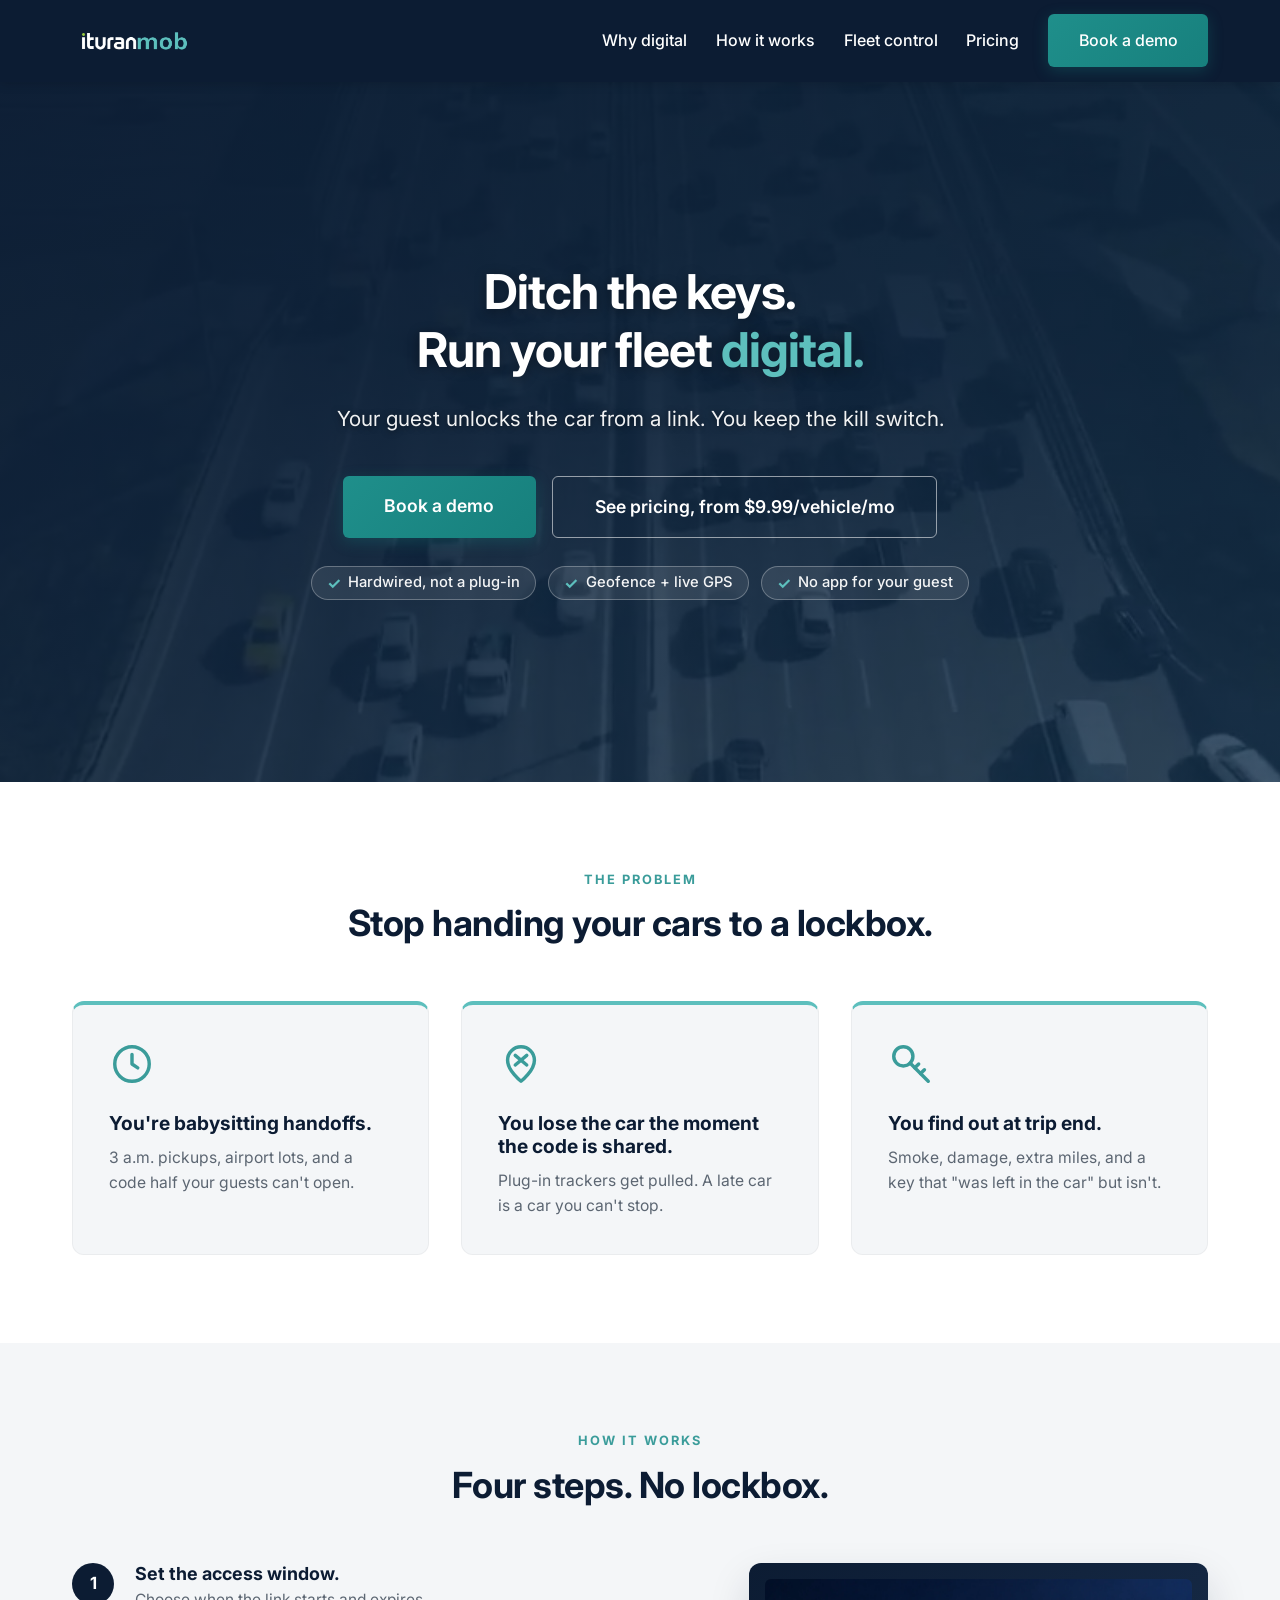
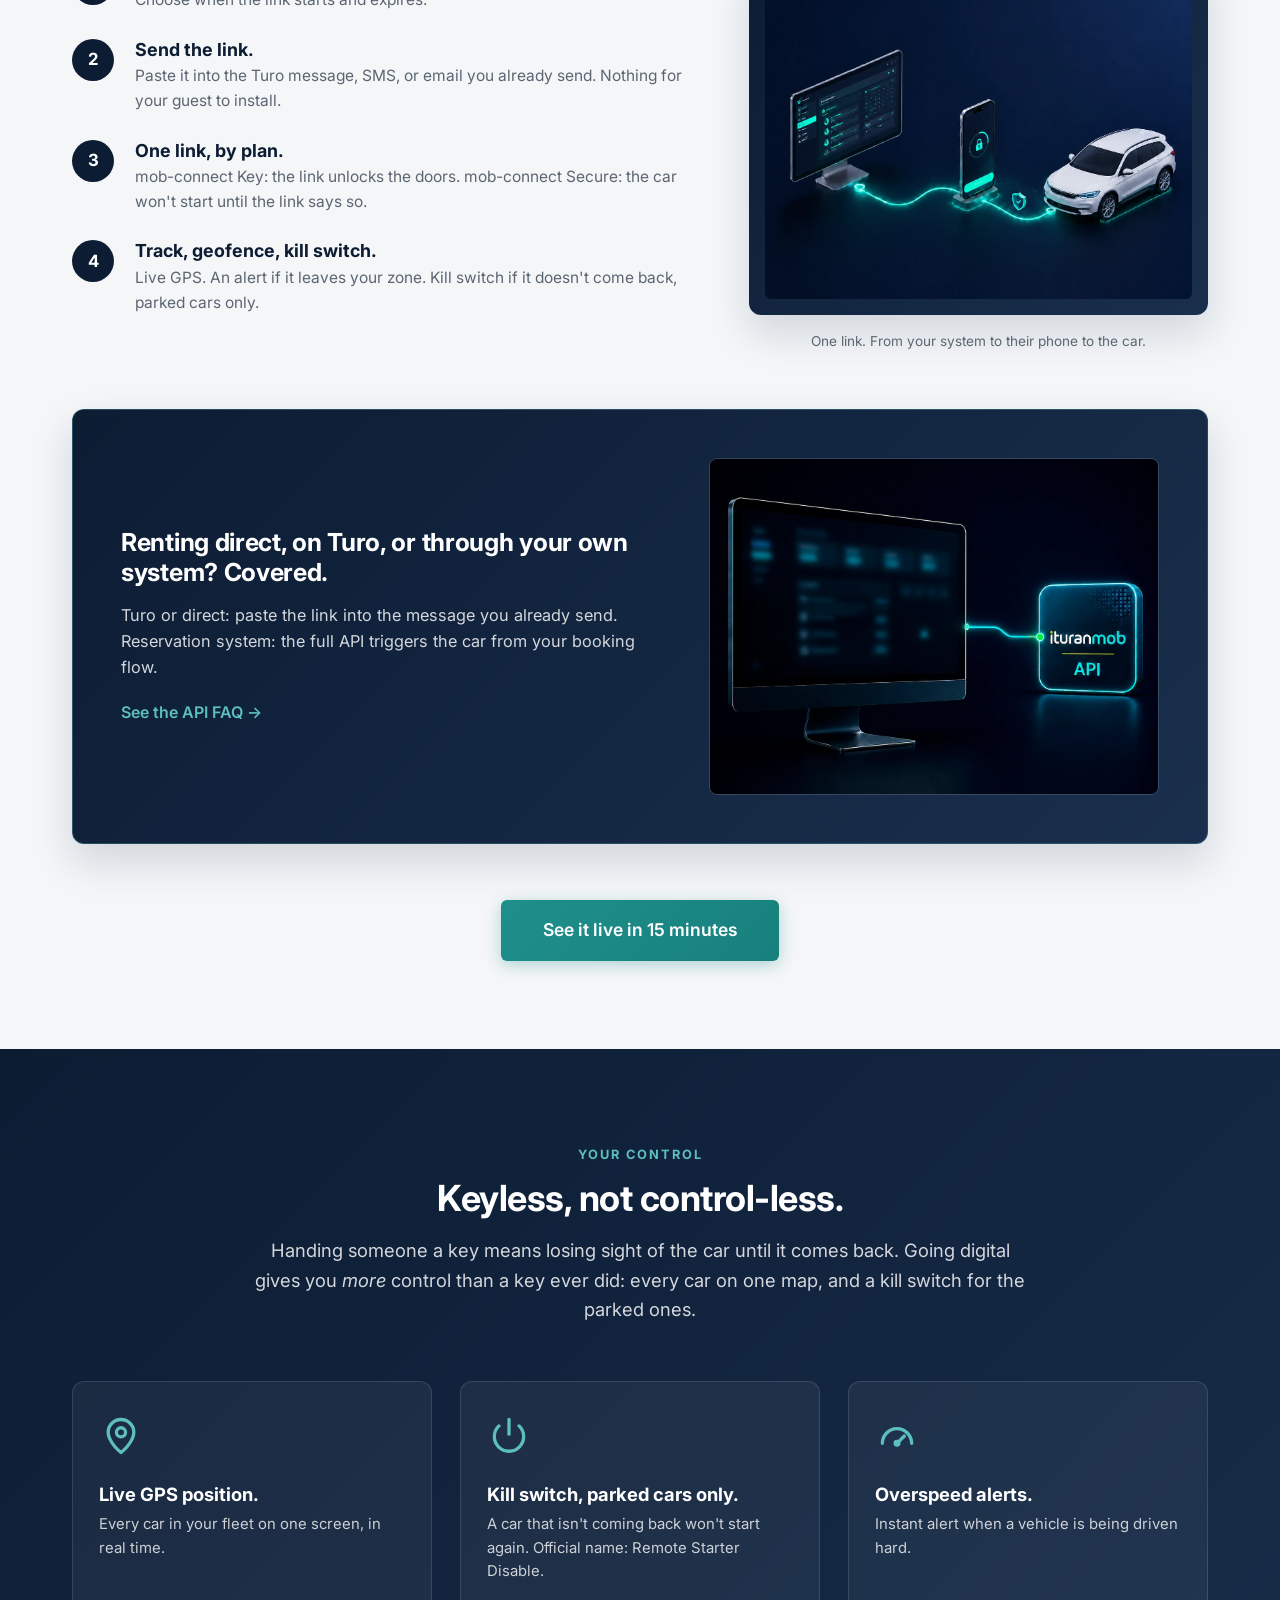
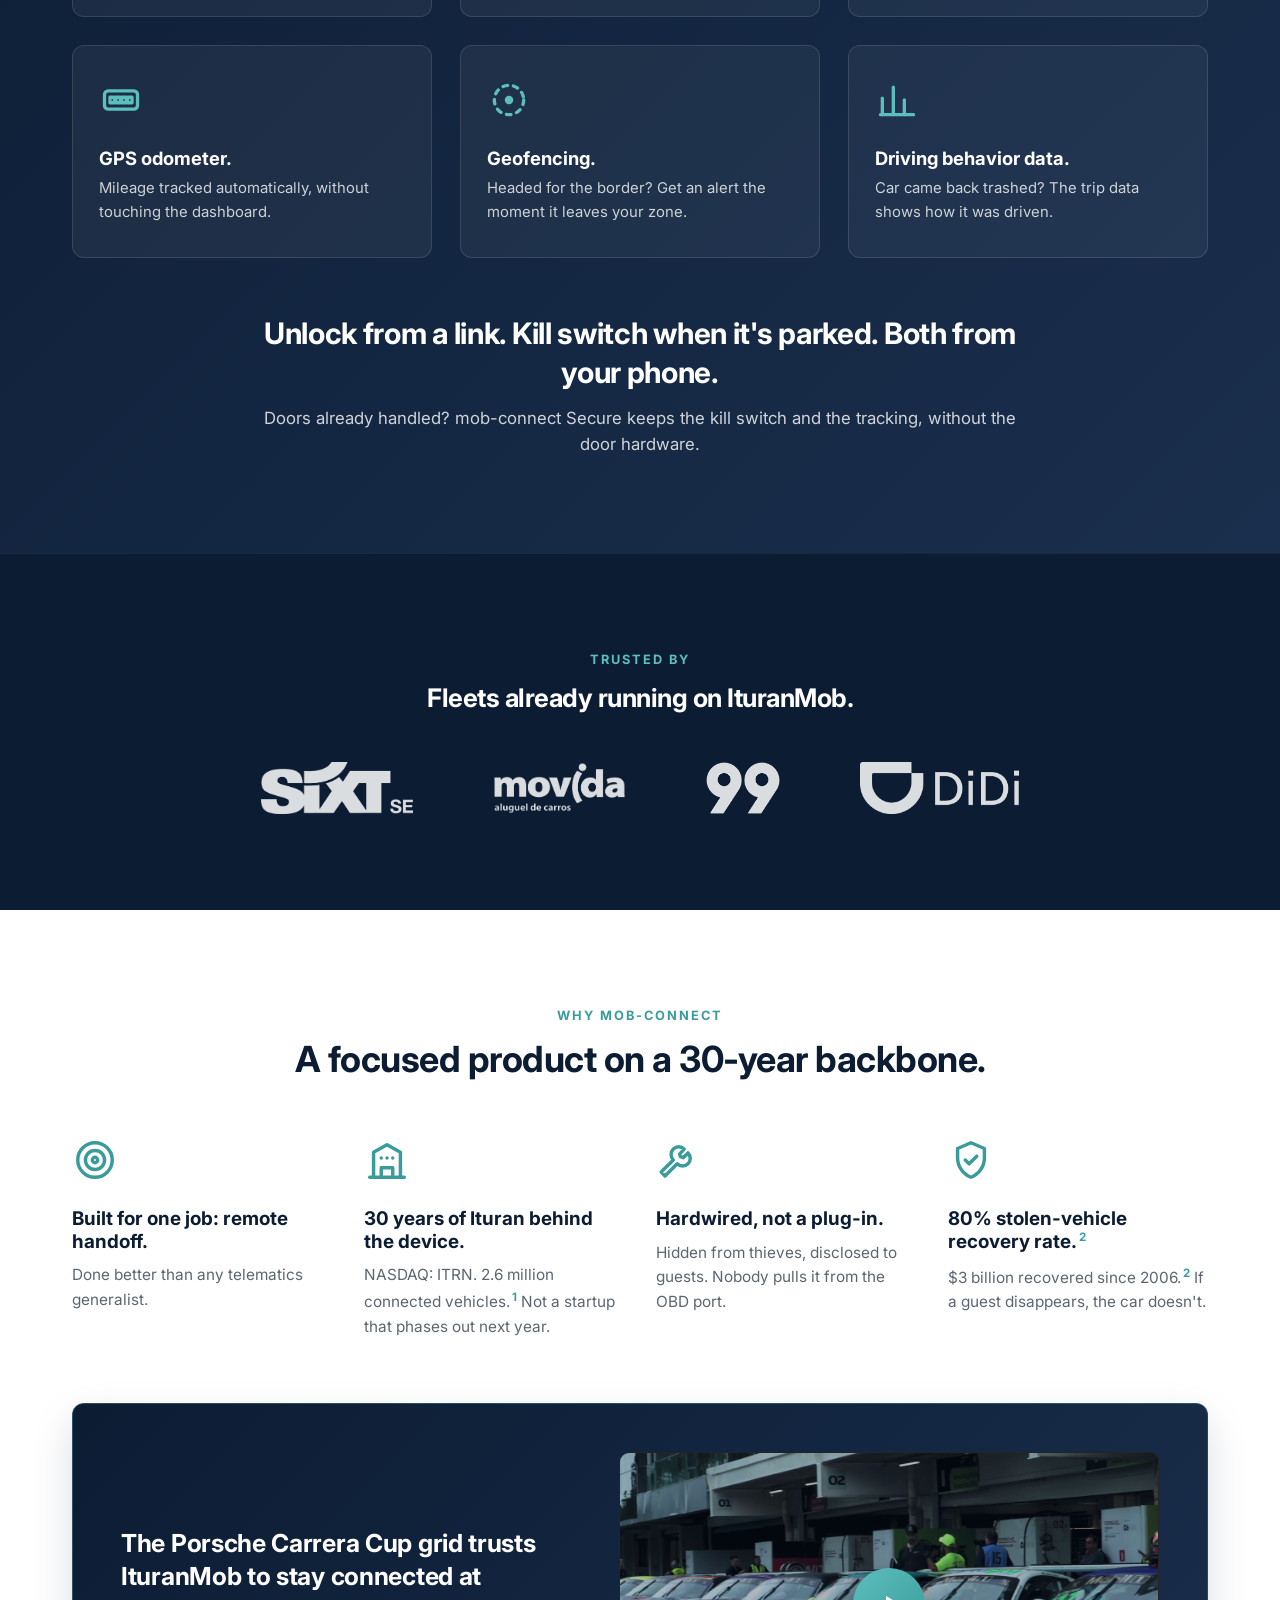
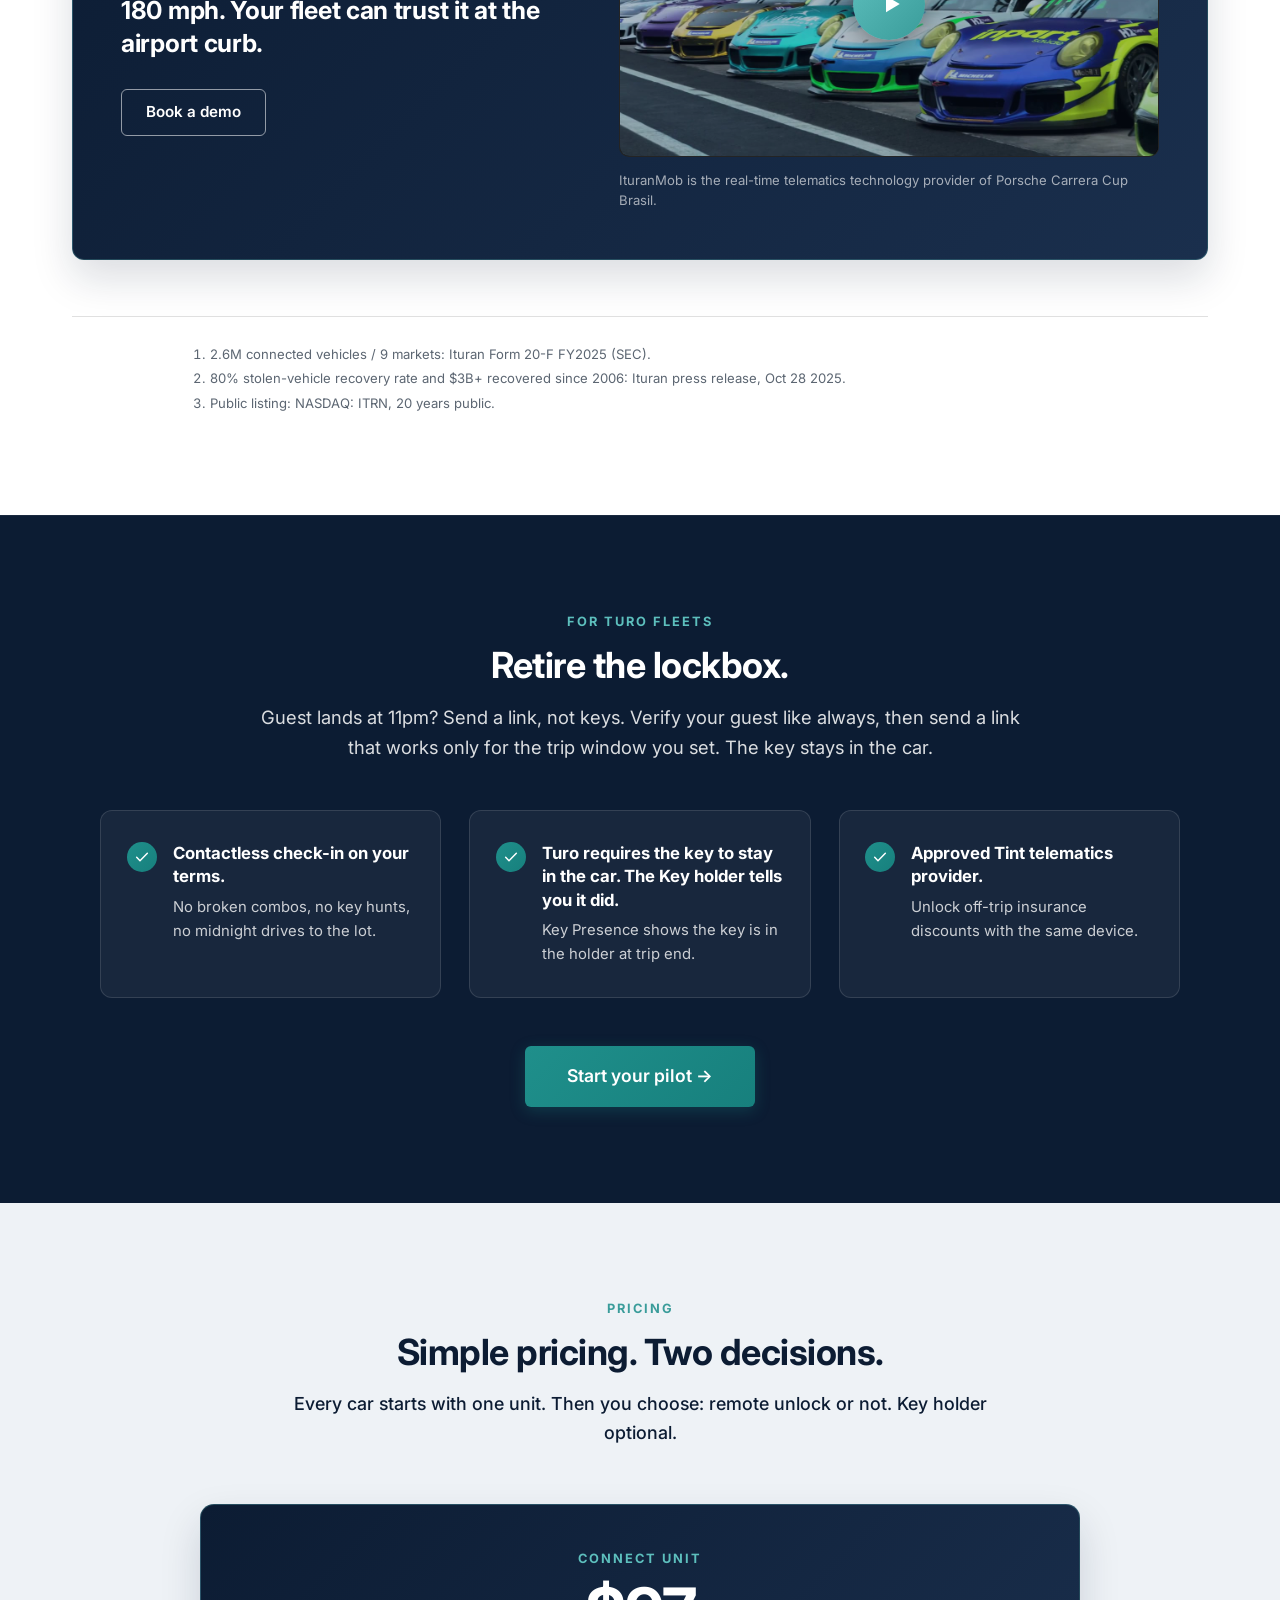
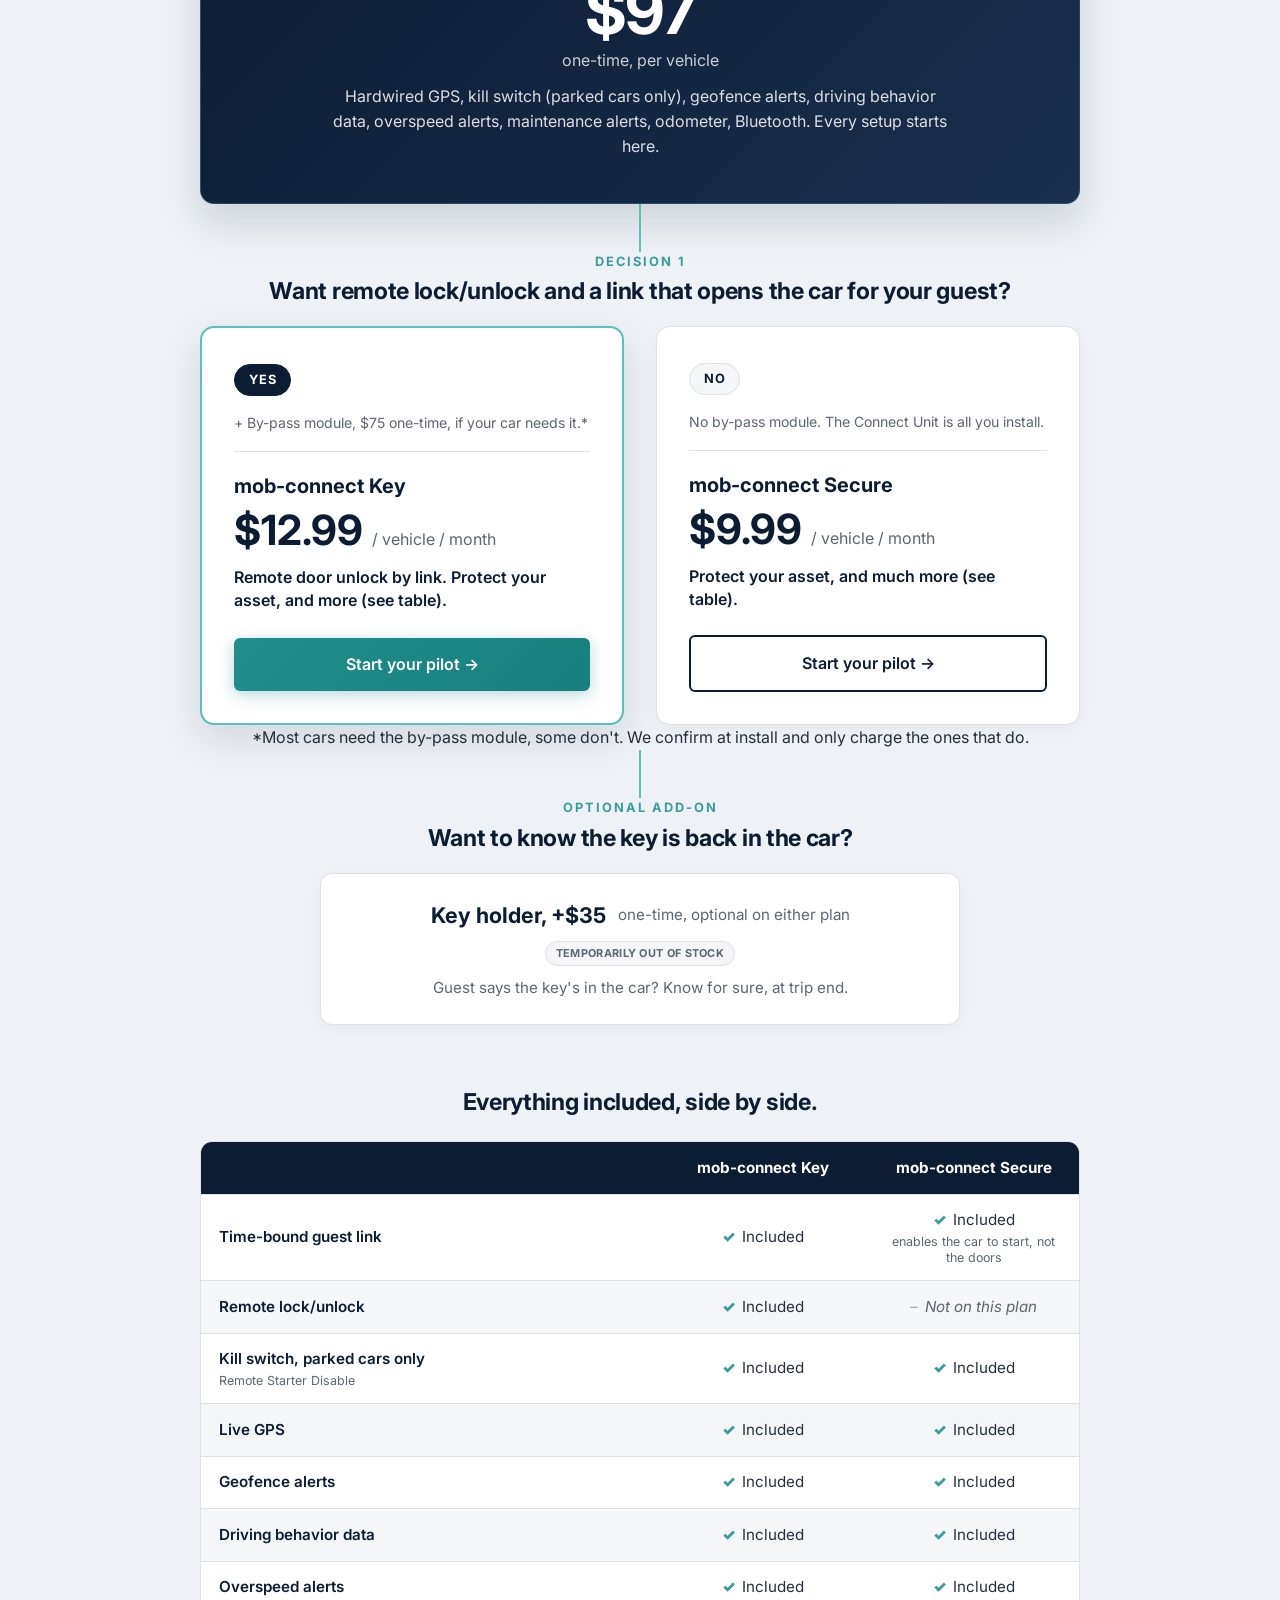
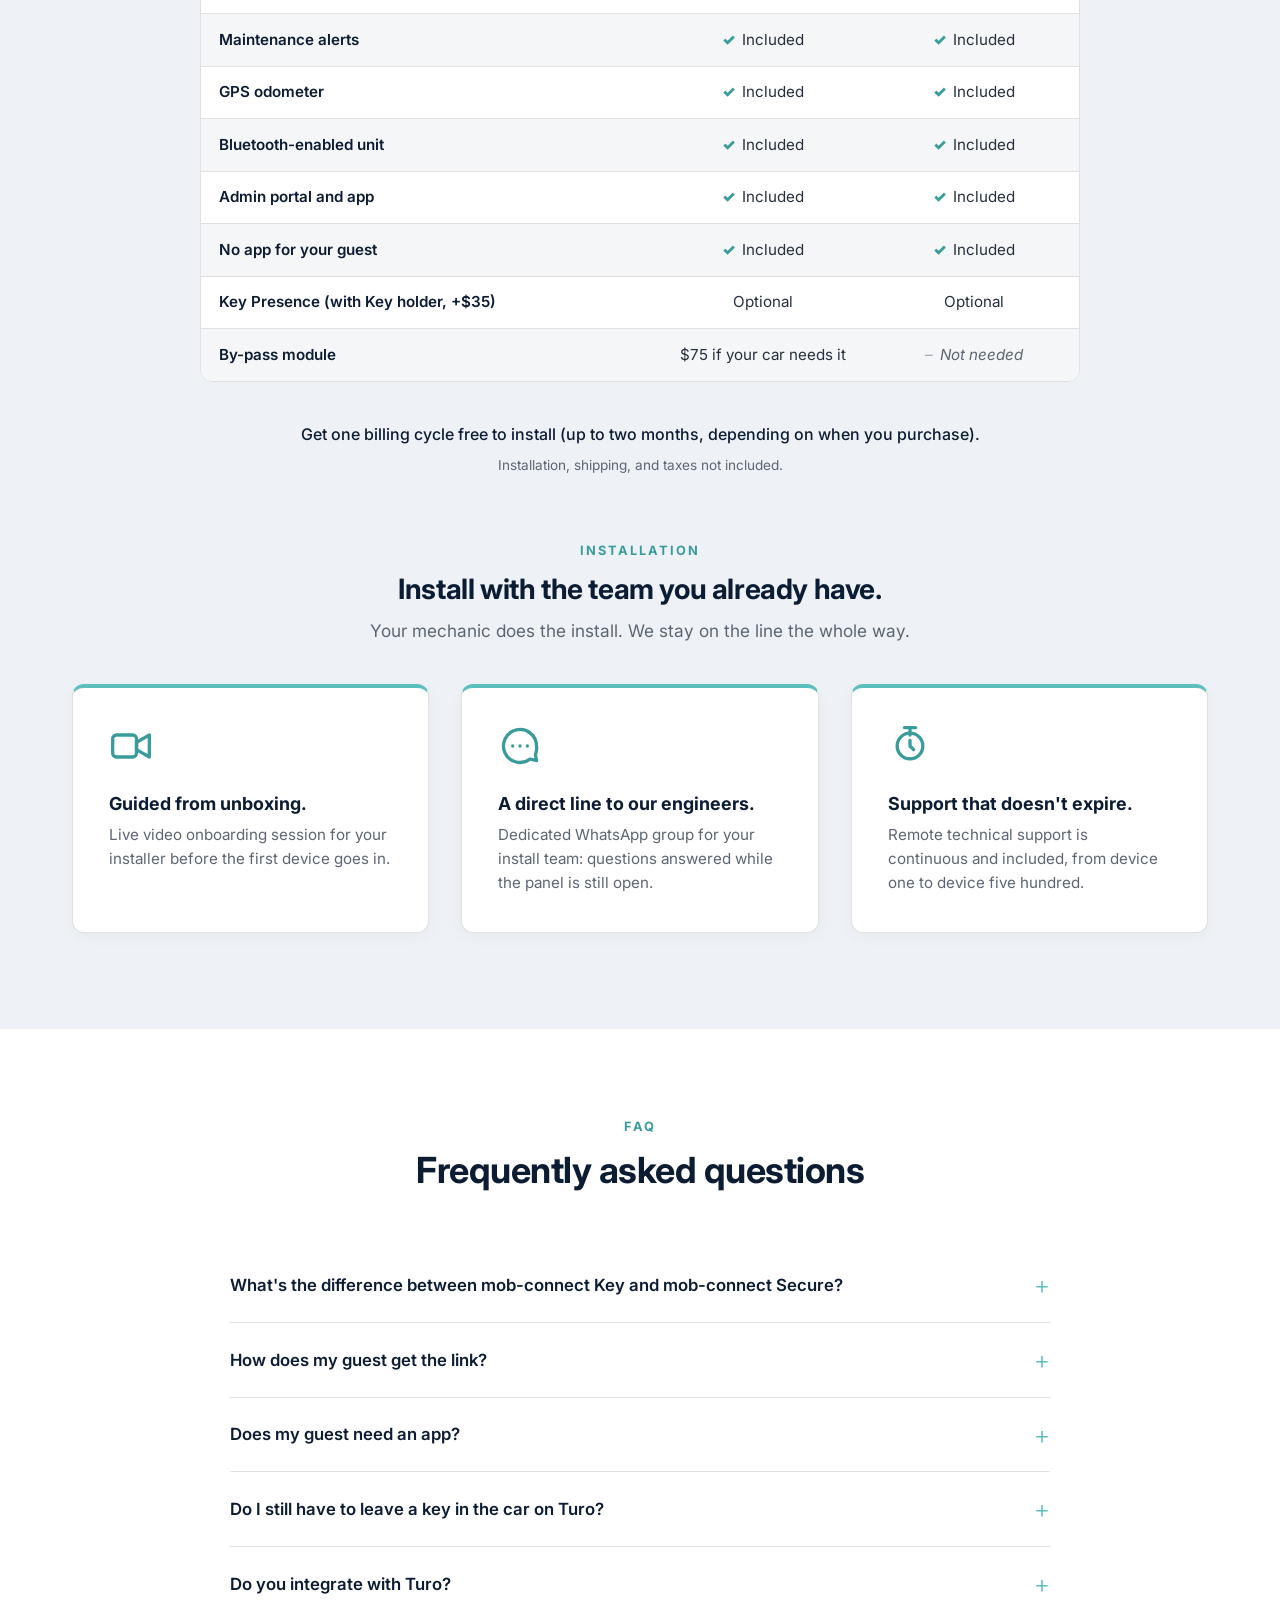
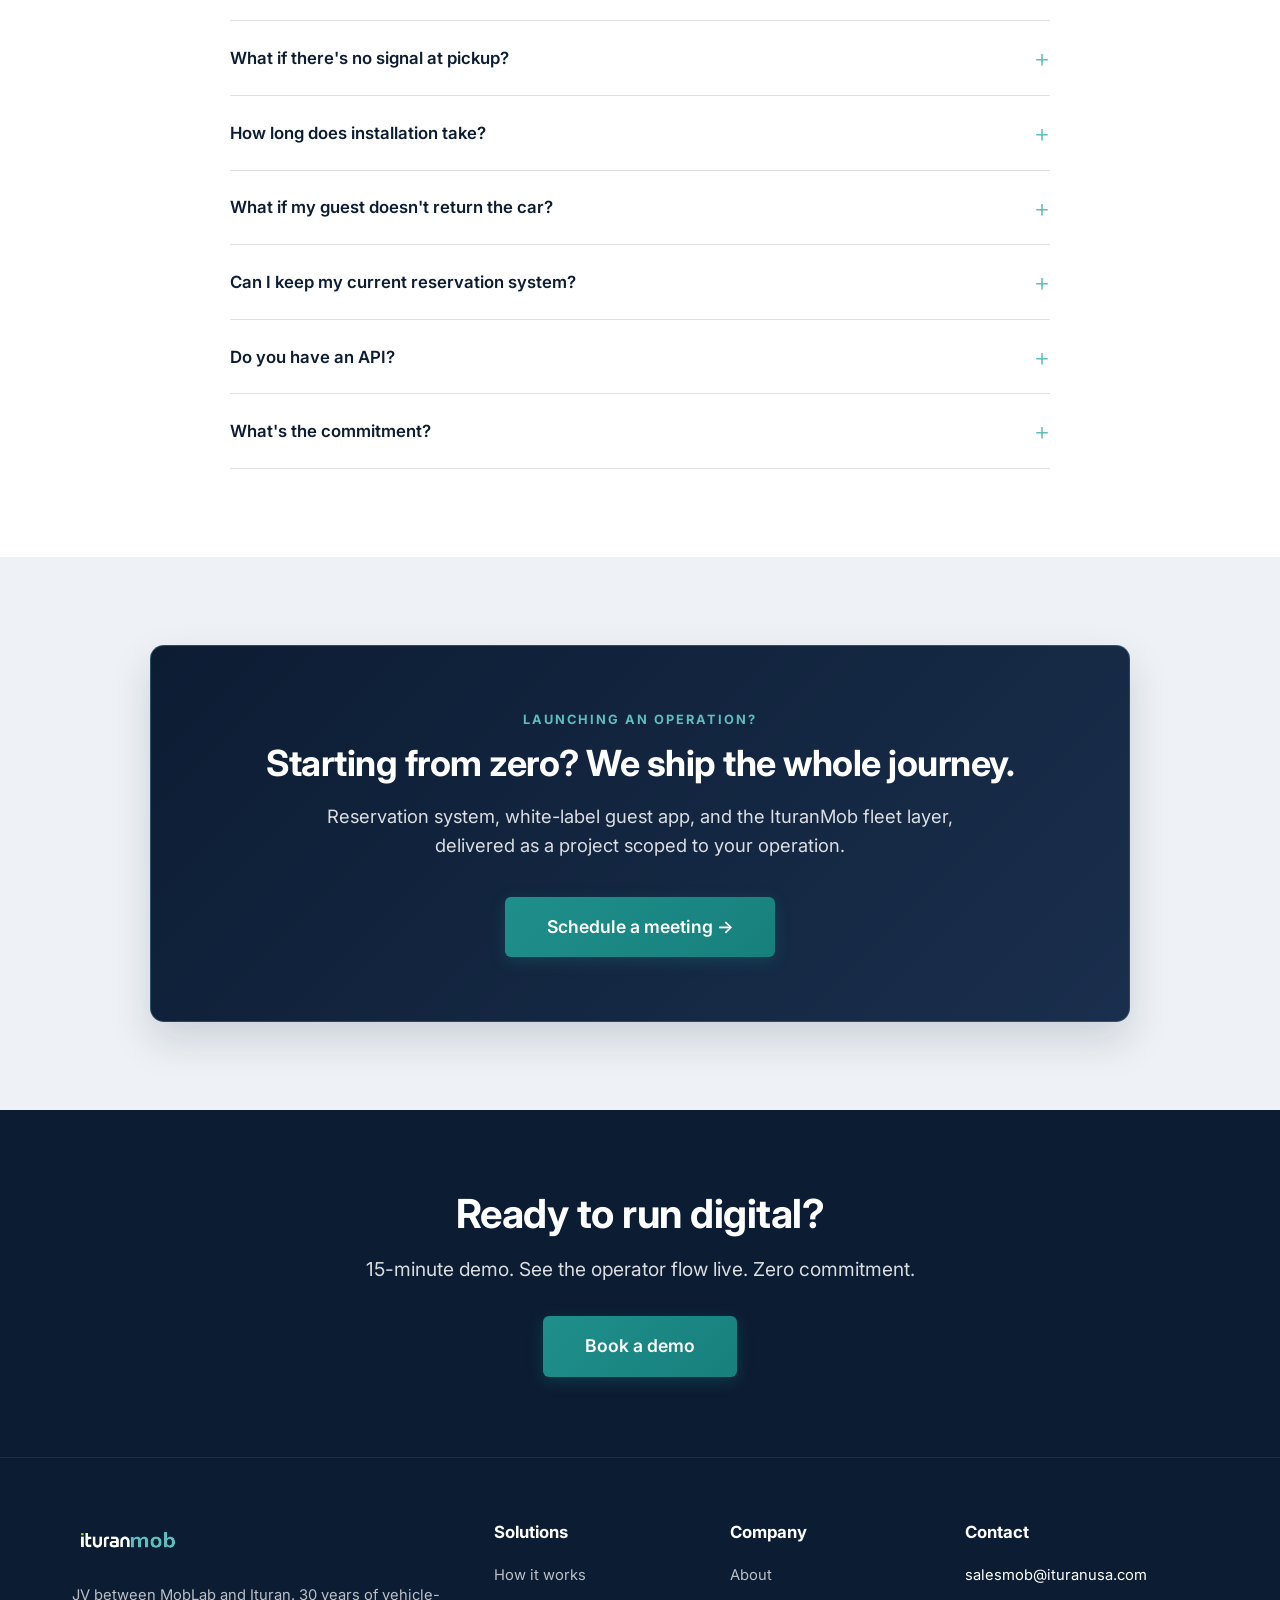
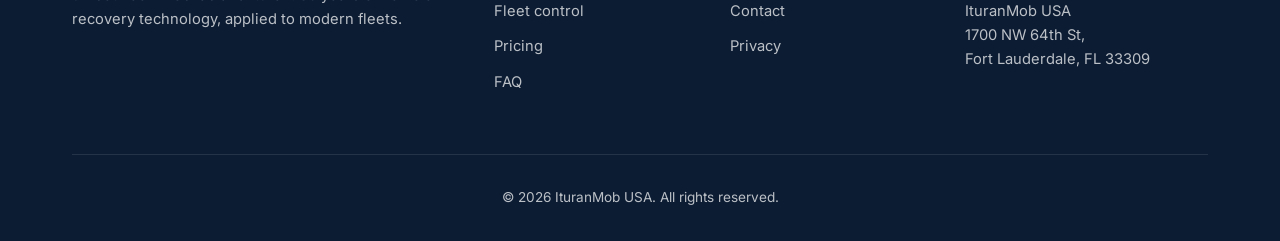
==== index.html @ 7530313c "Bump cache-buster to 1c8e420 Co-Authored-By: Claude Fable 5.1 <noreply@anthropic.com>" ====
<!DOCTYPE html>
<html lang="en">
<head>
    <meta charset="UTF-8">
    <meta name="viewport" content="width=device-width, initial-scale=1.0">
    <title>mob-connect | Ditch the keys. Run your fleet digital.</title>
    <meta name="description" content="Your guest unlocks the car from a link. You keep the kill switch.">

    <!-- Social / OG. URLs must stay in sync with SITE_URL in config.js (crawlers don't run JS, so they are hardcoded here). -->
    <meta property="og:title" content="mob-connect | Ditch the keys. Run your fleet digital.">
    <meta property="og:description" content="Your guest unlocks the car from a link. You keep the kill switch.">
    <meta property="og:type" content="website">
    <meta property="og:url" content="https://connect.ituranmobusa.com/">
    <meta property="og:image" content="https://connect.ituranmobusa.com/assets/og-card.png">
    <meta name="twitter:card" content="summary_large_image">

    <!-- Google tag (gtag.js) — Google Ads (ID documented in config.js GOOGLE_ADS_ID).
         Consent Mode v2 (brief §7): region CA denied by default, granted elsewhere;
         consent defaults MUST precede config. Shares window.dataLayer with
         script.js track(). Conversion fires on thank-you.html, gated + deduped. -->
    <script async src="https://www.googletagmanager.com/gtag/js?id=AW-18140187963"></script>
    <script>
      window.dataLayer = window.dataLayer || [];
      function gtag(){dataLayer.push(arguments);}
      gtag('js', new Date());
      gtag('consent', 'default', { ad_storage: 'denied', ad_user_data: 'denied', ad_personalization: 'denied', analytics_storage: 'denied', region: ['CA'] });
      gtag('consent', 'default', { ad_storage: 'granted', ad_user_data: 'granted', ad_personalization: 'granted', analytics_storage: 'granted' });
      gtag('config', 'AW-18140187963');
    </script>

    <!-- Consent + Meta Pixel loader (brief §7 consent compliance): Meta pixel
         (config.js META_PIXEL_ID) loads immediately for non-Canadian visitors,
         deferred behind the consent banner for Canadian visitors. -->
    <script src="consent.js?v=1c8e420"></script>
    <!-- noscript fallback cannot be consent-gated (no JS runs to check the
         choice); accepted as negligible (noscript users only). -->
    <noscript><img height="1" width="1" style="display:none"
    src="https://www.facebook.com/tr?id=1625831645324162&ev=PageView&noscript=1"
    /></noscript>

    <link rel="icon" type="image/svg+xml" href="assets/favicon.svg">
    <!-- Bump ?v= on every deploy (use git short hash) -->
    <link rel="stylesheet" href="styles.css?v=1c8e420">
    <link rel="preconnect" href="https://fonts.googleapis.com">
    <link rel="preconnect" href="https://fonts.gstatic.com" crossorigin>
    <link href="https://fonts.googleapis.com/css2?family=Inter:wght@400;500;600;700&display=swap" rel="stylesheet">
</head>
<body>

    <!-- ========== NAV ========== -->
    <nav class="navbar">
        <div class="container nav-container">
            <a href="index.html" class="logo" aria-label="mob-connect home">
                <img src="assets/logo.png" alt="IturanMob" class="logo-img">
            </a>
            <button class="mobile-toggle" aria-label="Toggle menu" aria-expanded="false" aria-controls="navMenu">&#9776;</button>
            <ul class="nav-menu" id="navMenu">
                <li><a href="#problem">Why digital</a></li>
                <li><a href="#how">How it works</a></li>
                <li><a href="#control">Fleet control</a></li>
                <li><a href="#pricing" data-track-type="pricing" data-track-name="see_pricing" data-track-location="nav">Pricing</a></li>
                <li><a href="#" class="btn btn-primary" data-demo-cta data-track-type="demo" data-track-name="book_a_demo" data-track-location="nav">Book a demo</a></li>
            </ul>
        </div>
    </nav>

    <!-- ========== 5.1 HERO ========== -->
    <section class="hero">
        <video class="hero-bg-video" autoplay muted loop playsinline poster="assets/hero-poster.jpg" aria-hidden="true">
            <source src="assets/hero-video.mp4" type="video/mp4">
        </video>
        <div class="hero-overlay"></div>
        <div class="container">
            <div class="hero-content">
                <h1>Ditch the keys.<br>Run your fleet <span class="text-teal">digital.</span></h1>
                <p>Your guest unlocks the car from a link. You keep the kill switch.</p>
                <div class="hero-btns">
                    <a href="#" class="btn btn-primary btn-lg" data-demo-cta data-track-type="demo" data-track-name="book_a_demo" data-track-location="hero">Book a demo</a>
                    <a href="#pricing" class="btn btn-ghost-light btn-lg" data-track-type="pricing" data-track-name="see_pricing" data-track-location="hero">See pricing, from $9.99/vehicle/mo</a>
                </div>
                <!-- Capability chips (brief §5.1 v5): one line on desktop, 2+1 on mobile -->
                <ul class="hero-chips" aria-label="Capabilities">
                    <li class="chip"><span class="chip-check" aria-hidden="true">&check;</span>Hardwired, not a plug-in</li>
                    <li class="chip"><span class="chip-check" aria-hidden="true">&check;</span>Geofence + live GPS</li>
                    <li class="chip"><span class="chip-check" aria-hidden="true">&check;</span>No app for your guest</li>
                </ul>
            </div>
        </div>
    </section>

    <!-- ========== 5.2 THE PROBLEM ========== -->
    <section id="problem" class="problem-section">
        <div class="container">
            <div class="section-header">
                <p class="eyebrow">The problem</p>
                <h2>Stop handing your cars to a lockbox.</h2>
            </div>
            <div class="problem-grid">
                <div class="problem-card">
                    <svg class="problem-icon" viewBox="0 0 24 24" fill="none" stroke="currentColor" stroke-width="1.8" stroke-linecap="round" stroke-linejoin="round" aria-hidden="true">
                        <circle cx="12" cy="12" r="9"/><path d="M12 7v5l3 2"/>
                    </svg>
                    <h3>You're babysitting handoffs.</h3>
                    <p>3 a.m. pickups, airport lots, and a code half your guests can't open.</p>
                </div>
                <div class="problem-card">
                    <svg class="problem-icon" viewBox="0 0 24 24" fill="none" stroke="currentColor" stroke-width="1.8" stroke-linecap="round" stroke-linejoin="round" aria-hidden="true">
                        <path d="M12 21s7-5.5 7-11a7 7 0 0 0-14 0c0 5.5 7 11 7 11z"/><path d="M9 7.5l6 5"/><path d="M15 7.5l-6 5"/>
                    </svg>
                    <h3>You lose the car the moment the code is shared.</h3>
                    <p>Plug-in trackers get pulled. A late car is a car you can't stop.</p>
                </div>
                <div class="problem-card">
                    <svg class="problem-icon" viewBox="0 0 24 24" fill="none" stroke="currentColor" stroke-width="1.8" stroke-linecap="round" stroke-linejoin="round" aria-hidden="true">
                        <circle cx="8" cy="8" r="5"/><path d="M11.5 11.5 21 21"/><path d="M17 17l2-2"/><path d="M14 14l2-2"/>
                    </svg>
                    <h3>You find out at trip end.</h3>
                    <p>Smoke, damage, extra miles, and a key that "was left in the car" but isn't.</p>
                </div>
            </div>
        </div>
    </section>

    <!-- ========== 5.3 HOW IT WORKS ========== -->
    <section id="how" class="how-section">
        <div class="container">
            <div class="section-header">
                <p class="eyebrow">How it works</p>
                <h2>Four steps. No lockbox.</h2>
            </div>
            <div class="how-layout">
                <div class="how-steps">
                    <div class="step-list">
                        <div class="step-item">
                            <div class="step-number">1</div>
                            <div><h4>Set the access window.</h4><p>Choose when the link starts and expires.</p></div>
                        </div>
                        <div class="step-item">
                            <div class="step-number">2</div>
                            <div><h4>Send the link.</h4><p>Paste it into the Turo message, SMS, or email you already send. Nothing for your guest to install.</p></div>
                        </div>
                        <div class="step-item">
                            <div class="step-number">3</div>
                            <div><h4>One link, by plan.</h4><p>mob-connect Key: the link unlocks the doors. mob-connect Secure: the car won't start until the link says so.</p></div>
                        </div>
                        <div class="step-item">
                            <div class="step-number">4</div>
                            <div><h4>Track, geofence, kill switch.</h4><p>Live GPS. An alert if it leaves your zone. Kill switch if it doesn't come back, parked cars only.</p></div>
                        </div>
                    </div>
                </div>
                <div class="how-visual">
                    <div class="architecture-wrapper">
                        <!-- Produced asset (2026-07-24, trademark issue resolved). WebP (~95KB) with PNG fallback. -->
                        <picture>
                            <source srcset="assets/how-it-works-visual.webp" type="image/webp">
                            <img src="assets/how-it-works-visual.png" alt="An operator's dashboard sends a link to a guest's phone, which unlocks the car. A glowing line connects all three." class="architecture-img">
                        </picture>
                    </div>
                    <p class="arch-caption">One link. From your system to their phone to the car.</p>
                </div>
            </div>

            <!-- Channel block (brief §5.3 v3): direct, Turo, or reservation system. "Paste the link into the message" is NOT an integration claim (FAQ 5). -->
            <div class="api-band">
                <div class="api-band-copy">
                    <h3>Renting direct, on Turo, or through your own system? Covered.</h3>
                    <p>Turo or direct: paste the link into the message you already send. Reservation system: the full API triggers the car from your booking flow.</p>
                    <a href="#faq-api" class="api-band-link" data-track-type="pricing" data-track-name="see_api_pricing" data-track-location="api_band">See the API FAQ &rarr;</a>
                </div>
                <div class="api-band-visual">
                    <!-- Produced asset (2026-07-23). WebP (~70KB) with PNG fallback. -->
                    <picture>
                        <source srcset="assets/api-visual.webp" type="image/webp">
                        <img src="assets/api-visual.png" alt="A reservation system on a desktop screen connected by a glowing line to the IturanMob API." class="api-band-img">
                    </picture>
                </div>
            </div>

            <!-- Mid-page CTA (brief §7 — after §5.3 conviction moment) -->
            <div class="mid-cta">
                <a href="#" class="btn btn-primary btn-lg" data-demo-cta data-track-type="demo" data-track-name="see_it_live" data-track-location="mid_page">See it live in 15 minutes</a>
            </div>
        </div>
    </section>

    <!-- ========== 5.4 TOTAL CONTROL ========== -->
    <section id="control" class="control-section">
        <div class="container">
            <div class="control-intro">
                <p class="eyebrow">Your control</p>
                <h2>Keyless, not control-less.</h2>
                <p>Handing someone a key means losing sight of the car until it comes back. Going digital gives you <em>more</em> control than a key ever did: every car on one map, and a kill switch for the parked ones.</p>
            </div>
            <div class="control-grid">
                <div class="control-card">
                    <svg class="control-icon" viewBox="0 0 24 24" fill="none" stroke="currentColor" stroke-width="1.8" stroke-linecap="round" stroke-linejoin="round" aria-hidden="true">
                        <path d="M12 21s7-5.5 7-11a7 7 0 0 0-14 0c0 5.5 7 11 7 11z"/><circle cx="12" cy="10" r="2.5"/>
                    </svg>
                    <h3>Live GPS position.</h3>
                    <p>Every car in your fleet on one screen, in real time.</p>
                </div>
                <div class="control-card">
                    <svg class="control-icon" viewBox="0 0 24 24" fill="none" stroke="currentColor" stroke-width="1.8" stroke-linecap="round" stroke-linejoin="round" aria-hidden="true">
                        <path d="M12 3v8"/><path d="M6.5 6.5a8 8 0 1 0 11 0"/>
                    </svg>
                    <h3>Kill switch, parked cars only.</h3>
                    <p>A car that isn't coming back won't start again. Official name: Remote Starter Disable.</p>
                </div>
                <div class="control-card">
                    <svg class="control-icon" viewBox="0 0 24 24" fill="none" stroke="currentColor" stroke-width="1.8" stroke-linecap="round" stroke-linejoin="round" aria-hidden="true">
                        <path d="M4 16a8 8 0 0 1 16 0"/><path d="M12 16l4-4"/><circle cx="12" cy="16" r="1"/>
                    </svg>
                    <h3>Overspeed alerts.</h3>
                    <p>Instant alert when a vehicle is being driven hard.</p>
                </div>
                <div class="control-card">
                    <svg class="control-icon" viewBox="0 0 24 24" fill="none" stroke="currentColor" stroke-width="1.8" stroke-linecap="round" stroke-linejoin="round" aria-hidden="true">
                        <rect x="3" y="7" width="18" height="10" rx="2"/><rect x="6" y="10.5" width="2.4" height="3"/><rect x="9.2" y="10.5" width="2.4" height="3"/><rect x="12.4" y="10.5" width="2.4" height="3"/><rect x="15.6" y="10.5" width="2.4" height="3"/>
                    </svg>
                    <h3>GPS odometer.</h3>
                    <p>Mileage tracked automatically, without touching the dashboard.</p>
                </div>
                <div class="control-card">
                    <svg class="control-icon" viewBox="0 0 24 24" fill="none" stroke="currentColor" stroke-width="1.8" stroke-linecap="round" stroke-linejoin="round" aria-hidden="true">
                        <circle cx="12" cy="12" r="8" stroke-dasharray="2.5 3.2"/><circle cx="12" cy="12" r="2.3" fill="currentColor" stroke="none"/>
                    </svg>
                    <h3>Geofencing.</h3>
                    <p>Headed for the border? Get an alert the moment it leaves your zone.</p>
                </div>
                <div class="control-card">
                    <svg class="control-icon" viewBox="0 0 24 24" fill="none" stroke="currentColor" stroke-width="1.8" stroke-linecap="round" stroke-linejoin="round" aria-hidden="true">
                        <path d="M4 20V11"/><path d="M10 20V5"/><path d="M16 20v-8"/><path d="M3 20h18"/>
                    </svg>
                    <h3>Driving behavior data.</h3>
                    <p>Car came back trashed? The trip data shows how it was driven.</p>
                </div>
            </div>
            <div class="control-callout">
                <p class="callout-lead">Unlock from a link. Kill switch when it's parked. Both from your phone.</p>
                <p class="callout-sub">Doors already handled? mob-connect Secure keeps the kill switch and the tracking, without the door hardware.</p>
            </div>
        </div>
    </section>

    <!-- ========== 5.5 TRUSTED BY (self-contained, removable block) ========== -->
    <section id="trusted" class="trusted-section">
        <div class="container">
            <p class="eyebrow">Trusted by</p>
            <h2 class="trusted-heading">Fleets already running on IturanMob.</h2>
            <!-- Logos rendered from MOBCONNECT_CONFIG.CUSTOMER_LOGOS (data-driven) -->
            <div class="trusted-logos" id="trustedLogos"></div>
            <!-- Testimonial slot: hidden until a real quote is added to config -->
            <div class="testimonial-slot" id="testimonialSlot" hidden>
                <blockquote id="testimonialQuote"></blockquote>
                <cite id="testimonialCite"></cite>
            </div>
        </div>
    </section>

    <!-- ========== 5.6 WHY MOB-CONNECT ========== -->
    <section id="why" class="why-section">
        <div class="container">
            <div class="section-header">
                <p class="eyebrow">Why mob-connect</p>
                <h2>A focused product on a 30-year backbone.</h2>
            </div>
            <div class="why-grid">
                <div class="why-card">
                    <svg class="why-icon" viewBox="0 0 24 24" fill="none" stroke="currentColor" stroke-width="1.8" stroke-linecap="round" stroke-linejoin="round" aria-hidden="true">
                        <circle cx="12" cy="12" r="9"/><circle cx="12" cy="12" r="5"/><circle cx="12" cy="12" r="1.4"/>
                    </svg>
                    <h3>Built for one job: remote handoff.</h3>
                    <p>Done better than any telematics generalist.</p>
                </div>
                <div class="why-card">
                    <svg class="why-icon" viewBox="0 0 24 24" fill="none" stroke="currentColor" stroke-width="1.8" stroke-linecap="round" stroke-linejoin="round" aria-hidden="true">
                        <path d="M3 21h18"/><path d="M5 21V8l7-4 7 4v13"/><path d="M9 21v-5h6v5"/><path d="M9 11h.01M12 11h.01M15 11h.01"/>
                    </svg>
                    <h3>30 years of Ituran behind the device.</h3>
                    <p>NASDAQ: ITRN. 2.6 million connected vehicles.<a href="#why-sources" class="cite-ref" title="Ituran Form 20-F FY2025 (SEC)">1</a> Not a startup that phases out next year.</p>
                </div>
                <div class="why-card">
                    <svg class="why-icon" viewBox="0 0 24 24" fill="none" stroke="currentColor" stroke-width="1.8" stroke-linecap="round" stroke-linejoin="round" aria-hidden="true">
                        <path d="M14.7 6.3a4 4 0 0 0-5.66 5.66l-6.34 6.34 2 2 6.34-6.34a4 4 0 0 0 5.66-5.66l-2.5 2.5-1.4-.5-.5-1.4z"/>
                    </svg>
                    <h3>Hardwired, not a plug-in.</h3>
                    <p>Hidden from thieves, disclosed to guests. Nobody pulls it from the OBD port.</p>
                </div>
                <div class="why-card">
                    <svg class="why-icon" viewBox="0 0 24 24" fill="none" stroke="currentColor" stroke-width="1.8" stroke-linecap="round" stroke-linejoin="round" aria-hidden="true">
                        <path d="M12 3l7 3v5c0 4.5-3 8.5-7 10-4-1.5-7-5.5-7-10V6z"/><path d="M9 12l2 2 4-4"/>
                    </svg>
                    <h3>80% stolen-vehicle recovery rate.<a href="#why-sources" class="cite-ref" title="Ituran PR, Oct 28 2025">2</a></h3>
                    <p>$3 billion recovered since 2006.<a href="#why-sources" class="cite-ref" title="Ituran PR, Oct 28 2025">2</a> If a guest disappears, the car doesn't.</p>
                </div>
            </div>

            <!-- Trust video band — Porsche Carrera Cup (brief §5.6). Trust-by-association only: no telemetry/feature copy. -->
            <div class="porsche-band">
                <div class="porsche-band-copy">
                    <h3>The Porsche Carrera Cup grid trusts IturanMob to stay connected at 180&nbsp;mph. Your fleet can trust it at the airport curb.</h3>
                    <!-- Mid-page CTA (brief §7 — small, band-styled) -->
                    <a href="#" class="btn btn-ghost-light porsche-cta" data-demo-cta data-track-type="demo" data-track-name="book_a_demo" data-track-location="porsche_band">Book a demo</a>
                </div>
                <div class="porsche-band-media">
                    <div class="porsche-video-wrap">
                        <video id="porscheVideo" preload="none" poster="assets/porsche-cup-poster.jpg" playsinline>
                            <source src="assets/porsche-cup-film.mp4" type="video/mp4">
                        </video>
                        <button type="button" class="porsche-play" id="porschePlay" aria-label="Play the IturanMob Porsche Carrera Cup film">
                            <span class="porsche-play-circle">
                                <svg viewBox="0 0 24 24" fill="currentColor" aria-hidden="true"><path d="M8 5.5v13l11-6.5z"/></svg>
                            </span>
                        </button>
                    </div>
                    <p class="porsche-support">IturanMob is the real-time telematics technology provider of Porsche Carrera Cup Brasil.</p>
                </div>
            </div>

            <div class="why-sources" id="why-sources">
                <ol>
                    <li>2.6M connected vehicles / 9 markets: Ituran Form 20-F FY2025 (SEC).</li>
                    <li>80% stolen-vehicle recovery rate and $3B+ recovered since 2006: Ituran press release, Oct 28 2025.</li>
                    <li>Public listing: NASDAQ: ITRN, 20 years public.</li>
                </ol>
            </div>
        </div>
    </section>

    <!-- ========== 5.6b TURO FLEETS ========== -->
    <!-- ToS guardrails (brief §5.6b): never "no key needed", never "integrates with Turo",
         never "kill switch anytime" (parked qualifier required, §4). The key stays in the car. -->
    <section id="turo" class="turo-section">
        <div class="container">
            <div class="section-header turo-header">
                <p class="eyebrow">For Turo fleets</p>
                <h2>Retire the lockbox.</h2>
                <p class="turo-sub">Guest lands at 11pm? Send a link, not keys. Verify your guest like always, then send a link that works only for the trip window you set. The key stays in the car.</p>
            </div>
            <div class="turo-grid">
                <div class="turo-card">
                    <span class="turo-check" aria-hidden="true">
                        <svg viewBox="0 0 24 24" fill="none" stroke="currentColor" stroke-width="2.2" stroke-linecap="round" stroke-linejoin="round"><path d="M4 12.5l5 5L20 6.5"/></svg>
                    </span>
                    <div>
                        <h3>Contactless check-in on your terms.</h3>
                        <p>No broken combos, no key hunts, no midnight drives to the lot.</p>
                    </div>
                </div>
                <div class="turo-card">
                    <span class="turo-check" aria-hidden="true">
                        <svg viewBox="0 0 24 24" fill="none" stroke="currentColor" stroke-width="2.2" stroke-linecap="round" stroke-linejoin="round"><path d="M4 12.5l5 5L20 6.5"/></svg>
                    </span>
                    <div>
                        <h3>Turo requires the key to stay in the car. The Key holder tells you it did.</h3>
                        <p>Key Presence shows the key is in the holder at trip end.</p>
                    </div>
                </div>
                <div class="turo-card">
                    <span class="turo-check" aria-hidden="true">
                        <svg viewBox="0 0 24 24" fill="none" stroke="currentColor" stroke-width="2.2" stroke-linecap="round" stroke-linejoin="round"><path d="M4 12.5l5 5L20 6.5"/></svg>
                    </span>
                    <div>
                        <h3>Approved Tint telematics provider.</h3>
                        <p>Unlock off-trip insurance discounts with the same device.</p>
                    </div>
                </div>
            </div>
            <div class="turo-cta">
                <a href="#" class="btn btn-primary btn-lg" data-pilot-cta data-use-case="turo-fleet" data-track-type="demo" data-track-name="start_your_pilot" data-track-location="turo">Start your pilot &rarr;</a>
            </div>
        </div>
    </section>

    <!-- ========== 5.7 PRICING ========== -->
    <section id="pricing" class="pricing-section">
        <div class="container">
            <div class="section-header">
                <p class="eyebrow">Pricing</p>
                <h2>Simple pricing. Two decisions.</h2>
                <p class="pricing-anchor">Every car starts with one unit. Then you choose: remote unlock or not. Key holder optional.</p>
            </div>

            <!-- Decision path (brief §5.7 v2 / §11): Block A -> Decision 1 fork -> optional add-on -> comparison table -->
            <div class="pricing-path">

                <!-- Block A: the start, visual anchor -->
                <div class="price-start">
                    <p class="price-start-label">Connect Unit</p>
                    <p class="price-start-price">$97 <span>one-time, per vehicle</span></p>
                    <p class="price-start-desc">Hardwired GPS, kill switch (parked cars only), geofence alerts, driving behavior data, overspeed alerts, maintenance alerts, odometer, Bluetooth. Every setup starts here.</p>
                </div>

                <!-- Decision 1: the fork. Key featured (left, first on mobile), Secure right. Hardware first, then plan + monthly. -->
                <div class="decision">
                    <p class="eyebrow">Decision 1</p>
                    <h3 class="decision-q">Want remote lock/unlock and a link that opens the car for your guest?</h3>
                    <div class="fork">
                        <div class="fork-side featured">
                            <span class="fork-answer">Yes</span>
                            <p class="fork-hardware">+ By-pass module, $75 one-time, if your car needs it.*</p>
                            <div class="plan-name">mob-connect Key</div>
                            <div class="price">$12.99 <span>/ vehicle / month</span></div>
                            <p class="price-subhead">Remote door unlock by link. Protect your asset, and more (see table).</p>
                            <a href="#" class="btn btn-primary price-btn" data-pilot-cta data-track-type="demo" data-track-name="start_your_pilot" data-track-location="pricing_card_key">Start your pilot &rarr;</a>
                        </div>
                        <div class="fork-side">
                            <span class="fork-answer">No</span>
                            <p class="fork-hardware">No by-pass module. The Connect Unit is all you install.</p>
                            <div class="plan-name">mob-connect Secure</div>
                            <div class="price">$9.99 <span>/ vehicle / month</span></div>
                            <p class="price-subhead">Protect your asset, and much more (see table).</p>
                            <a href="#" class="btn btn-secondary price-btn" data-pilot-cta data-track-type="demo" data-track-name="start_your_pilot" data-track-location="pricing_card_secure">Start your pilot &rarr;</a>
                        </div>
                    </div>
                    <p class="fork-note">*Most cars need the by-pass module, some don't. We confirm at install and only charge the ones that do.</p>
                </div>

                <!-- Optional add-on: Key holder (Key Presence), either plan -->
                <div class="decision">
                    <p class="eyebrow">Optional add-on</p>
                    <h3 class="decision-q">Want to know the key is back in the car?</h3>
                    <div class="decision-row">
                        <div class="decision-answer">
                            <span class="decision-price">Key holder, +$35</span>
                            <span class="decision-unit">one-time, optional on either plan</span>
                            <span class="oos-tag">Temporarily out of stock</span>
                        </div>
                        <p class="decision-note">Guest says the key's in the car? Know for sure, at trip end.</p>
                    </div>
                </div>
            </div>

            <!-- Comparison table (brief §5.7): identical rows, gray out what's unavailable, never omit -->
            <div class="compare">
                <h3 class="compare-heading">Everything included, side by side.</h3>
                <table class="compare-table">
                    <thead>
                        <tr>
                            <th scope="col" class="compare-feature-col"><span class="visually-hidden">Feature</span></th>
                            <th scope="col">mob-connect Key</th>
                            <th scope="col">mob-connect Secure</th>
                        </tr>
                    </thead>
                    <tbody>
                        <tr>
                            <th scope="row">Time-bound guest link</th>
                            <td data-plan="Key"><span class="inc">Included</span></td>
                            <td data-plan="Secure"><span class="inc">Included</span> <span class="row-sub">enables the car to start, not the doors</span></td>
                        </tr>
                        <tr>
                            <th scope="row">Remote lock/unlock</th>
                            <td data-plan="Key"><span class="inc">Included</span></td>
                            <td data-plan="Secure" class="feature-unavailable">Not on this plan</td>
                        </tr>
                        <tr>
                            <th scope="row">Kill switch, parked cars only <span class="row-sub">Remote Starter Disable</span></th>
                            <td data-plan="Key"><span class="inc">Included</span></td>
                            <td data-plan="Secure"><span class="inc">Included</span></td>
                        </tr>
                        <tr>
                            <th scope="row">Live GPS</th>
                            <td data-plan="Key"><span class="inc">Included</span></td>
                            <td data-plan="Secure"><span class="inc">Included</span></td>
                        </tr>
                        <tr>
                            <th scope="row">Geofence alerts</th>
                            <td data-plan="Key"><span class="inc">Included</span></td>
                            <td data-plan="Secure"><span class="inc">Included</span></td>
                        </tr>
                        <tr>
                            <th scope="row">Driving behavior data</th>
                            <td data-plan="Key"><span class="inc">Included</span></td>
                            <td data-plan="Secure"><span class="inc">Included</span></td>
                        </tr>
                        <tr>
                            <th scope="row">Overspeed alerts</th>
                            <td data-plan="Key"><span class="inc">Included</span></td>
                            <td data-plan="Secure"><span class="inc">Included</span></td>
                        </tr>
                        <tr>
                            <th scope="row">Maintenance alerts</th>
                            <td data-plan="Key"><span class="inc">Included</span></td>
                            <td data-plan="Secure"><span class="inc">Included</span></td>
                        </tr>
                        <tr>
                            <th scope="row">GPS odometer</th>
                            <td data-plan="Key"><span class="inc">Included</span></td>
                            <td data-plan="Secure"><span class="inc">Included</span></td>
                        </tr>
                        <tr>
                            <th scope="row">Bluetooth-enabled unit</th>
                            <td data-plan="Key"><span class="inc">Included</span></td>
                            <td data-plan="Secure"><span class="inc">Included</span></td>
                        </tr>
                        <tr>
                            <th scope="row">Admin portal and app</th>
                            <td data-plan="Key"><span class="inc">Included</span></td>
                            <td data-plan="Secure"><span class="inc">Included</span></td>
                        </tr>
                        <tr>
                            <th scope="row">No app for your guest</th>
                            <td data-plan="Key"><span class="inc">Included</span></td>
                            <td data-plan="Secure"><span class="inc">Included</span></td>
                        </tr>
                        <tr>
                            <th scope="row">Key Presence (with Key holder, +$35)</th>
                            <td data-plan="Key">Optional</td>
                            <td data-plan="Secure">Optional</td>
                        </tr>
                        <tr>
                            <th scope="row">By-pass module</th>
                            <td data-plan="Key">$75 if your car needs it</td>
                            <td data-plan="Secure" class="feature-unavailable">Not needed</td>
                        </tr>
                    </tbody>
                </table>
            </div>

            <p class="pricing-friendly">Get one billing cycle free to install (up to two months, depending on when you purchase).</p>

            <p class="pricing-fine">Installation, shipping, and taxes not included.</p>

            <!-- ========== 5.7b INSTALLATION SUPPORT STRIP ========== -->
            <div class="install-strip">
                <div class="install-intro">
                    <p class="eyebrow">Installation</p>
                    <h3>Install with the team you already have.</h3>
                    <p class="install-sub">Your mechanic does the install. We stay on the line the whole way.</p>
                </div>
                <div class="install-grid">
                    <div class="install-card">
                        <svg class="install-icon" viewBox="0 0 24 24" fill="none" stroke="currentColor" stroke-width="1.8" stroke-linecap="round" stroke-linejoin="round" aria-hidden="true">
                            <rect x="2" y="6" width="13" height="12" rx="2"/><path d="M15 10l7-4v12l-7-4z"/>
                        </svg>
                        <h4>Guided from unboxing.</h4>
                        <p>Live video onboarding session for your installer before the first device goes in.</p>
                    </div>
                    <div class="install-card">
                        <svg class="install-icon" viewBox="0 0 24 24" fill="none" stroke="currentColor" stroke-width="1.8" stroke-linecap="round" stroke-linejoin="round" aria-hidden="true">
                            <path d="M21 12a9 9 0 1 0-3.5 7.1L21 20l-.6-3.3A8.96 8.96 0 0 0 21 12z"/><path d="M8 12h.01M12 12h.01M16 12h.01"/>
                        </svg>
                        <h4>A direct line to our engineers.</h4>
                        <p>Dedicated WhatsApp group for your install team: questions answered while the panel is still open.</p>
                    </div>
                    <div class="install-card">
                        <svg class="install-icon" viewBox="0 0 24 24" fill="none" stroke="currentColor" stroke-width="1.8" stroke-linecap="round" stroke-linejoin="round" aria-hidden="true">
                            <path d="M12 2v4"/><circle cx="12" cy="12" r="7"/><path d="M12 9v3l2 2"/><path d="M9 2h6"/>
                        </svg>
                        <h4>Support that doesn't expire.</h4>
                        <p>Remote technical support is continuous and included, from device one to device five hundred.</p>
                    </div>
                </div>
            </div>
        </div>
    </section>

    <!-- ========== 5.8 FAQ ========== -->
    <section id="faq" class="faq-section">
        <div class="container">
            <div class="section-header">
                <p class="eyebrow">FAQ</p>
                <h2>Frequently asked questions</h2>
            </div>
            <div class="faq-grid">
                <div class="faq-item">
                    <button class="faq-question" aria-expanded="false">What's the difference between mob-connect Key and mob-connect Secure? <span class="faq-icon" aria-hidden="true">+</span></button>
                    <div class="faq-answer"><div class="faq-answer-inner">Both plans send the same time-bound link. On mob-connect Key, the link unlocks and locks the doors. On mob-connect Secure, the car starts disabled, and the link enables it to start for the window you set. No door control. Secure fits fleets whose door access is already handled another way, like an OEM app.</div></div>
                </div>
                <div class="faq-item">
                    <button class="faq-question" aria-expanded="false">How does my guest get the link? <span class="faq-icon" aria-hidden="true">+</span></button>
                    <div class="faq-answer"><div class="faq-answer-inner">You send it: Turo message, SMS, email, whatever you already use. The guest taps it. On Key that unlocks the car. On Secure it lets the car start.</div></div>
                </div>
                <div class="faq-item">
                    <button class="faq-question" aria-expanded="false">Does my guest need an app? <span class="faq-icon" aria-hidden="true">+</span></button>
                    <div class="faq-answer"><div class="faq-answer-inner">No. The link opens in the phone's browser. Nothing to install.</div></div>
                </div>
                <div class="faq-item">
                    <button class="faq-question" aria-expanded="false">Do I still have to leave a key in the car on Turo? <span class="faq-icon" aria-hidden="true">+</span></button>
                    <div class="faq-answer"><div class="faq-answer-inner">Yes. Turo requires a physical key in the car. The Key holder shows you it's there at trip end.</div></div>
                </div>
                <div class="faq-item">
                    <button class="faq-question" aria-expanded="false">Do you integrate with Turo? <span class="faq-icon" aria-hidden="true">+</span></button>
                    <div class="faq-answer"><div class="faq-answer-inner">No, and you don't need us to. You paste the link into your Turo message like any other text. Nothing connects to Turo's systems.</div></div>
                </div>
                <div class="faq-item">
                    <button class="faq-question" aria-expanded="false">What if there's no signal at pickup? <span class="faq-icon" aria-hidden="true">+</span></button>
                    <div class="faq-answer"><div class="faq-answer-inner">Your guest's phone isn't the only way in. You can unlock or enable the car from the admin app. If the location itself has no coverage, the admin app connects to the car over Bluetooth when you're next to it. Hosts usually stage cars in lots they already know have coverage.</div></div>
                </div>
                <div class="faq-item">
                    <button class="faq-question" aria-expanded="false">How long does installation take? <span class="faq-icon" aria-hidden="true">+</span></button>
                    <div class="faq-answer"><div class="faq-answer-inner">Under two hours per vehicle, done by your own mechanic or installer. We run a live video onboarding for your installer and keep a dedicated WhatsApp group open with our engineers throughout your rollout.</div></div>
                </div>
                <div class="faq-item">
                    <button class="faq-question" aria-expanded="false">What if my guest doesn't return the car? <span class="faq-icon" aria-hidden="true">+</span></button>
                    <div class="faq-answer"><div class="faq-answer-inner">Kill switch from the admin portal: once the car is parked, it won't start again. You also have live GPS and geofence alerts.</div></div>
                </div>
                <div class="faq-item">
                    <button class="faq-question" aria-expanded="false">Can I keep my current reservation system? <span class="faq-icon" aria-hidden="true">+</span></button>
                    <div class="faq-answer"><div class="faq-answer-inner">Yes. We don't replace it. Want deeper integration? We offer API access, see the next question.</div></div>
                </div>
                <div class="faq-item" id="faq-api">
                    <button class="faq-question" aria-expanded="false">Do you have an API? <span class="faq-icon" aria-hidden="true">+</span></button>
                    <div class="faq-answer"><div class="faq-answer-inner">Yes. Contact our sales team to talk integration with your reservation system.</div></div>
                </div>
                <div class="faq-item">
                    <button class="faq-question" aria-expanded="false">What's the commitment? <span class="faq-icon" aria-hidden="true">+</span></button>
                    <div class="faq-answer"><div class="faq-answer-inner">12 months. After that, cancel any time with 30 days' notice. See pricing for grace-period details.</div></div>
                </div>
            </div>
        </div>
    </section>

    <!-- ========== 5.9a FULL-SOLUTION BAND ========== -->
    <!-- Project offering, not self-serve: no pilot vocabulary in this band (brief §5.9a). -->
    <section id="full-solution" class="fullsol-section">
        <div class="container">
            <div class="fullsol-band">
                <p class="eyebrow">Launching an operation?</p>
                <h2>Starting from zero? We ship the whole journey.</h2>
                <p class="fullsol-sub">Reservation system, white-label guest app, and the IturanMob fleet layer, delivered as a project scoped to your operation.</p>
                <a href="#" class="btn btn-primary btn-lg" data-fullsolution-cta data-track-type="demo" data-track-name="schedule_a_meeting" data-track-location="full_solution">Schedule a meeting &rarr;</a>
            </div>
        </div>
    </section>

    <!-- ========== 5.9 BOTTOM CTA ========== -->
    <section class="bottom-cta">
        <div class="container">
            <h2>Ready to run digital?</h2>
            <p>15-minute demo. See the operator flow live. Zero commitment.</p>
            <a href="#" class="btn btn-primary btn-lg" data-demo-cta data-track-type="demo" data-track-name="book_a_demo" data-track-location="bottom_cta">Book a demo</a>
        </div>
    </section>

    <!-- ========== 5.10 FOOTER ========== -->
    <footer class="footer">
        <div class="container">
            <div class="footer-grid">
                <div>
                    <img src="assets/logo.png" alt="IturanMob" class="footer-logo">
                    <p>JV between MobLab and Ituran. 30 years of vehicle-recovery technology, applied to modern fleets.</p>
                </div>
                <div>
                    <h4>Solutions</h4>
                    <ul>
                        <li><a href="#how">How it works</a></li>
                        <li><a href="#control">Fleet control</a></li>
                        <li><a href="#pricing" data-track-type="pricing" data-track-name="see_pricing" data-track-location="footer">Pricing</a></li>
                        <li><a href="#faq">FAQ</a></li>
                    </ul>
                </div>
                <div>
                    <h4>Company</h4>
                    <ul>
                        <li><a href="#why">About</a></li>
                        <li><a href="#" data-demo-cta data-track-type="demo" data-track-name="contact" data-track-location="footer">Contact</a></li>
                        <li><a href="privacy.html">Privacy</a></li>
                    </ul>
                </div>
                <div>
                    <h4>Contact</h4>
                    <p><a href="mailto:salesmob@ituranusa.com">salesmob@ituranusa.com</a></p>
                    <p>IturanMob USA<br>1700 NW 64th St,<br>Fort Lauderdale, FL 33309</p>
                </div>
            </div>
            <div class="copyright">
                &copy; 2026 IturanMob USA. All rights reserved.
            </div>
        </div>
    </footer>

    <!-- ========== CALLBACK MODAL (§7 MVP callback model — one shared modal) ==========
         Lead collection only at launch: every CTA opens this modal, the lead
         picks when sales calls them. Mandatory: Name, Phone, Email, Best time to
         call (date min tomorrow + time window + timezone). The field name MUST
         stay literally "email": Formspree uses it to set the notification's
         Reply-To header. Optional: Company, Fleet
         size, Notes. Hidden lead_type: demo | pilot | full-solution; hidden
         use_case pre-tagged from the Turo section. Timezone auto-detected from
         the browser, editable. Order redirect + cookie handoff DORMANT (phase 2,
         config ORDER_FLOW_ENABLED). -->
    <div id="leadModal" class="modal" role="dialog" aria-modal="true" aria-labelledby="leadModalTitle">
        <div class="modal-content">
            <button class="close-modal" aria-label="Close" data-close-modal>&times;</button>
            <h2 id="leadModalTitle">Book a demo</h2>
            <p class="modal-intro" id="leadModalIntro">Tell us when to call you. The demo takes 15 minutes.</p>
            <form id="leadForm" novalidate>
                <input type="hidden" name="lead_type" value="demo">
                <input type="hidden" name="use_case" value="">
                <div class="form-field">
                    <label for="lf-name">Name</label>
                    <input type="text" id="lf-name" name="name" required autocomplete="name" placeholder="Your name">
                    <div class="form-error">Please enter your name.</div>
                </div>
                <div class="form-field">
                    <label for="lf-phone">Phone</label>
                    <input type="tel" id="lf-phone" name="phone" required autocomplete="tel" placeholder="+1 (555) 000-0000">
                    <div class="form-error">Please enter a valid phone number.</div>
                </div>
                <div class="form-field">
                    <label for="lf-email">Email</label>
                    <input type="email" id="lf-email" name="email" required autocomplete="email" placeholder="you@company.com">
                    <div class="form-error">Please enter a valid email address.</div>
                </div>
                <div class="form-field">
                    <label for="lf-date">Best time to call</label>
                    <input type="date" id="lf-date" name="call_date" required>
                    <div class="form-error">Please pick a date from tomorrow on.</div>
                </div>
                <div class="form-row">
                    <div class="form-field">
                        <label for="lf-window">Time window</label>
                        <select id="lf-window" name="call_window" required>
                            <option value="" disabled selected>Select window</option>
                            <option value="9-11am">9-11am</option>
                            <option value="11am-1pm">11am-1pm</option>
                            <option value="1-3pm">1-3pm</option>
                            <option value="3-5pm">3-5pm</option>
                        </select>
                        <div class="form-error">Please pick a time window.</div>
                    </div>
                    <div class="form-field">
                        <label for="lf-timezone">Time zone</label>
                        <select id="lf-timezone" name="call_timezone" required>
                            <option value="" disabled selected>Select time zone</option>
                            <option value="ET">ET</option>
                            <option value="CT">CT</option>
                            <option value="MT">MT</option>
                            <option value="PT">PT</option>
                            <option value="other">Other</option>
                        </select>
                        <div class="form-error">Please pick a time zone.</div>
                    </div>
                </div>
                <div class="form-field">
                    <label for="lf-company">Company <span class="optional">(optional)</span></label>
                    <input type="text" id="lf-company" name="company" autocomplete="organization" placeholder="Your company">
                </div>
                <div class="form-field">
                    <label for="lf-fleet">Fleet size <span class="optional">(optional)</span></label>
                    <select id="lf-fleet" name="fleet_size">
                        <option value="" selected>Select fleet size</option>
                        <option value="1-9">1-9</option>
                        <option value="10-49">10-49</option>
                        <option value="50-199">50-199</option>
                        <option value="200+">200+</option>
                    </select>
                </div>
                <div class="form-field">
                    <label for="lf-notes">Questions or anything we should know? <span class="optional">(optional)</span></label>
                    <textarea id="lf-notes" name="notes" rows="3"></textarea>
                </div>
                <!-- Shown only when the Formspree POST fails (non-2xx or network
                     error): the lead was NOT captured, so never fail silently. -->
                <div class="form-submit-error" id="leadSubmitError" hidden>
                    Something went wrong. Call us or email <a href="mailto:salesmob@ituranusa.com">salesmob@ituranusa.com</a>.
                </div>
                <button type="submit" class="btn btn-primary" id="leadSubmitBtn" style="width:100%;" data-track-type="lead_button" data-track-name="request_my_call" data-track-location="demo_form">Request my call</button>
            </form>
        </div>
    </div>

    <script src="config.js?v=1c8e420"></script>
    <script src="script.js?v=1c8e420"></script>
</body>
</html>
---- styles.css ----
/* ============================================================
   mob-connect landing — styles.css
   Visual language ported from ituranmob-website (reference only).
   Palette, Inter typography, navy/teal system. Mobile-first.
   ============================================================ */

* { margin: 0; padding: 0; box-sizing: border-box; }

:root {
    --navy-brand: #0c1c33;
    --navy-gradient: linear-gradient(135deg, #0c1c33 0%, #1a2f4d 100%);
    --navy-light: #16294a;
    --teal-brand: #5dbfbd;
    --teal-deep: #3a9c9a;
    --teal-cta: #1f8f8b;      /* primary-CTA gradient start (deeper saturation, §5.1) */
    --teal-cta-deep: #17807d; /* primary-CTA gradient end */
    --green-brand: #96c93e;
    --white: #ffffff;
    --gray-light: #f4f6f8;
    --gray-bg-alt: #eef2f6;
    --gray-medium: #5c6672;   /* AA on white (>=4.5:1) */
    --gray-dark: #26303c;
    --border-color: #e0e0e0;
}

html { scroll-behavior: smooth; }
section[id] { scroll-margin-top: 78px; } /* keep headings clear of sticky nav on anchor jumps */

body {
    font-family: 'Inter', 'Segoe UI', Roboto, Helvetica, Arial, sans-serif;
    line-height: 1.6;
    color: var(--gray-dark);
    overflow-x: hidden;
    background-color: var(--white);
    -webkit-font-smoothing: antialiased;
}

h1, h2, h3, h4, h5, h6 { color: var(--navy-brand); font-weight: 700; line-height: 1.2; margin-bottom: 1rem; }
h1 { font-size: 3rem; letter-spacing: -1px; }
h2 { font-size: 2.25rem; letter-spacing: -0.5px; }
h3 { font-size: 1.5rem; }
a { text-decoration: none; color: inherit; transition: color 0.25s; }
ul { list-style: none; }

.text-teal { color: var(--teal-brand); }
.text-center { text-align: center; }
.container { max-width: 1200px; margin: 0 auto; padding: 0 2rem; }
.section-header { text-align: center; max-width: 760px; margin: 0 auto 3.5rem; }
.section-header p { color: var(--gray-medium); font-size: 1.1rem; }
.eyebrow { text-transform: uppercase; letter-spacing: 2px; font-size: 0.8rem; font-weight: 700; color: var(--teal-deep); margin-bottom: 0.75rem; }
.section-header .eyebrow, .control-intro .eyebrow { color: var(--teal-deep); font-size: 0.8rem; }
.control-section .eyebrow, .trusted-section .eyebrow { color: var(--teal-brand); text-align: center; }

/* ========== BUTTONS ========== */
.btn {
    display: inline-block; padding: 0.85rem 1.9rem; border-radius: 6px; font-weight: 600;
    cursor: pointer; transition: all 0.25s ease; border: none; font-size: 1rem; font-family: inherit;
    text-align: center;
}
.btn-primary {
    /* Deeper teal saturation (brief §5.1 CTA contrast, 2026-07-21): the filled
       button marks the KPI action. Also lifts white-text contrast to ~4.3-5:1. */
    background: linear-gradient(135deg, var(--teal-cta) 0%, var(--teal-cta-deep) 100%);
    color: var(--white); box-shadow: 0 4px 15px rgba(23, 128, 125, 0.3);
}
.btn-primary:hover { transform: translateY(-2px); box-shadow: 0 6px 22px rgba(23, 128, 125, 0.45); }
.btn-secondary { background-color: transparent; border: 2px solid var(--navy-brand); color: var(--navy-brand); }
.btn-secondary:hover { background-color: var(--navy-brand); color: var(--white); }
/* Ghost secondary: thinner border (brief §5.1 CTA contrast — recedes vs. primary) */
.btn-ghost-light { background: transparent; border: 1px solid rgba(255,255,255,0.55); color: #fff; }
.btn-ghost-light:hover { background: #fff; color: var(--navy-brand); border-color: #fff; }
.btn-lg { padding: 1rem 2.6rem; font-size: 1.1rem; }
.btn:focus-visible, a:focus-visible, input:focus-visible, select:focus-visible, .faq-question:focus-visible {
    outline: 3px solid var(--teal-brand); outline-offset: 3px; border-radius: 4px;
}

/* ========== NAVIGATION ========== */
.navbar { background-color: var(--navy-brand); padding: 0.9rem 0; position: sticky; top: 0; z-index: 1000; box-shadow: 0 2px 10px rgba(0,0,0,0.15); }
.nav-container { display: flex; justify-content: space-between; align-items: center; }
.logo-img { height: 40px; width: auto; display: block; }
.nav-menu { display: flex; gap: 1.8rem; align-items: center; }
.nav-menu a { color: var(--white); font-weight: 500; font-size: 1rem; }
.nav-menu a:hover { color: var(--teal-brand); }
.mobile-toggle { display: none; background: none; border: none; color: var(--white); font-size: 1.6rem; cursor: pointer; line-height: 1; }

/* ========== HERO ========== */
.hero {
    /* Tightened (Lena review): cap the vh-driven height so the content block
       stays vertically centered without a band of dead space below it. */
    position: relative; min-height: min(82vh, 700px); display: flex; align-items: center; justify-content: center;
    background-color: var(--navy-brand); overflow: hidden; color: var(--white); padding: 4rem 0;
}
.hero-bg-video { position: absolute; top: 0; left: 0; width: 100%; height: 100%; object-fit: cover; z-index: 0; }
.hero-overlay {
    position: absolute; inset: 0;
    background: linear-gradient(135deg, rgba(12,28,51,0.92) 0%, rgba(12,28,51,0.62) 100%);
    z-index: 1;
}
.hero-content { position: relative; z-index: 2; max-width: 860px; margin: 0 auto; padding: 2rem; text-align: center; }
.hero-content h1 { color: var(--white); margin-bottom: 1.5rem; text-shadow: 0 2px 12px rgba(0,0,0,0.35); }
.hero-content h1 .text-teal { color: var(--teal-brand); text-shadow: 0 2px 20px rgba(0,0,0,0.5); }
.hero-content p { font-size: 1.3rem; color: rgba(255,255,255,0.94); margin: 0 auto 2.5rem; max-width: 720px; text-shadow: 0 1px 6px rgba(0,0,0,0.5); }
.hero-btns { display: flex; justify-content: center; gap: 1rem; flex-wrap: wrap; }
/* Capability chips (brief §5.1 v5): three chips under the CTAs, one line on
   desktop, 2+1 stack on mobile (flex-wrap, centered). White on navy overlay
   stays well above AA. */
.hero-chips {
    margin: 1.75rem auto 0; max-width: 860px; display: flex; flex-wrap: wrap; justify-content: center;
    gap: 0.6rem 0.75rem; list-style: none; padding: 0;
}
.chip {
    display: inline-flex; align-items: center; gap: 0.45rem; white-space: nowrap;
    padding: 0.45rem 0.95rem; border-radius: 999px;
    background: rgba(255,255,255,0.09); border: 1px solid rgba(255,255,255,0.28);
    font-size: 0.92rem; font-weight: 500; color: rgba(255,255,255,0.95); line-height: 1.2;
}
.chip-check { color: var(--teal-brand); font-weight: 700; font-size: 1rem; line-height: 1; }

/* ========== PROBLEM ========== */
.problem-section { padding: 5.5rem 0; background-color: var(--white); }
.problem-grid { display: grid; grid-template-columns: repeat(3, 1fr); gap: 2rem; }
.problem-card {
    background: var(--gray-light); border-radius: 12px; padding: 2.25rem;
    border: 1px solid rgba(0,0,0,0.04); border-top: 4px solid var(--teal-brand);
}
.problem-icon { width: 46px; height: 46px; color: var(--teal-deep); margin-bottom: 1.1rem; }
.problem-card h3 { font-size: 1.2rem; margin-bottom: 0.6rem; }
.problem-card p { color: var(--gray-medium); font-size: 0.98rem; margin: 0; }

/* ========== HOW IT WORKS ========== */
.how-section { padding: 5.5rem 0; background-color: var(--gray-light); }
.how-layout { display: grid; grid-template-columns: 1.15fr 0.85fr; gap: 3.5rem; align-items: start; }
.step-list { display: flex; flex-direction: column; gap: 1.6rem; }
.step-item { display: flex; gap: 1.3rem; align-items: flex-start; }
.step-number {
    width: 42px; height: 42px; background-color: var(--navy-brand); color: var(--white); border-radius: 50%;
    display: flex; align-items: center; justify-content: center; font-weight: 700; flex-shrink: 0; font-size: 1.05rem;
}
.step-item h4 { font-size: 1.12rem; margin-bottom: 0.25rem; color: var(--navy-brand); }
.step-item p { font-size: 0.97rem; color: var(--gray-medium); margin: 0; }
/* Mid-page CTA (brief §7 — after conviction moments) */
.mid-cta { text-align: center; margin-top: 3.5rem; }
.how-visual { display: flex; flex-direction: column; gap: 1.25rem; }
.architecture-wrapper {
    background: var(--navy-gradient); border-radius: 12px; padding: 1rem;
    box-shadow: 0 18px 40px rgba(12,28,51,0.15); display: flex; align-items: center; justify-content: center;
}
.architecture-img {
    width: 100%; max-width: 100%; height: auto; max-height: 420px; object-fit: cover; display: block; border-radius: 6px;
    /* Asset is square; center-crop to the slot's 4:3 (trimmed top/bottom are
       empty dark background; dashboard, phone, and car stay fully in frame). */
    aspect-ratio: 4 / 3;
}
.arch-caption { text-align: center; font-size: 0.85rem; color: var(--gray-medium); margin: -0.25rem 0 0; }
/* ---- API sub-section band (brief §5.3) ---- */
.api-band {
    margin-top: 3.5rem; background: var(--navy-gradient); border: 1px solid rgba(93,191,189,0.28);
    border-radius: 12px; padding: 3rem; box-shadow: 0 18px 40px rgba(12,28,51,0.15);
    display: grid; grid-template-columns: 6fr 5fr; gap: 3rem; align-items: center;
}
.api-band-copy h3 { color: var(--white); font-size: 1.55rem; letter-spacing: -0.3px; margin-bottom: 0.9rem; }
.api-band-copy p { color: rgba(255,255,255,0.82); font-size: 1.02rem; line-height: 1.6; margin: 0; }
.api-band-link { display: inline-block; margin-top: 1.25rem; color: var(--teal-brand); font-weight: 600; font-size: 1rem; }
.api-band-link:hover { text-decoration: underline; }
.api-band-img {
    width: 100%; height: auto; display: block; border-radius: 8px;
    border: 1px solid rgba(255,255,255,0.14);
    /* Asset is square; center-crop to the band's designed 4:3 (the trimmed
       top/bottom are empty dark background, subject stays fully in frame). */
    aspect-ratio: 4 / 3; object-fit: cover;
}

/* ========== CONTROL (keyless, not control-less) ========== */
.control-section { background: var(--navy-gradient); color: var(--white); padding: 6rem 0; }
.control-section h2 { color: var(--white); }
.control-intro { max-width: 780px; margin: 0 auto 3.5rem; text-align: center; }
.control-intro p { color: rgba(255,255,255,0.82); font-size: 1.15rem; }
.control-grid { display: grid; grid-template-columns: repeat(3, 1fr); gap: 1.75rem; }
.control-card {
    background: rgba(255,255,255,0.05); border: 1px solid rgba(255,255,255,0.12); border-radius: 12px;
    padding: 2rem 1.6rem; transition: all 0.3s ease;
}
.control-card:hover { border-color: var(--teal-brand); transform: translateY(-4px); background: rgba(255,255,255,0.08); }
.control-icon { width: 44px; height: 44px; color: var(--teal-brand); margin-bottom: 1.1rem; }
.control-card h3 { color: var(--white); font-size: 1.15rem; margin-bottom: 0.5rem; }
.control-card p { color: rgba(255,255,255,0.78); font-size: 0.93rem; margin: 0; }
.control-callout {
    margin-top: 3.5rem; text-align: center; max-width: 760px; margin-left: auto; margin-right: auto;
}
.callout-lead { font-size: 1.85rem; font-weight: 700; color: var(--white); line-height: 1.3; margin-bottom: 0.9rem; letter-spacing: -0.3px; }
.callout-sub { font-size: 1.05rem; color: rgba(255,255,255,0.8); font-weight: 400; line-height: 1.55; margin: 0; }

/* ========== TRUSTED BY (§5.5 — removable, data-driven block) ========== */
.trusted-section { padding: 6rem 0; background-color: var(--navy-brand); border-top: 1px solid rgba(255,255,255,0.06); }
.trusted-heading { text-align: center; color: var(--white); font-size: 1.6rem; margin-bottom: 3rem; }
.trusted-logos {
    display: flex; flex-wrap: wrap; align-items: center; justify-content: center; gap: 3rem 5rem;
}
.trusted-logos img {
    height: 52px; width: auto; max-width: 210px; object-fit: contain;
    opacity: 0.85; transition: opacity 0.25s;
}
.trusted-logos img:hover { opacity: 1; }
.testimonial-slot { max-width: 760px; margin: 3rem auto 0; text-align: center; }
.testimonial-slot blockquote {
    color: rgba(255,255,255,0.92); font-size: 1.25rem; font-style: italic; line-height: 1.5; border: none; margin: 0;
}
.testimonial-slot cite { display: block; margin-top: 1rem; color: var(--teal-brand); font-style: normal; font-weight: 600; font-size: 0.95rem; }

/* ========== WHY (pillars) ========== */
.why-section { padding: 6rem 0; background-color: var(--white); }
.why-grid { display: grid; grid-template-columns: repeat(4, 1fr); gap: 2rem; }
.why-card { text-align: left; }
.why-icon { width: 46px; height: 46px; color: var(--teal-deep); margin-bottom: 1.1rem; }
.why-card h3 { font-size: 1.18rem; margin-bottom: 0.6rem; }
.why-card p { color: var(--gray-medium); font-size: 0.96rem; margin: 0; }
.cite-ref {
    font-size: 0.72rem; vertical-align: super; color: var(--teal-deep); font-weight: 700; margin-left: 2px;
    cursor: help; text-decoration: none;
}
.why-sources { margin-top: 3.5rem; padding-top: 1.75rem; border-top: 1px solid var(--border-color); }
.why-sources ol { list-style: decimal; padding-left: 1.25rem; max-width: 900px; margin: 0 auto; }
.why-sources li { font-size: 0.82rem; color: var(--gray-medium); margin-bottom: 0.4rem; line-height: 1.4; }

/* ---- Trust video band — Porsche Carrera Cup (brief §5.6) ---- */
.porsche-band {
    margin-top: 4rem; background: var(--navy-gradient); border: 1px solid rgba(93,191,189,0.28);
    border-radius: 12px; padding: 3rem; box-shadow: 0 18px 40px rgba(12,28,51,0.15);
    display: grid; grid-template-columns: 5fr 6fr; gap: 3rem; align-items: center;
}
.porsche-band-copy h3 {
    color: var(--white); font-size: 1.55rem; line-height: 1.35; letter-spacing: -0.3px; margin: 0;
}
.porsche-video-wrap {
    position: relative; border-radius: 10px; overflow: hidden;
    border: 1px solid rgba(255,255,255,0.14); background: #000;
}
.porsche-video-wrap video { display: block; width: 100%; height: auto; aspect-ratio: 16 / 9; }
.porsche-play {
    position: absolute; inset: 0; width: 100%; height: 100%; border: none; cursor: pointer;
    display: flex; align-items: center; justify-content: center;
    background: rgba(12,28,51,0.28); transition: background 0.25s;
}
.porsche-play:hover { background: rgba(12,28,51,0.45); }
.porsche-play[hidden] { display: none; } /* class display:flex would otherwise beat the UA [hidden] rule */
.porsche-play-circle {
    width: 72px; height: 72px; border-radius: 50%; color: var(--white);
    background: linear-gradient(135deg, var(--teal-brand) 0%, var(--teal-deep) 100%);
    display: flex; align-items: center; justify-content: center;
    box-shadow: 0 6px 24px rgba(0,0,0,0.35); transition: transform 0.25s;
}
.porsche-play:hover .porsche-play-circle { transform: scale(1.08); }
.porsche-play-circle svg { width: 30px; height: 30px; margin-left: 3px; }
.porsche-support { margin: 0.9rem 0 0; font-size: 0.82rem; color: rgba(255,255,255,0.62); line-height: 1.5; }
.porsche-cta { margin-top: 1.75rem; padding: 0.65rem 1.5rem; font-size: 0.95rem; }

/* ========== TURO FLEETS (brief §5.6b) ========== */
.turo-section { padding: 6rem 0; background-color: var(--navy-brand); border-top: 1px solid rgba(255,255,255,0.06); }
.turo-section .eyebrow { color: var(--teal-brand); }
.turo-section h2 { color: var(--white); }
.turo-header { margin-bottom: 3rem; }
.turo-header .turo-sub { color: rgba(255,255,255,0.85); font-size: 1.15rem; }
.turo-grid { display: grid; grid-template-columns: repeat(3, 1fr); gap: 1.75rem; max-width: 1080px; margin: 0 auto; }
.turo-card {
    display: flex; gap: 1rem; align-items: flex-start;
    background: rgba(255,255,255,0.05); border: 1px solid rgba(255,255,255,0.12);
    border-radius: 12px; padding: 1.9rem 1.6rem;
}
.turo-check {
    width: 30px; height: 30px; flex-shrink: 0; border-radius: 50%;
    background: linear-gradient(135deg, var(--teal-cta) 0%, var(--teal-cta-deep) 100%);
    color: var(--white); display: flex; align-items: center; justify-content: center;
}
.turo-check svg { width: 16px; height: 16px; }
.turo-card h3 { color: var(--white); font-size: 1.05rem; line-height: 1.4; margin-bottom: 0.45rem; }
.turo-card p { color: rgba(255,255,255,0.78); font-size: 0.93rem; margin: 0; }
.turo-cta { text-align: center; margin-top: 3rem; }

/* ========== FULL-SOLUTION BAND (brief §5.9a — project offering) ========== */
.fullsol-section { padding: 5.5rem 0; background-color: var(--gray-bg-alt); }
.fullsol-band {
    background: var(--navy-gradient); border: 1px solid rgba(93,191,189,0.28); border-radius: 14px;
    padding: 4rem 3rem; text-align: center; max-width: 980px; margin: 0 auto;
    box-shadow: 0 18px 40px rgba(12,28,51,0.15);
}
.fullsol-band .eyebrow { color: var(--teal-brand); }
.fullsol-band h2 { color: var(--white); }
.fullsol-band .fullsol-sub {
    color: rgba(255,255,255,0.85); font-size: 1.15rem; max-width: 680px; margin: 0 auto 2.25rem;
}

/* ========== PRICING ========== */
.pricing-section { padding: 6rem 0; background-color: var(--gray-bg-alt); }
.section-header .pricing-anchor { color: var(--navy-brand); font-size: 1.12rem; font-weight: 500; margin-top: 0.25rem; }

/* ---- Decision path (brief §5.7 v2): Block A -> Decision 1 -> Decision 2 fork.
   Vertical connector lines between blocks read as one path, top to bottom. ---- */
.pricing-path { max-width: 880px; margin: 0 auto; display: flex; flex-direction: column; align-items: stretch; }
.pricing-path > * + * { position: relative; margin-top: 3rem; }
.pricing-path > * + *::before {
    /* connector: short teal line from the block above */
    content: ''; position: absolute; left: 50%; top: -3rem; width: 2px; height: 3rem;
    background: var(--teal-brand); transform: translateX(-50%);
}

/* Block A: the start. Largest type in the section, the visual anchor. */
.price-start {
    background: var(--navy-gradient); color: var(--white); border-radius: 14px; padding: 2.75rem 2.5rem;
    text-align: center; border: 1px solid rgba(93,191,189,0.28); box-shadow: 0 18px 40px rgba(12,28,51,0.15);
}
.price-start-label { text-transform: uppercase; letter-spacing: 2px; font-size: 0.8rem; font-weight: 700; color: var(--teal-brand); margin-bottom: 0.6rem; }
.price-start-price { font-size: 4rem; font-weight: 700; line-height: 1; letter-spacing: -2px; color: var(--white); margin-bottom: 1rem; }
.price-start-price span { display: block; font-size: 1rem; font-weight: 400; letter-spacing: 0; color: rgba(255,255,255,0.78); margin-top: 0.6rem; }
.price-start-desc { font-size: 1rem; color: rgba(255,255,255,0.85); line-height: 1.55; max-width: 620px; margin: 0 auto; }

/* Decisions */
.decision { text-align: center; }
.decision .eyebrow { margin-bottom: 0.4rem; }
.decision-q { font-size: 1.45rem; letter-spacing: -0.3px; margin-bottom: 1.25rem; }
.decision-row {
    background: var(--white); border: 1px solid var(--border-color); border-radius: 12px; padding: 1.5rem 2rem;
    box-shadow: 0 4px 15px rgba(0,0,0,0.04); max-width: 640px; margin: 0 auto;
}
.decision-answer { display: flex; flex-wrap: wrap; justify-content: center; align-items: center; gap: 0.5rem 0.75rem; margin-bottom: 0.6rem; }
.decision-price { font-size: 1.35rem; font-weight: 700; color: var(--navy-brand); }
.decision-unit { font-size: 0.95rem; color: var(--gray-medium); }
.decision-note { font-size: 0.95rem; color: var(--gray-medium); margin: 0; }
.oos-tag {
    font-size: 0.68rem; font-weight: 700; text-transform: uppercase; letter-spacing: 0.3px;
    color: var(--gray-medium); background: var(--gray-light); border: 1px solid var(--border-color);
    border-radius: 999px; padding: 0.2rem 0.65rem; white-space: nowrap;
}

/* The fork: two sides, Key featured left */
.fork { display: grid; grid-template-columns: repeat(2, 1fr); gap: 2rem; align-items: stretch; text-align: left; }
.fork-side {
    background: var(--white); border-radius: 14px; padding: 2.25rem 2rem 2rem; position: relative;
    border: 1px solid var(--border-color); display: flex; flex-direction: column;
    box-shadow: 0 4px 15px rgba(0,0,0,0.04);
}
.fork-side.featured { border: 2px solid var(--teal-brand); box-shadow: 0 14px 40px rgba(12,28,51,0.12); }
.fork-answer {
    display: inline-block; align-self: flex-start; font-size: 0.8rem; font-weight: 700; text-transform: uppercase; letter-spacing: 1px;
    padding: 0.3rem 0.85rem; border-radius: 999px; margin-bottom: 1rem;
    color: var(--navy-brand); background: var(--gray-light); border: 1px solid var(--border-color);
}
.fork-side.featured .fork-answer { color: var(--white); background: var(--navy-brand); border-color: var(--navy-brand); }
.plan-name { font-size: 1.25rem; font-weight: 700; color: var(--navy-brand); margin-bottom: 0.5rem; }
.price { font-size: 2.6rem; font-weight: 700; color: var(--navy-brand); line-height: 1; margin-bottom: 0.9rem; }
.price span { font-size: 1rem; color: var(--gray-medium); font-weight: 400; }
.fork-hardware { font-size: 0.88rem; color: var(--gray-medium); line-height: 1.5; margin-bottom: 1.1rem; padding-bottom: 1.1rem; border-bottom: 1px solid var(--border-color); }
.price-subhead { font-size: 1rem; color: var(--navy-brand); font-weight: 600; line-height: 1.45; margin-bottom: 1.5rem; flex-grow: 1; }
.price-btn { width: 100%; margin-top: auto; }

/* ---- Comparison table (brief §5.7): parity rule, gray out what's unavailable, never omit ---- */
.compare { max-width: 880px; margin: 4rem auto 0; }
.compare-heading { text-align: center; font-size: 1.45rem; letter-spacing: -0.3px; margin-bottom: 1.5rem; }
.compare-table {
    width: 100%; border-collapse: separate; border-spacing: 0; background: var(--white);
    border: 1px solid var(--border-color); border-radius: 12px; overflow: hidden; font-size: 0.95rem;
}
.compare-table th, .compare-table td { padding: 0.85rem 1.1rem; border-top: 1px solid var(--border-color); vertical-align: middle; }
.compare-table thead th { border-top: 0; background: var(--navy-brand); color: var(--white); font-weight: 700; font-size: 0.95rem; text-align: center; }
.compare-table thead th.compare-feature-col { text-align: left; }
.compare-table tbody th { text-align: left; font-weight: 600; color: var(--navy-brand); white-space: nowrap; }
.compare-table tbody td { text-align: center; color: var(--gray-dark); width: 24%; }
.compare-table tbody tr:nth-child(even) { background: var(--gray-light); }
.row-sub { display: block; font-size: 0.78rem; font-weight: 400; color: var(--gray-medium); line-height: 1.3; margin-top: 0.1rem; }
.inc::before { content: '✓'; color: var(--teal-deep); font-weight: 900; margin-right: 0.45rem; }
/* Grayed cell. Keeps the "shown, not omitted" rule; color is AA-safe gray
   (plain opacity 0.55 drops body-size text under 4.5:1). */
.compare-table td.feature-unavailable { color: var(--gray-medium); font-style: italic; }
.compare-table td.feature-unavailable::before { content: '–'; color: var(--gray-medium); opacity: 0.55; margin-right: 0.45rem; }
.visually-hidden { position: absolute; width: 1px; height: 1px; overflow: hidden; clip: rect(0 0 0 0); white-space: nowrap; }

.pricing-friendly {
    max-width: 880px; margin: 2.5rem auto 0.5rem; text-align: center; font-size: 1rem;
    color: var(--navy-brand); font-weight: 500;
}
.pricing-fine { max-width: 880px; margin: 0 auto; text-align: center; font-size: 0.85rem; color: var(--gray-medium); line-height: 1.6; }

/* ---- Installation support strip (brief §5.7b) ---- */
.install-strip { margin-top: 4rem; }
.install-intro { text-align: center; max-width: 680px; margin: 0 auto 2.5rem; }
.install-intro h3 { font-size: 1.75rem; letter-spacing: -0.4px; margin-bottom: 0.6rem; }
.install-sub { color: var(--gray-medium); font-size: 1.08rem; margin: 0; }
.install-grid { display: grid; grid-template-columns: repeat(3, 1fr); gap: 2rem; }
.install-card {
    background: var(--white); border-radius: 12px; padding: 2.25rem;
    border: 1px solid var(--border-color); border-top: 4px solid var(--teal-brand);
    box-shadow: 0 4px 15px rgba(0,0,0,0.04);
}
.install-icon { width: 44px; height: 44px; color: var(--teal-deep); margin-bottom: 1.1rem; }
.install-card h4 { font-size: 1.12rem; color: var(--navy-brand); margin-bottom: 0.5rem; }
.install-card p { color: var(--gray-medium); font-size: 0.95rem; margin: 0; }

/* ========== FAQ ========== */
.faq-section { padding: 5.5rem 0; background-color: var(--white); }
.faq-grid { max-width: 820px; margin: 0 auto; }
.faq-item { border-bottom: 1px solid var(--border-color); }
.faq-question {
    width: 100%; text-align: left; background: none; border: none; font-family: inherit;
    font-weight: 600; color: var(--navy-brand); font-size: 1.05rem; cursor: pointer;
    display: flex; justify-content: space-between; align-items: center; gap: 1rem;
    padding: 1.5rem 0;
}
.faq-icon { font-weight: 300; font-size: 1.6rem; color: var(--teal-brand); transition: transform 0.25s; flex-shrink: 0; line-height: 1; }
.faq-answer { max-height: 0; overflow: hidden; transition: max-height 0.3s ease; color: var(--gray-medium); font-size: 0.97rem; line-height: 1.6; }
.faq-answer-inner { padding-bottom: 1.5rem; }
.faq-item.active .faq-icon { transform: rotate(45deg); }

/* ========== BOTTOM CTA ========== */
.bottom-cta { background: var(--navy-brand); color: var(--white); padding: 5rem 0; text-align: center; }
.bottom-cta h2 { color: var(--white); font-size: 2.5rem; }
.bottom-cta p { color: rgba(255,255,255,0.85); font-size: 1.2rem; margin-bottom: 2rem; }

/* ========== FOOTER ========== */
.footer { background-color: var(--navy-brand); color: rgba(255,255,255,0.72); padding: 4rem 0 2rem; font-size: 0.92rem; border-top: 1px solid rgba(255,255,255,0.08); }
.footer-grid { display: grid; grid-template-columns: 2fr 1fr 1fr 1.3fr; gap: 3rem; margin-bottom: 3rem; }
.footer h4 { color: var(--white); font-size: 1.05rem; margin-bottom: 1.4rem; }
.footer p { line-height: 1.6; margin-bottom: 0.8rem; }
.footer ul li { margin-bottom: 0.75rem; }
.footer a:hover { color: var(--teal-brand); }
.footer .footer-logo { height: 36px; margin-bottom: 1.2rem; }
.footer a[href^="mailto"] { color: var(--white); }
.copyright { border-top: 1px solid rgba(255,255,255,0.1); padding-top: 2rem; text-align: center; font-size: 0.85rem; }

/* ========== MODAL / DEMO FORM ========== */
.modal { display: none; position: fixed; inset: 0; z-index: 2000; background-color: rgba(12,28,51,0.82); backdrop-filter: blur(4px); }
.modal.active { display: flex; align-items: center; justify-content: center; padding: 1rem; }
.modal-content {
    background: var(--white); padding: 2.75rem; border-radius: 14px; width: 100%; max-width: 520px;
    position: relative; box-shadow: 0 25px 60px rgba(0,0,0,0.3); max-height: 92vh; overflow-y: auto;
}
.modal-content h2 { font-size: 1.6rem; margin-bottom: 0.5rem; }
.modal-intro { margin-bottom: 1.5rem; color: var(--gray-medium); font-size: 0.97rem; }
.close-modal { position: absolute; right: 1.25rem; top: 1rem; font-size: 1.75rem; cursor: pointer; color: var(--gray-medium); background: none; border: none; line-height: 1; }
.close-modal:hover { color: var(--navy-brand); }
.form-field { margin-bottom: 1.1rem; }
.form-field label { display: block; margin-bottom: 0.45rem; font-weight: 600; font-size: 0.92rem; color: var(--gray-dark); }
.form-field .optional { font-weight: 400; color: var(--gray-medium); font-size: 0.85em; }
.form-field input, .form-field select, .form-field textarea {
    width: 100%; padding: 0.8rem; border: 1px solid #c7cdd4; border-radius: 6px; font-size: 1rem; font-family: inherit; color: var(--gray-dark); background: #fff;
}
.form-field textarea { resize: vertical; min-height: 72px; }
.form-field input[type="date"] { min-height: 48px; } /* iOS date inputs collapse without a height floor */
.form-field input:focus, .form-field select:focus, .form-field textarea:focus { border-color: var(--teal-brand); outline: none; box-shadow: 0 0 0 3px rgba(93,191,189,0.25); }
.form-row { display: grid; grid-template-columns: 1fr 1fr; gap: 1rem; }
.form-error { color: #c0392b; font-size: 0.85rem; margin-top: 0.4rem; display: none; }
.form-field.invalid .form-error { display: block; }
.form-field.invalid input, .form-field.invalid select, .form-field.invalid textarea { border-color: #c0392b; }
.form-submit-error {
    background: #fdecea; border: 1px solid #f0b9b3; border-radius: 6px; color: #a93226;
    font-size: 0.92rem; line-height: 1.5; padding: 0.8rem 1rem; margin-bottom: 1.1rem;
}
.form-submit-error a { color: #a93226; font-weight: 600; text-decoration: underline; }

/* ========== CONSENT BANNER (brief §7 — Canadian visitors only) ========== */
.consent-banner {
    position: fixed; bottom: 0; left: 0; right: 0; z-index: 1500; /* under the modal (2000) */
    background: var(--navy-brand); color: rgba(255,255,255,0.92);
    border-top: 1px solid rgba(255,255,255,0.12); box-shadow: 0 -6px 24px rgba(0,0,0,0.3);
    padding: 0.9rem 1.5rem; display: flex; align-items: center; justify-content: center;
    gap: 0.75rem 1.75rem; flex-wrap: wrap; font-size: 0.92rem; line-height: 1.5;
}
.consent-banner p { margin: 0; }
.consent-banner a { color: var(--teal-brand); font-weight: 600; text-decoration: underline; }
.consent-actions { display: flex; gap: 0.75rem; flex-shrink: 0; }
.consent-banner .btn { padding: 0.5rem 1.4rem; font-size: 0.92rem; }

/* ========== RESPONSIVE ========== */
@media (max-width: 980px) {
    h1 { font-size: 2.4rem; }
    h2 { font-size: 1.9rem; }
    .how-layout { grid-template-columns: 1fr; gap: 2.5rem; }
    .api-band { grid-template-columns: 1fr; gap: 2rem; padding: 2.5rem; }
    .install-grid { grid-template-columns: 1fr; max-width: 560px; margin: 0 auto; }
    .control-grid { grid-template-columns: 1fr 1fr; }
    .why-grid { grid-template-columns: 1fr 1fr; gap: 2.5rem; }
    .porsche-band { grid-template-columns: 1fr; gap: 2rem; padding: 2.5rem; text-align: center; }
    .porsche-band-copy h3 { font-size: 1.35rem; }
    .callout-lead { font-size: 1.55rem; }
    .turo-grid { grid-template-columns: 1fr; max-width: 560px; }
    .footer-grid { grid-template-columns: 1fr 1fr; gap: 2rem; }
    .nav-menu {
        display: none; flex-direction: column; position: absolute; top: 62px; left: 0; width: 100%;
        background-color: var(--navy-brand); padding: 1.5rem 2rem; gap: 1.2rem; align-items: flex-start;
        box-shadow: 0 8px 20px rgba(0,0,0,0.25);
    }
    .nav-menu.open { display: flex; }
    .mobile-toggle { display: block; }
}
@media (max-width: 680px) {
    .container { padding: 0 1.25rem; }
    .hero { min-height: 0; }
    .hero-content p { font-size: 1.1rem; }
    .problem-grid { grid-template-columns: 1fr; }
    .control-grid { grid-template-columns: 1fr; }
    .why-grid { grid-template-columns: 1fr; }
    .porsche-band { padding: 1.75rem 1.25rem; }
    .porsche-band-copy h3 { font-size: 1.2rem; }
    .porsche-play-circle { width: 60px; height: 60px; }
    .hero-content { padding: 1rem 0; }
    .chip { font-size: 0.78rem; padding: 0.35rem 0.6rem; gap: 0.35rem; }
    .chip-check { font-size: 0.85rem; }
    .price-start { padding: 2rem 1.25rem; }
    .price-start-price { font-size: 3.2rem; }
    .decision-q { font-size: 1.2rem; }
    .decision-row { padding: 1.25rem 1.25rem; }
    .fork { grid-template-columns: 1fr; gap: 1.5rem; } /* stacks, Key (featured) first in DOM */
    .fork-side { padding: 1.75rem 1.5rem; }
    /* Table stacks: row label on its own full line, the two plan cells beneath with their plan name */
    .compare-table thead { display: none; }
    .compare-table, .compare-table tbody { display: block; }
    .compare-table tbody tr { display: grid; grid-template-columns: 1fr 1fr; border-top: 1px solid var(--border-color); }
    .compare-table tbody tr:first-child { border-top: 0; }
    .compare-table th, .compare-table td { border-top: 0; }
    .compare-table tbody th { grid-column: 1 / -1; padding: 0.8rem 1rem 0.2rem; white-space: normal; }
    .compare-table tbody td { width: auto; text-align: left; padding: 0.15rem 1rem 0.8rem; font-size: 0.9rem; }
    .compare-table tbody td::before { content: attr(data-plan); display: block; font-size: 0.68rem; font-weight: 700; text-transform: uppercase; letter-spacing: 0.4px; color: var(--gray-medium); margin-bottom: 0.1rem; }
    .compare-table td.feature-unavailable::before { content: attr(data-plan); font-style: normal; opacity: 1; margin-right: 0; }
    .api-band { padding: 1.75rem 1.25rem; }
    .api-band-copy h3 { font-size: 1.3rem; }
    .fullsol-band { padding: 2.75rem 1.5rem; }
    .turo-cta .btn, .mid-cta .btn { width: 100%; }
    .install-card { padding: 1.75rem 1.5rem; }
    .footer-grid { grid-template-columns: 1fr; }
    .trusted-logos { gap: 2.25rem; }
    .bottom-cta h2 { font-size: 2rem; }
    .hero-btns .btn { width: 100%; }
    .modal-content { padding: 2rem 1.5rem; }
    .form-row { grid-template-columns: 1fr; gap: 0; }
}

@media (prefers-reduced-motion: reduce) {
    html { scroll-behavior: auto; }
    * { transition: none !important; animation: none !important; }
}
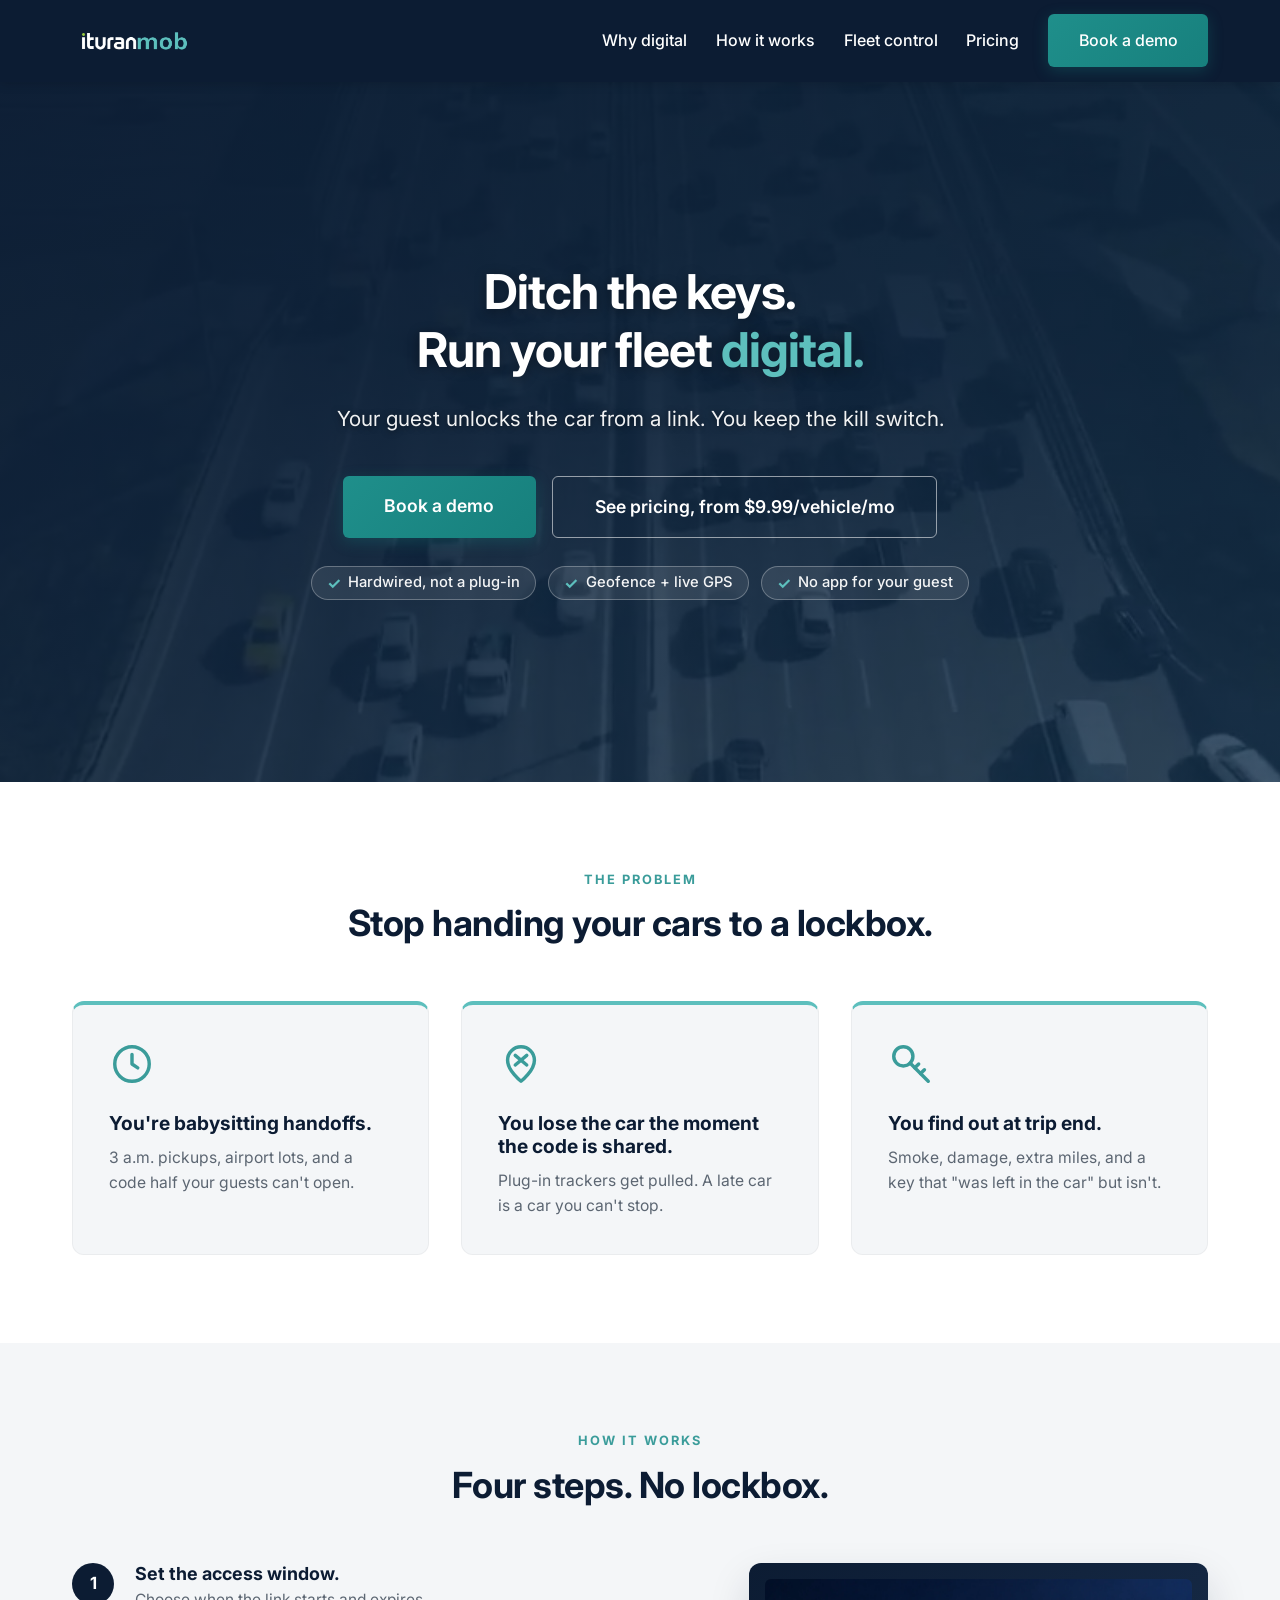
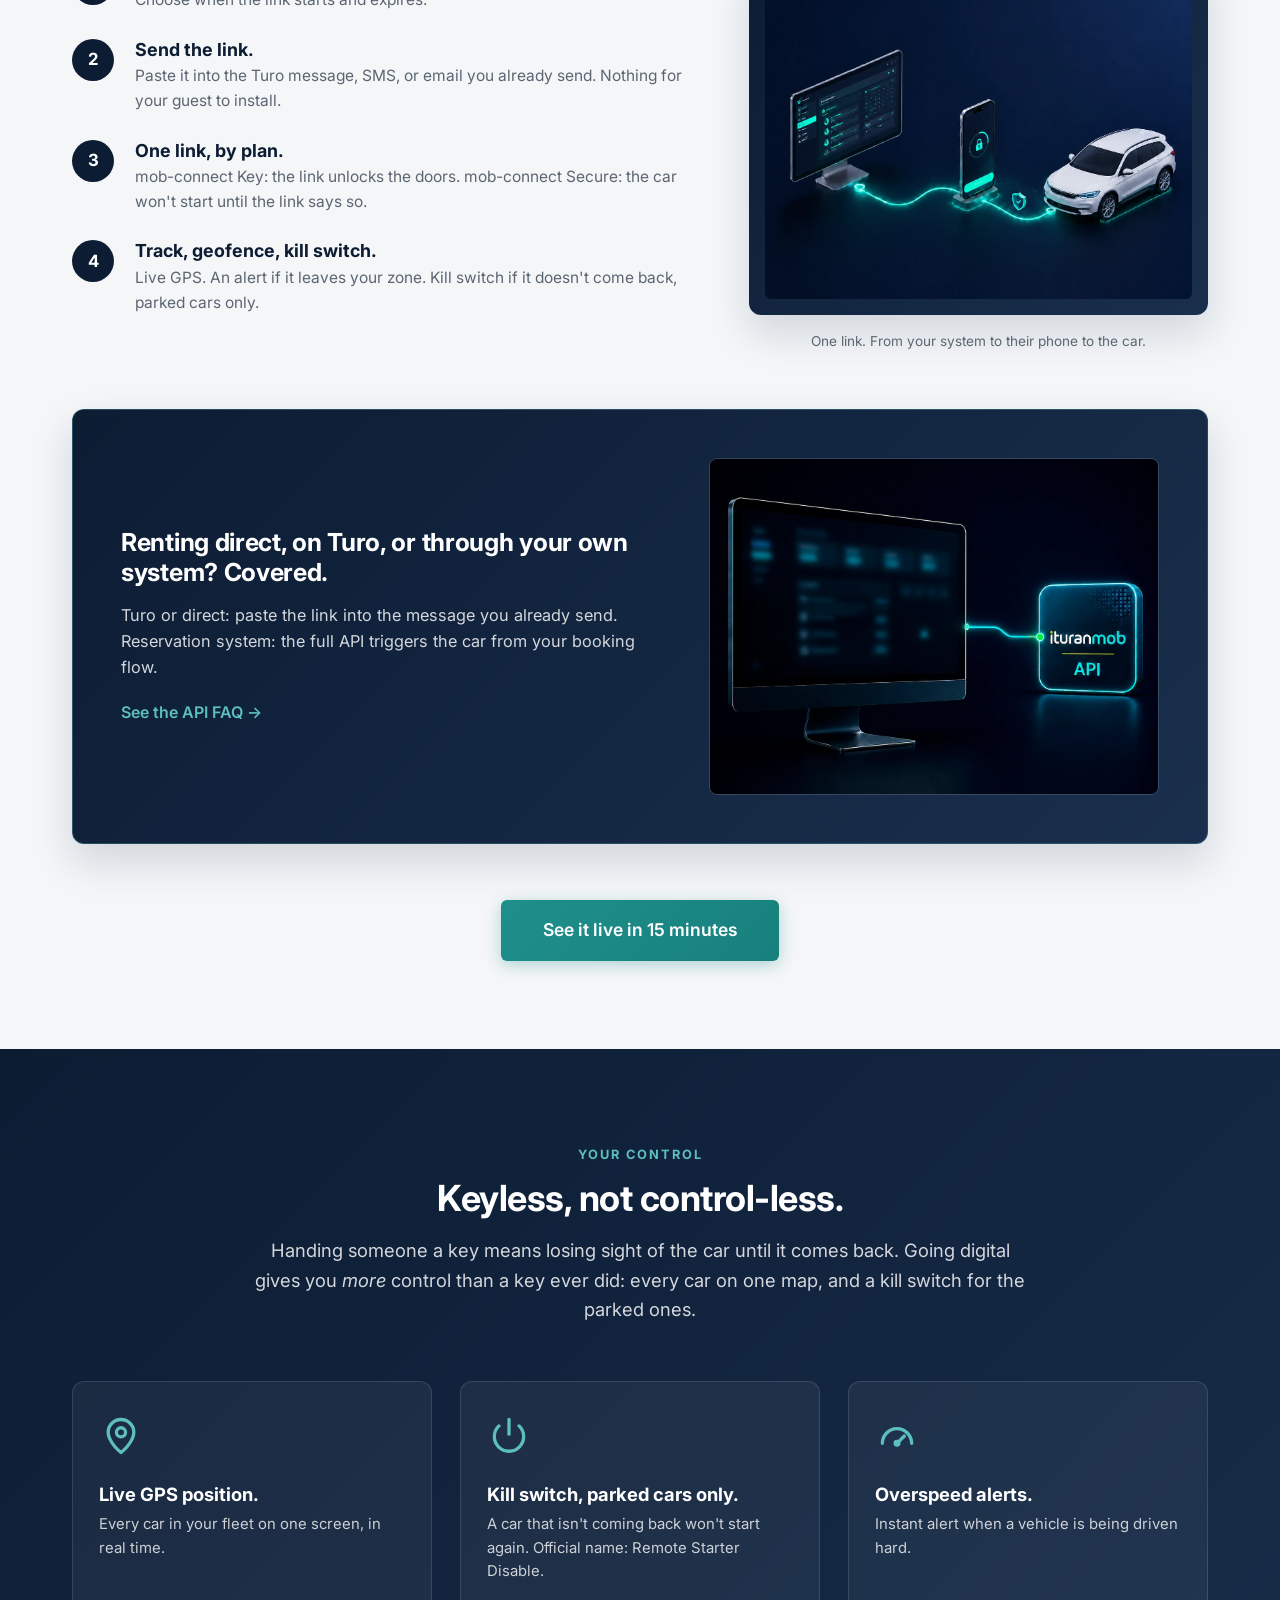
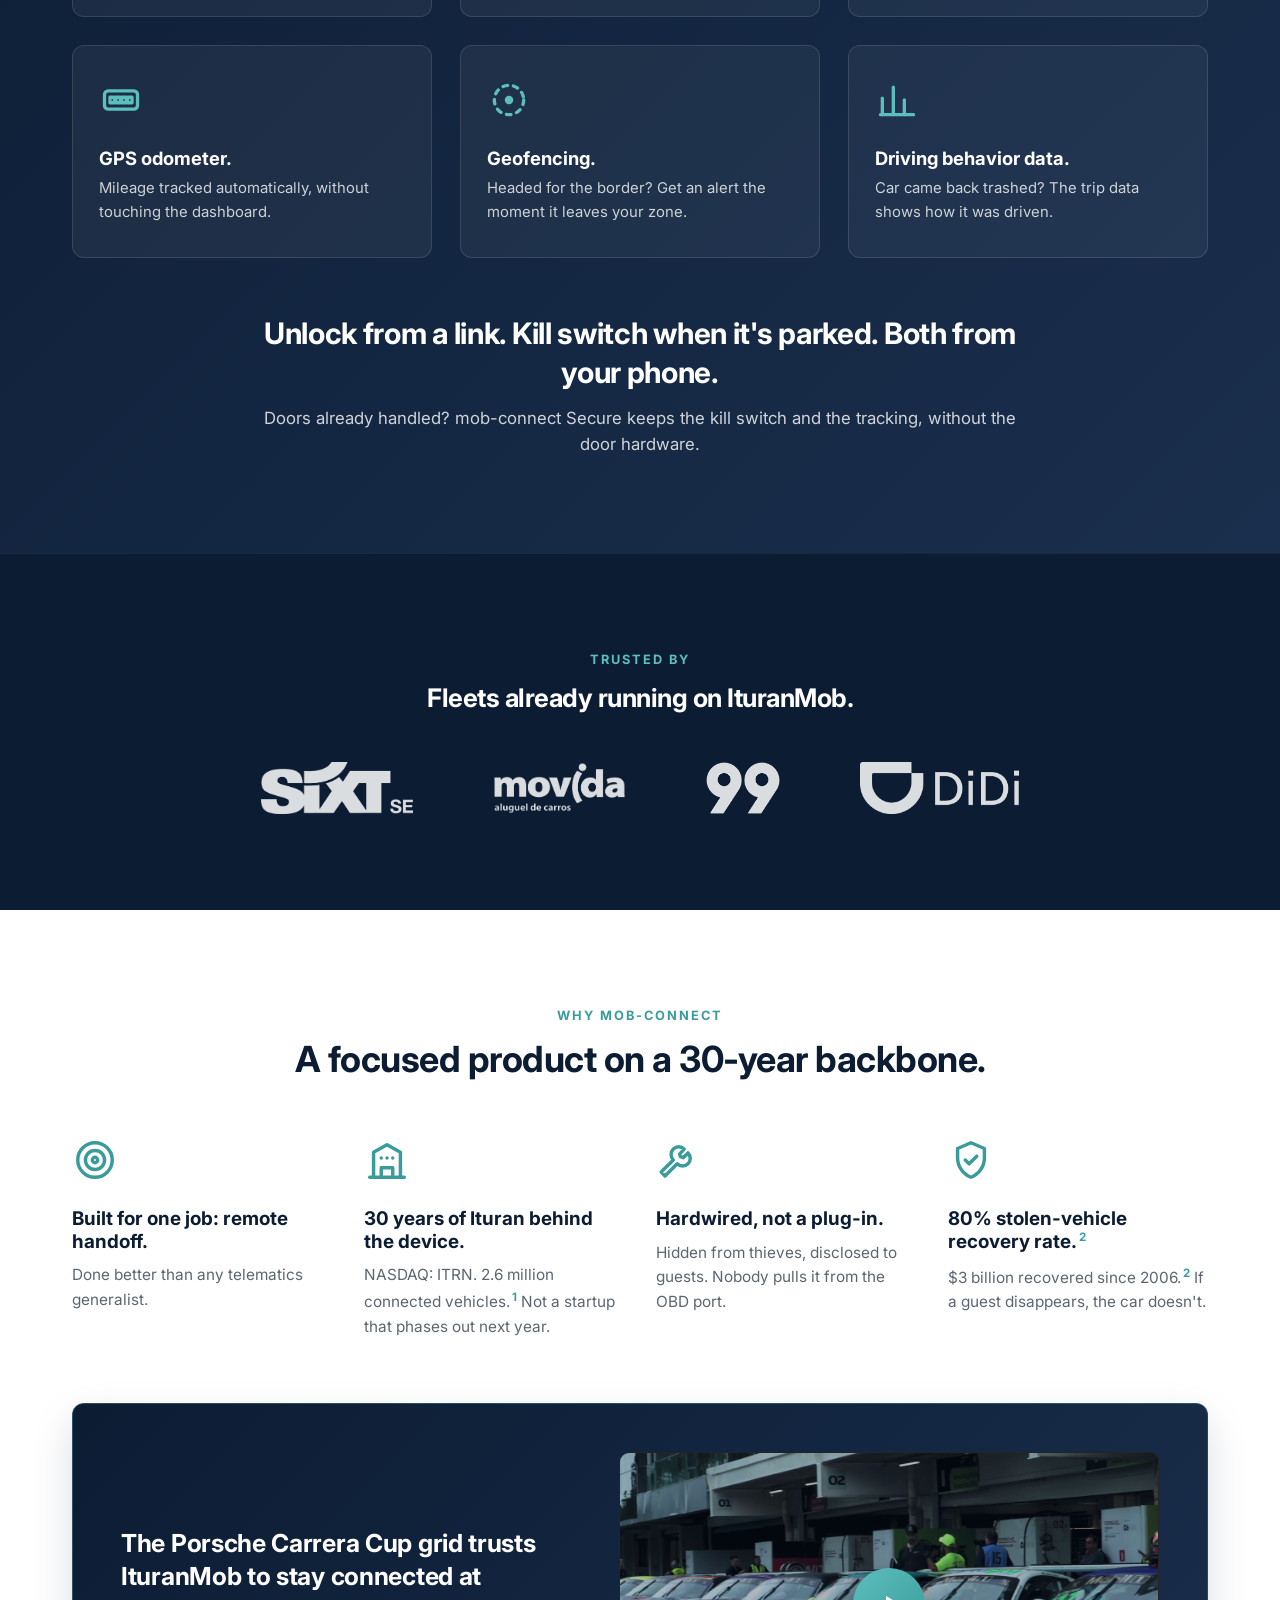
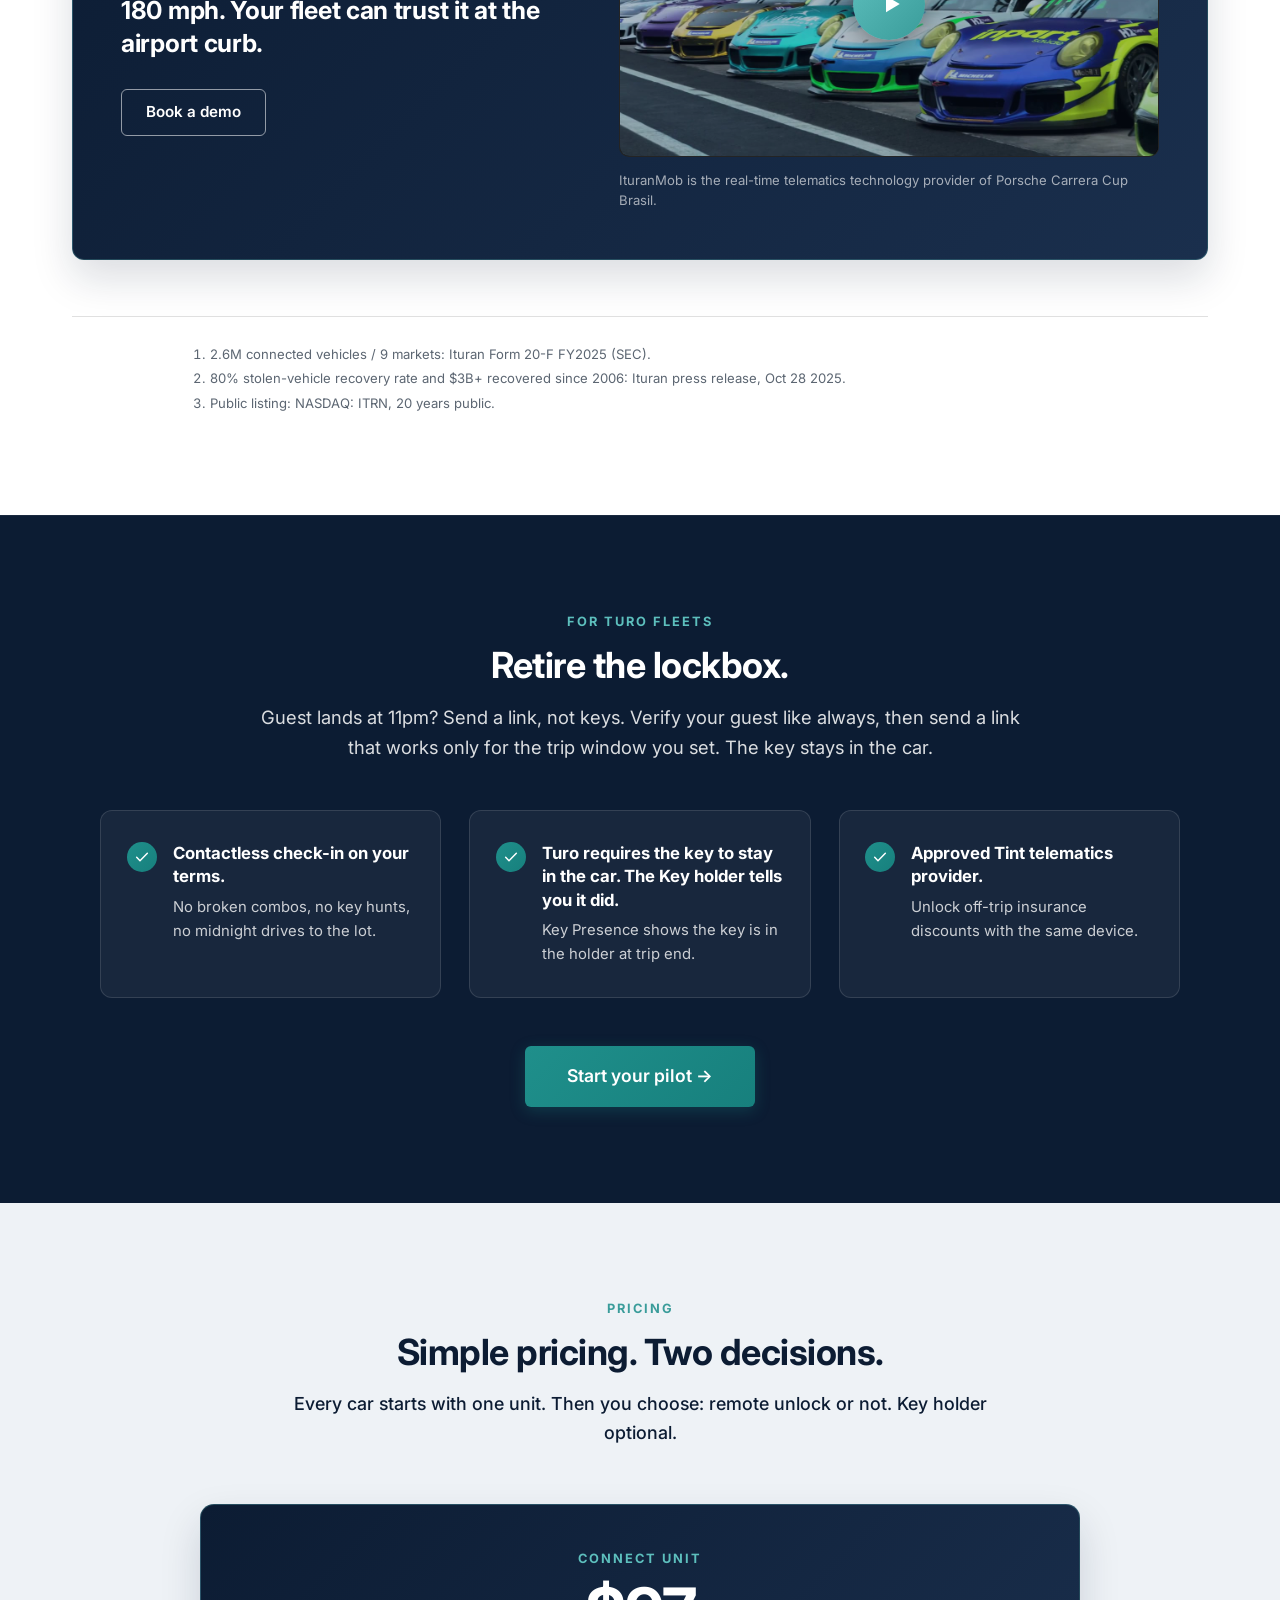
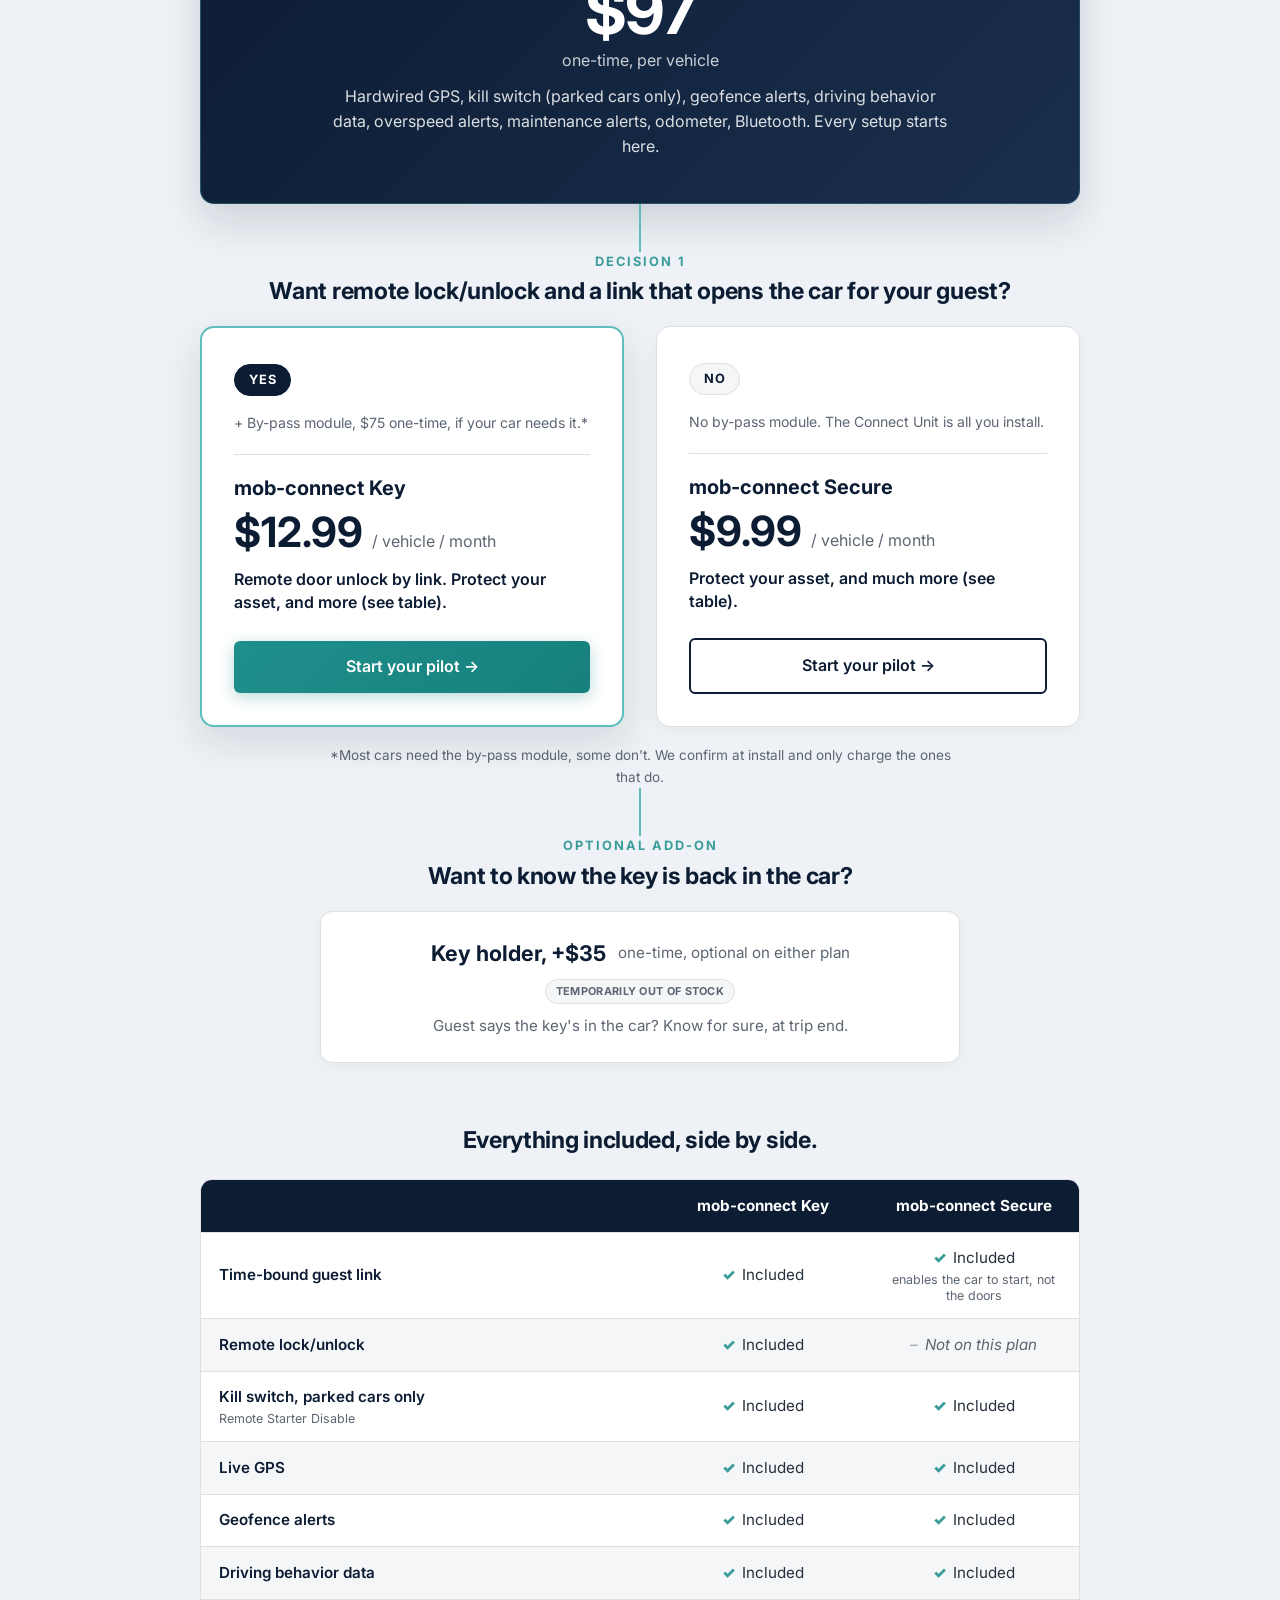
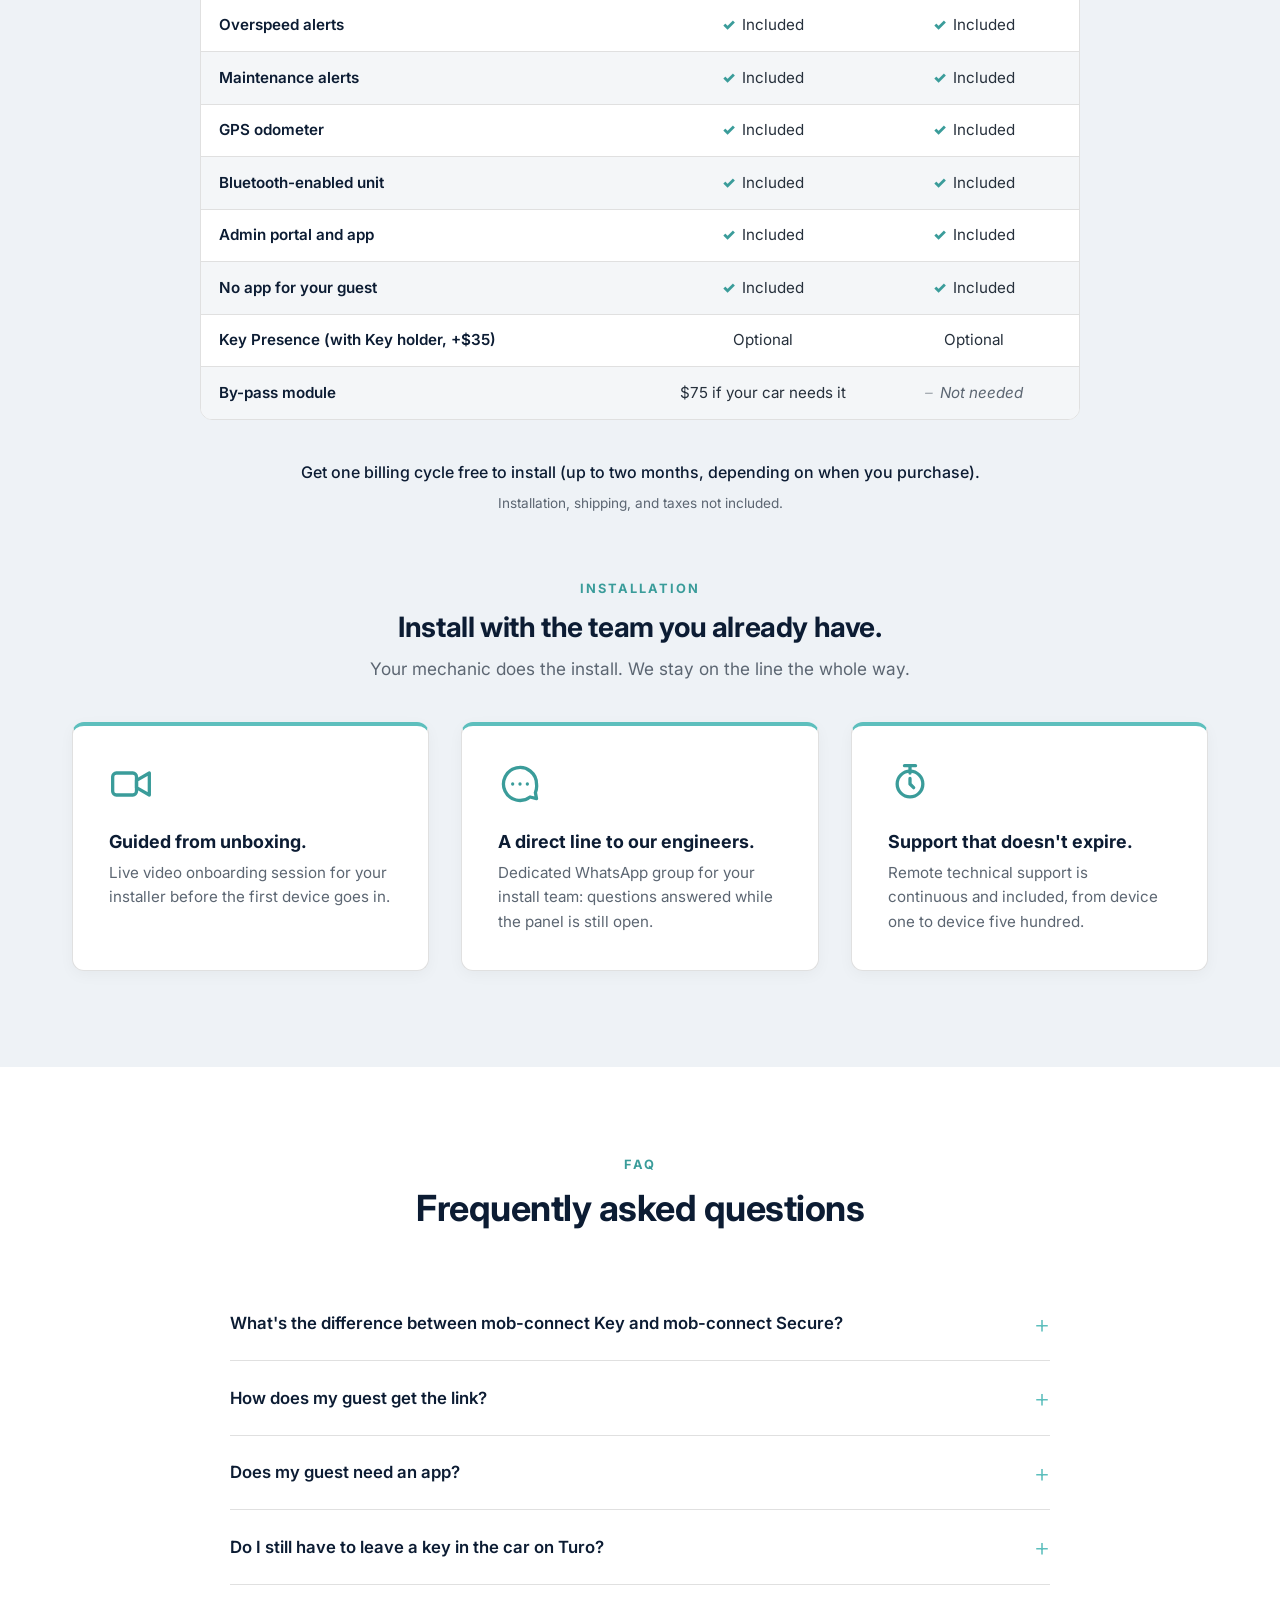
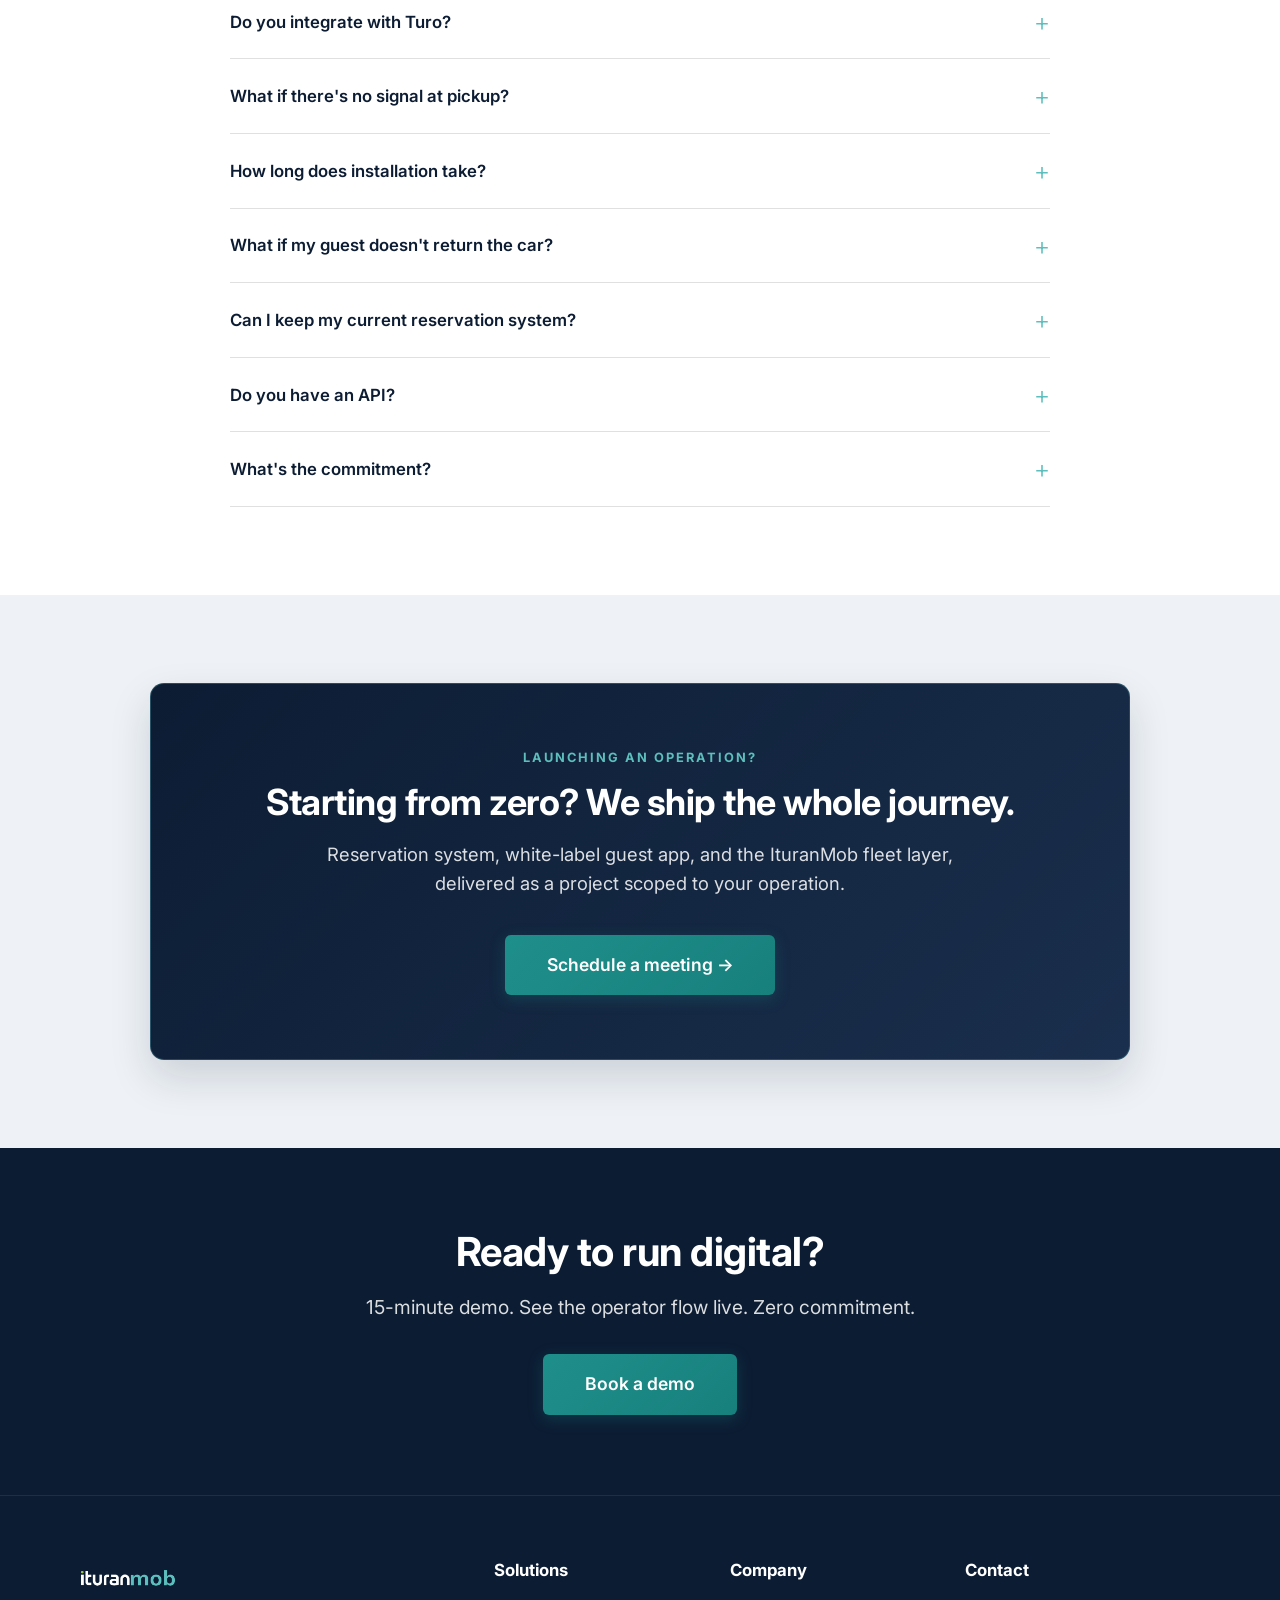
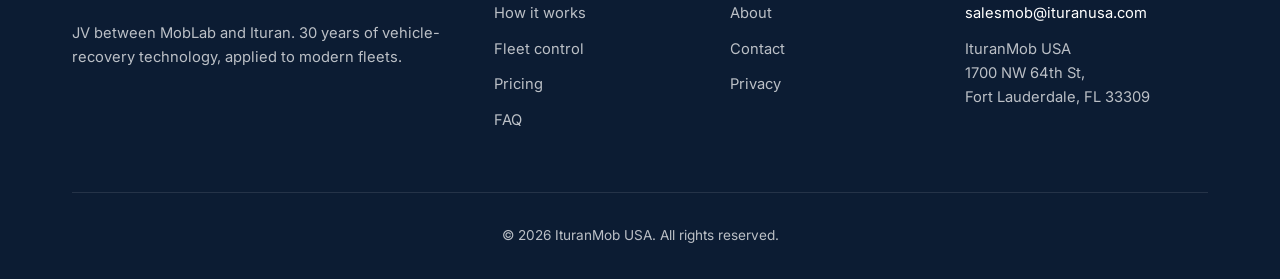
==== commit 1c8e4204: "Align pricing fork sides, add Maintenance alerts row, new plan subheads (brief 5.7, 2026-11-19) Co-A" ====
--- a/index.html
+++ b/index.html
@@ -31,7 +31,7 @@
     <!-- Consent + Meta Pixel loader (brief §7 consent compliance): Meta pixel
          (config.js META_PIXEL_ID) loads immediately for non-Canadian visitors,
          deferred behind the consent banner for Canadian visitors. -->
-    <script src="consent.js?v=1c8e420"></script>
+    <script src="consent.js?v=1c11911"></script>
     <!-- noscript fallback cannot be consent-gated (no JS runs to check the
          choice); accepted as negligible (noscript users only). -->
     <noscript><img height="1" width="1" style="display:none"
@@ -40,7 +40,7 @@
 
     <link rel="icon" type="image/svg+xml" href="assets/favicon.svg">
     <!-- Bump ?v= on every deploy (use git short hash) -->
-    <link rel="stylesheet" href="styles.css?v=1c8e420">
+    <link rel="stylesheet" href="styles.css?v=1c11911">
     <link rel="preconnect" href="https://fonts.googleapis.com">
     <link rel="preconnect" href="https://fonts.gstatic.com" crossorigin>
     <link href="https://fonts.googleapis.com/css2?family=Inter:wght@400;500;600;700&display=swap" rel="stylesheet">
@@ -762,7 +762,7 @@
         </div>
     </div>
 
-    <script src="config.js?v=1c8e420"></script>
-    <script src="script.js?v=1c8e420"></script>
+    <script src="config.js?v=1c11911"></script>
+    <script src="script.js?v=1c11911"></script>
 </body>
 </html>
--- a/styles.css
+++ b/styles.css
@@ -348,9 +348,11 @@
 .plan-name { font-size: 1.25rem; font-weight: 700; color: var(--navy-brand); margin-bottom: 0.5rem; }
 .price { font-size: 2.6rem; font-weight: 700; color: var(--navy-brand); line-height: 1; margin-bottom: 0.9rem; }
 .price span { font-size: 1rem; color: var(--gray-medium); font-weight: 400; }
-.fork-hardware { font-size: 0.88rem; color: var(--gray-medium); line-height: 1.5; margin-bottom: 1.1rem; padding-bottom: 1.1rem; border-bottom: 1px solid var(--border-color); }
-.price-subhead { font-size: 1rem; color: var(--navy-brand); font-weight: 600; line-height: 1.45; margin-bottom: 1.5rem; flex-grow: 1; }
+/* Both sides reserve the same height per slot so plan name, price, subhead and CTA sit on the same line across the fork */
+.fork-hardware { font-size: 0.88rem; color: var(--gray-medium); line-height: 1.5; min-height: calc(0.88rem * 1.5 * 2); margin-bottom: 1.1rem; padding-bottom: 1.1rem; border-bottom: 1px solid var(--border-color); }
+.price-subhead { font-size: 1rem; color: var(--navy-brand); font-weight: 600; line-height: 1.45; min-height: calc(1rem * 1.45 * 2); margin-bottom: 1.5rem; flex-grow: 1; }
 .price-btn { width: 100%; margin-top: auto; }
+.fork-note { font-size: 0.85rem; color: var(--gray-medium); text-align: center; margin: 1.1rem auto 0; max-width: 640px; }
 
 /* ---- Comparison table (brief §5.7): parity rule, gray out what's unavailable, never omit ---- */
 .compare { max-width: 880px; margin: 4rem auto 0; }
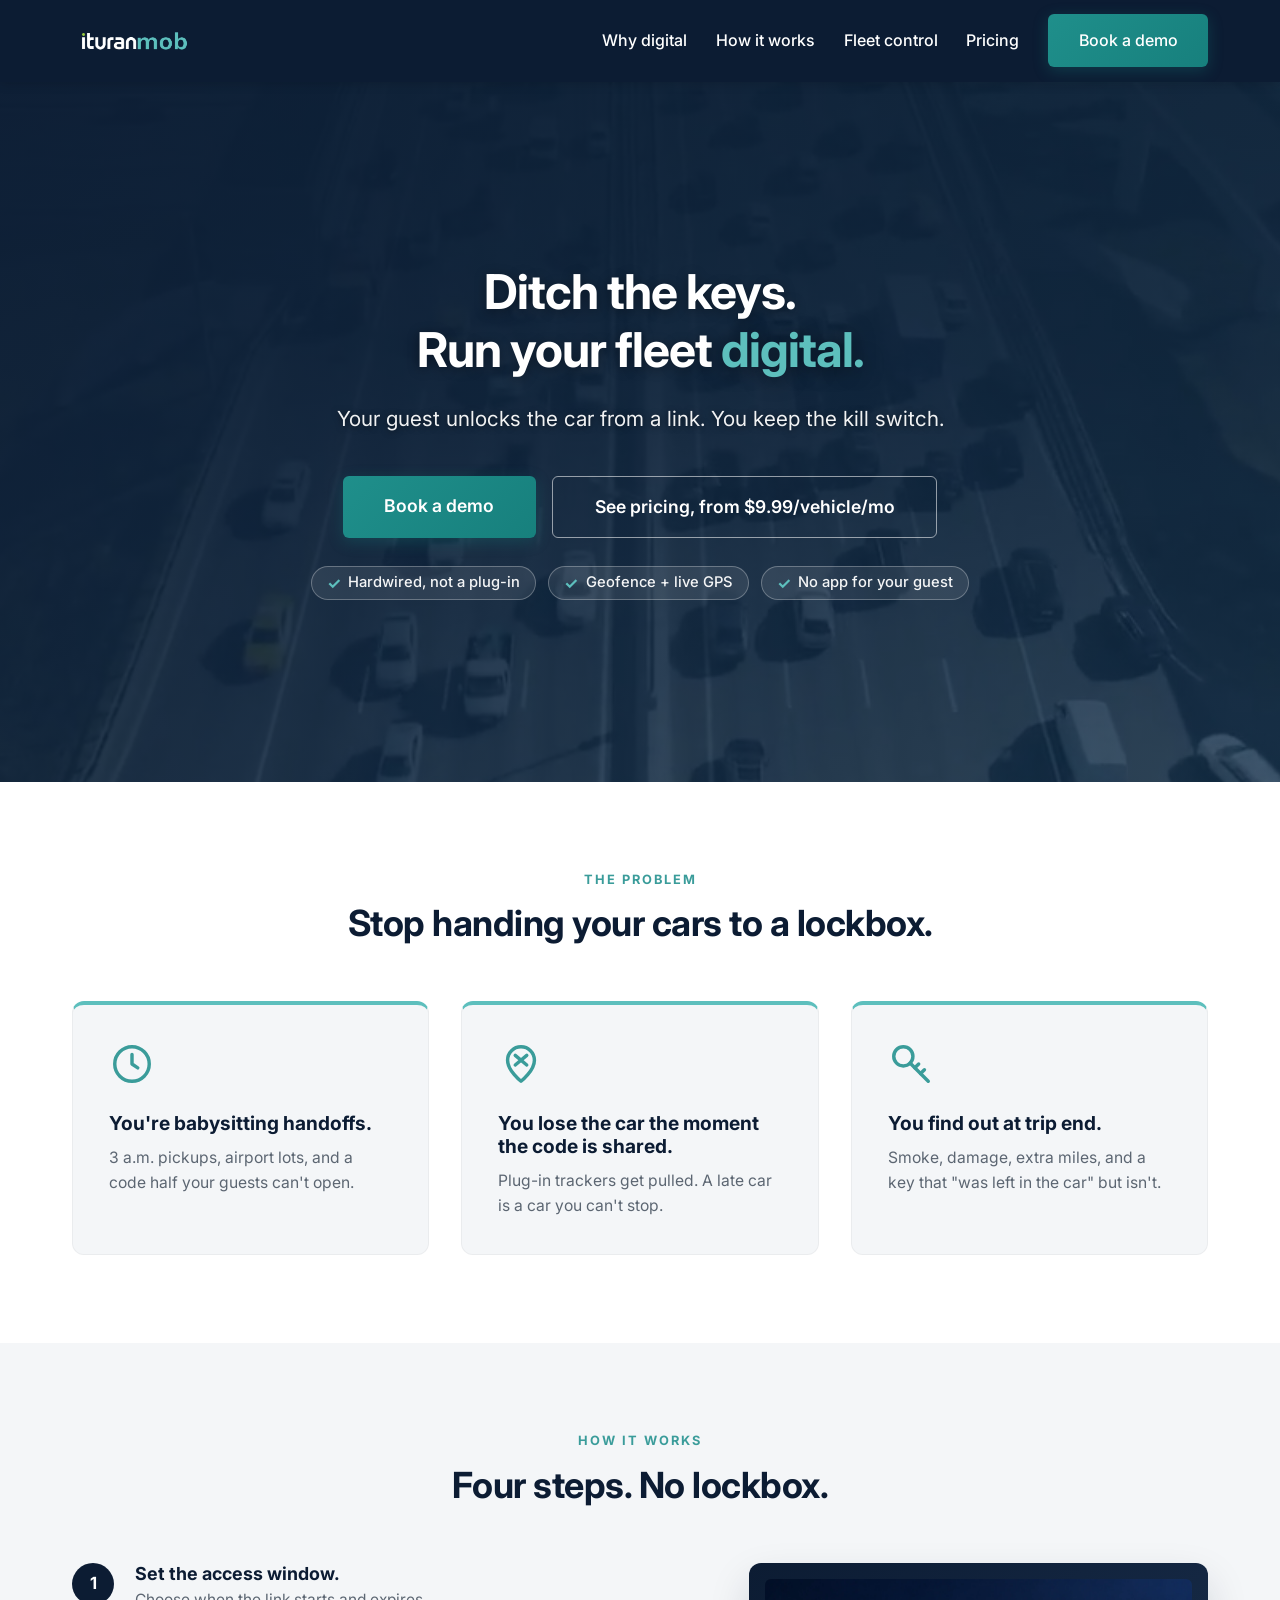
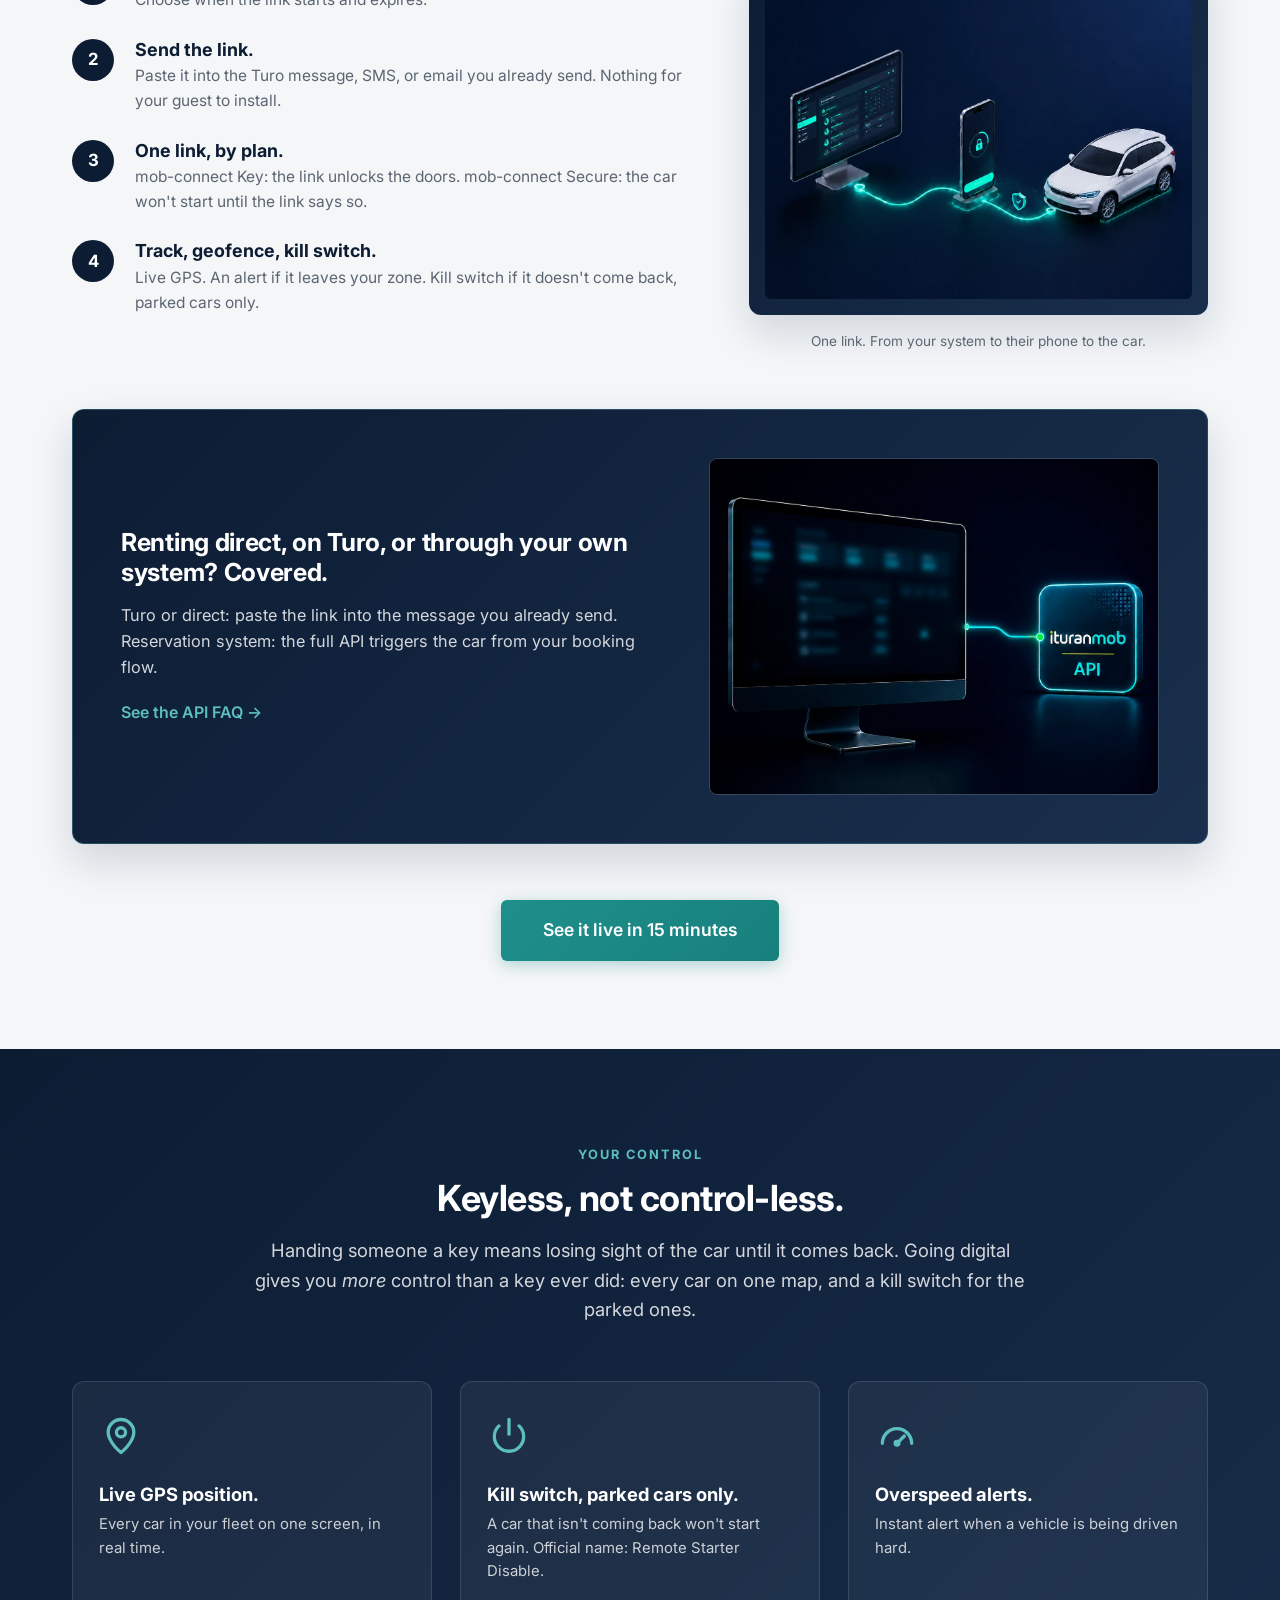
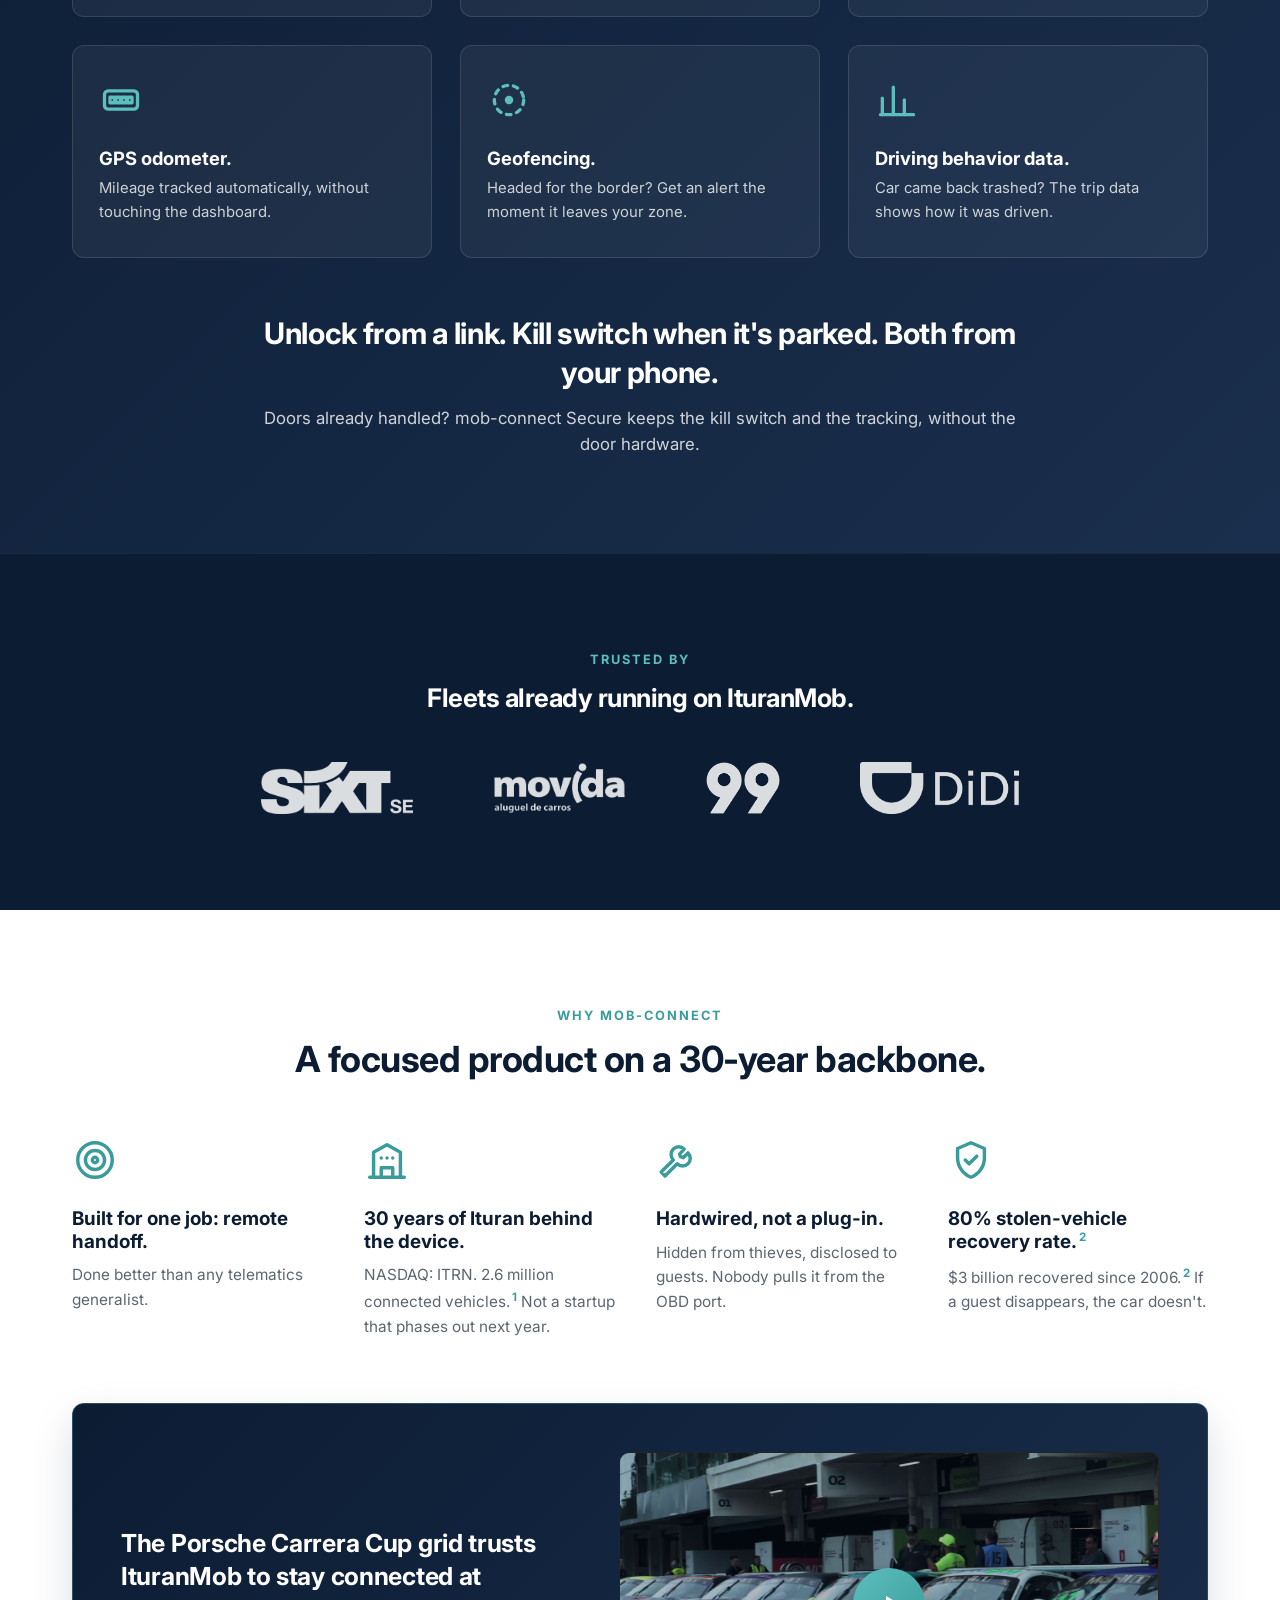
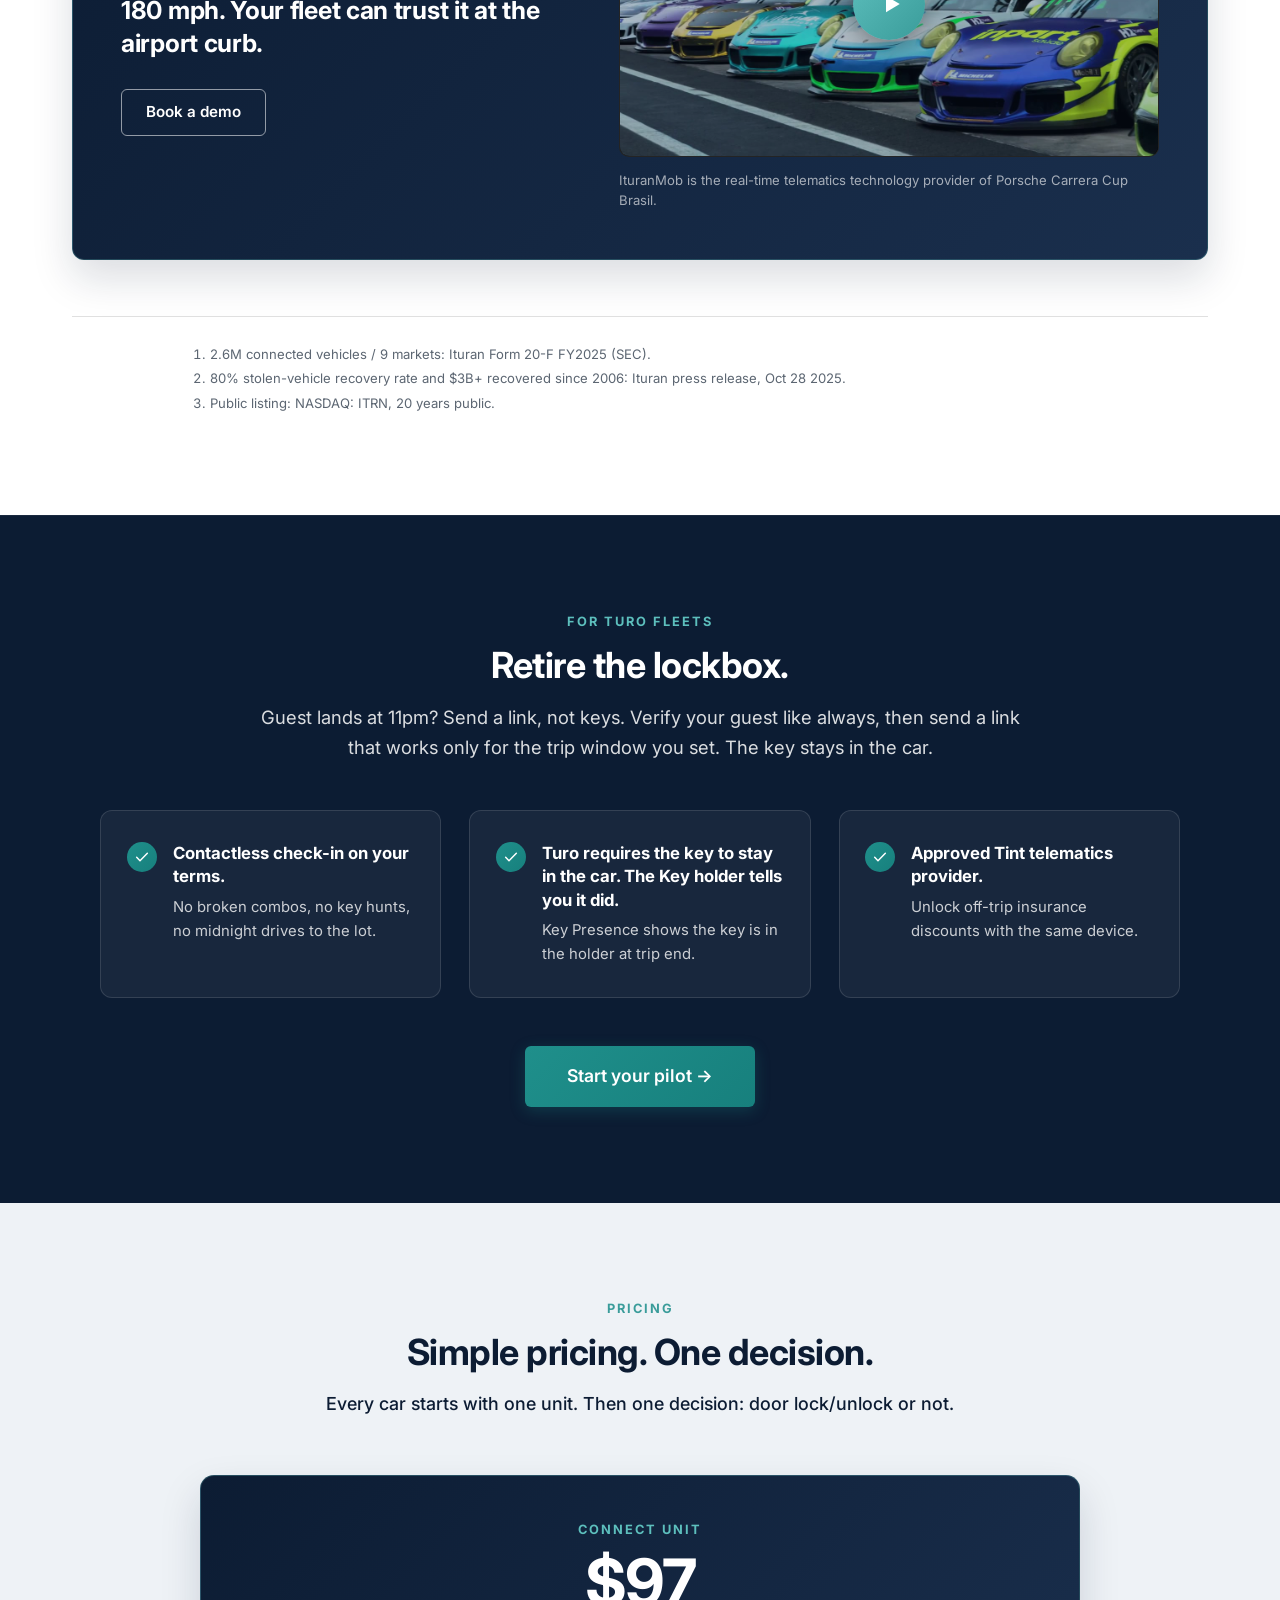
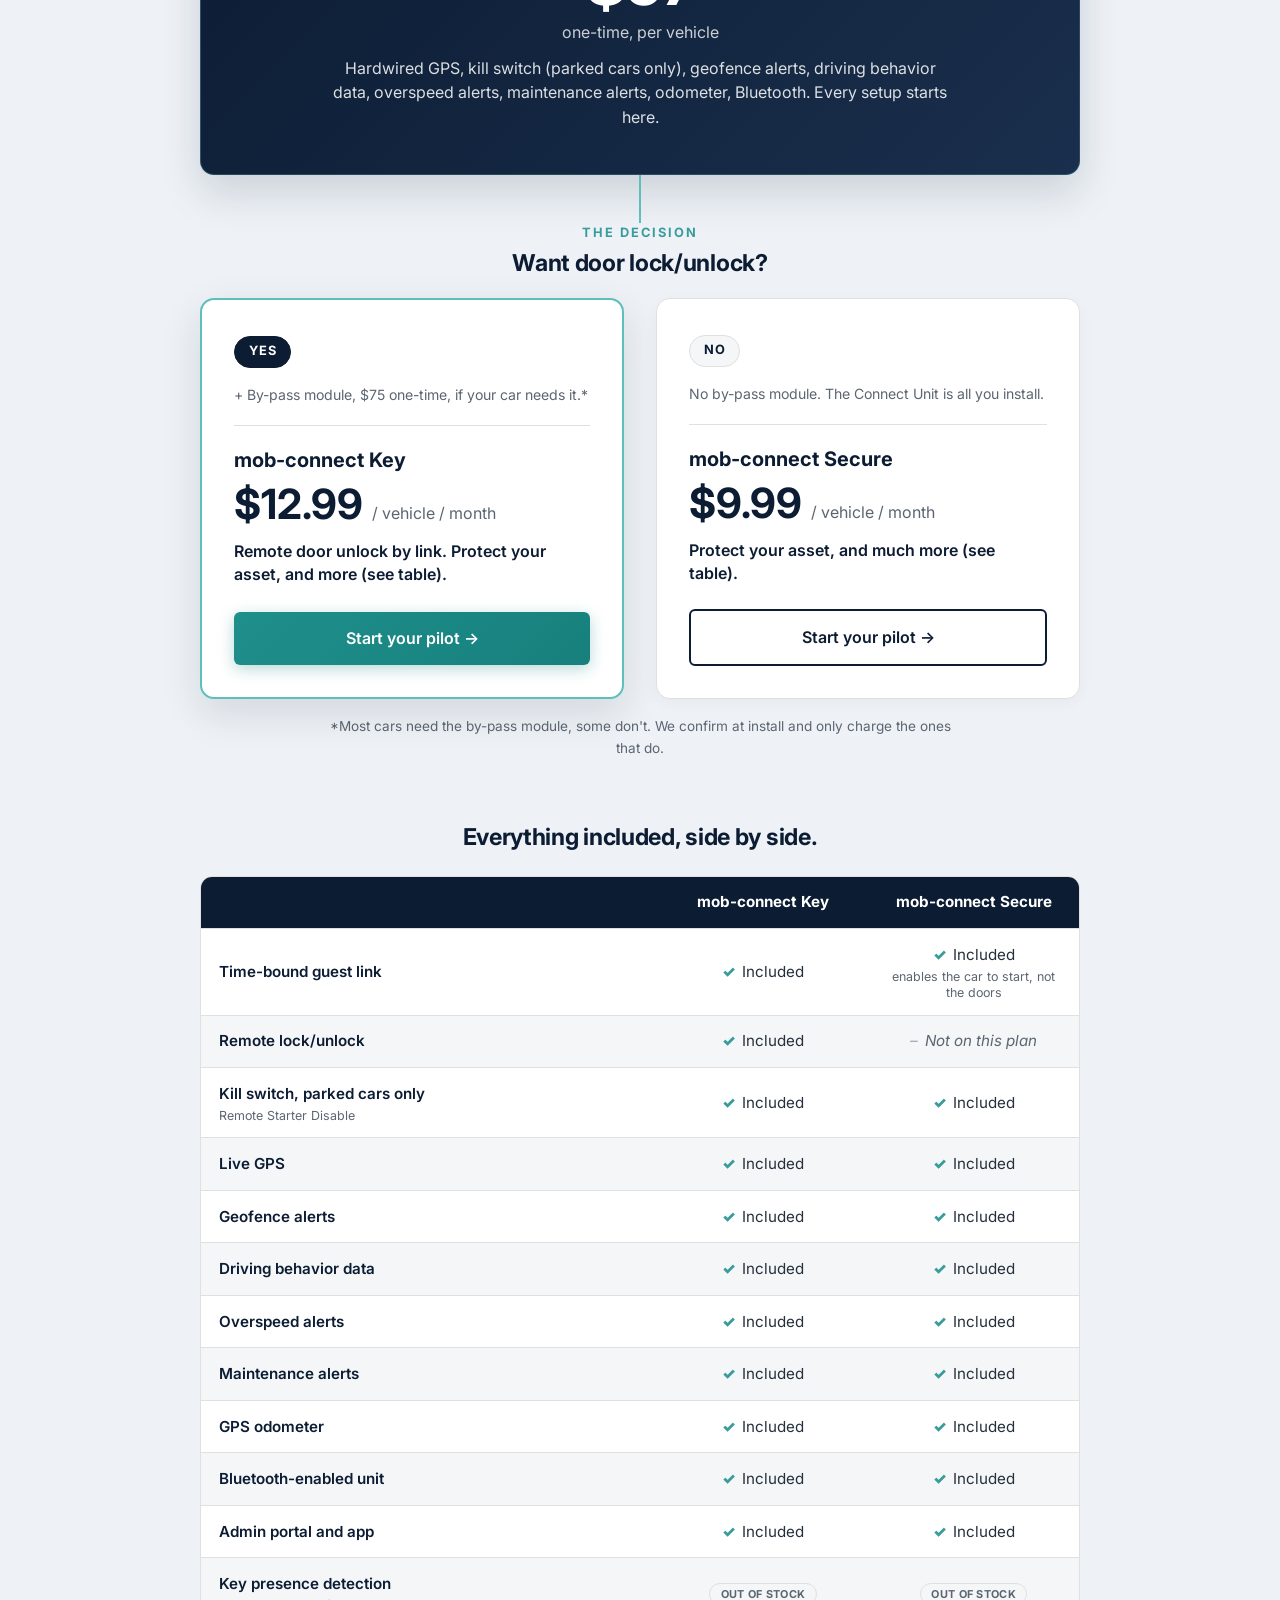
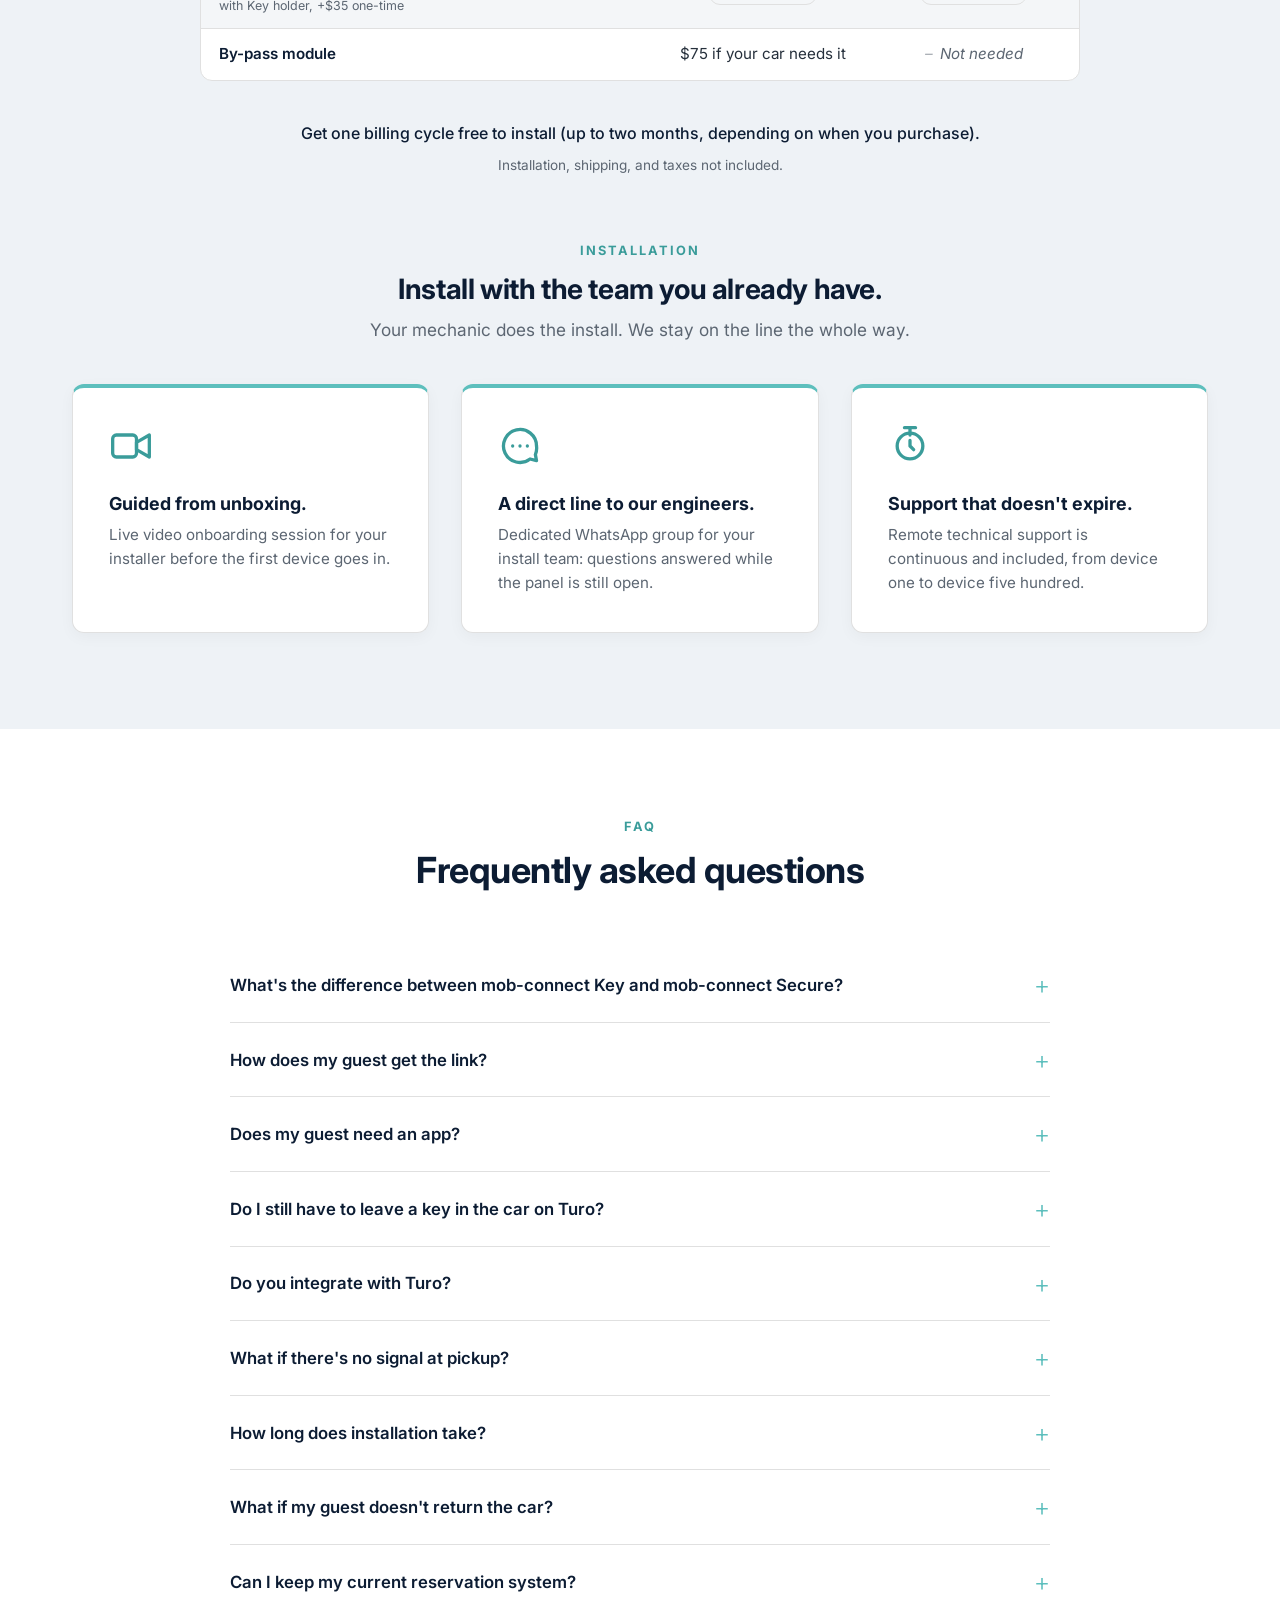
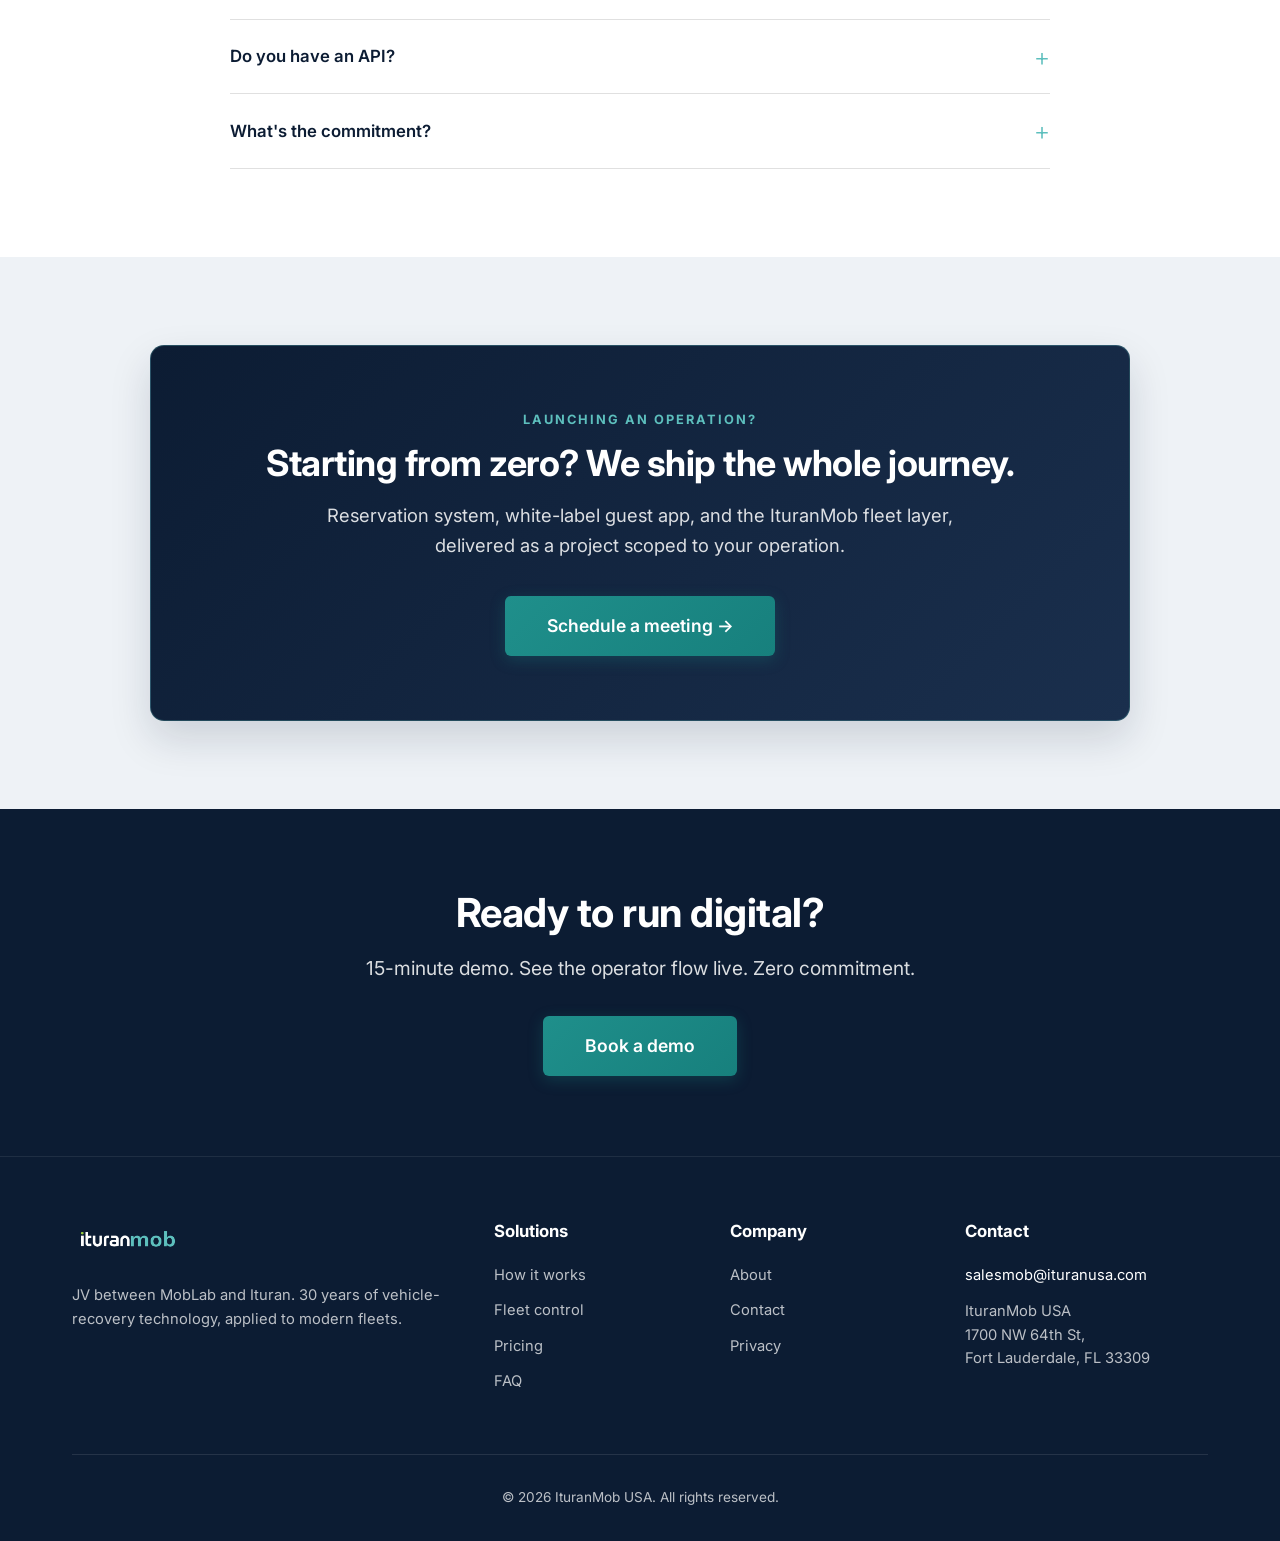
==== commit 56adc36b: "Bump cache-buster to 8930ebb Co-Authored-By: Claude Fable 5.1 <noreply@anthropic.com>" ====
--- a/index.html
+++ b/index.html
@@ -31,7 +31,7 @@
     <!-- Consent + Meta Pixel loader (brief §7 consent compliance): Meta pixel
          (config.js META_PIXEL_ID) loads immediately for non-Canadian visitors,
          deferred behind the consent banner for Canadian visitors. -->
-    <script src="consent.js?v=1c11911"></script>
+    <script src="consent.js?v=8930ebb"></script>
     <!-- noscript fallback cannot be consent-gated (no JS runs to check the
          choice); accepted as negligible (noscript users only). -->
     <noscript><img height="1" width="1" style="display:none"
@@ -40,7 +40,7 @@
 
     <link rel="icon" type="image/svg+xml" href="assets/favicon.svg">
     <!-- Bump ?v= on every deploy (use git short hash) -->
-    <link rel="stylesheet" href="styles.css?v=1c11911">
+    <link rel="stylesheet" href="styles.css?v=8930ebb">
     <link rel="preconnect" href="https://fonts.googleapis.com">
     <link rel="preconnect" href="https://fonts.gstatic.com" crossorigin>
     <link href="https://fonts.googleapis.com/css2?family=Inter:wght@400;500;600;700&display=swap" rel="stylesheet">
@@ -378,11 +378,11 @@
         <div class="container">
             <div class="section-header">
                 <p class="eyebrow">Pricing</p>
-                <h2>Simple pricing. Two decisions.</h2>
-                <p class="pricing-anchor">Every car starts with one unit. Then you choose: remote unlock or not. Key holder optional.</p>
-            </div>
-
-            <!-- Decision path (brief §5.7 v2 / §11): Block A -> Decision 1 fork -> optional add-on -> comparison table -->
+                <h2>Simple pricing. One decision.</h2>
+                <p class="pricing-anchor">Every car starts with one unit. Then one decision: door lock/unlock or not.</p>
+            </div>
+
+            <!-- Decision path (brief §5.7 v2 / §11): Block A -> the fork -> comparison table -->
             <div class="pricing-path">
 
                 <!-- Block A: the start, visual anchor -->
@@ -394,8 +394,8 @@
 
                 <!-- Decision 1: the fork. Key featured (left, first on mobile), Secure right. Hardware first, then plan + monthly. -->
                 <div class="decision">
-                    <p class="eyebrow">Decision 1</p>
-                    <h3 class="decision-q">Want remote lock/unlock and a link that opens the car for your guest?</h3>
+                    <p class="eyebrow">The decision</p>
+                    <h3 class="decision-q">Want door lock/unlock?</h3>
                     <div class="fork">
                         <div class="fork-side featured">
                             <span class="fork-answer">Yes</span>
@@ -416,20 +416,6 @@
                     </div>
                     <p class="fork-note">*Most cars need the by-pass module, some don't. We confirm at install and only charge the ones that do.</p>
                 </div>
-
-                <!-- Optional add-on: Key holder (Key Presence), either plan -->
-                <div class="decision">
-                    <p class="eyebrow">Optional add-on</p>
-                    <h3 class="decision-q">Want to know the key is back in the car?</h3>
-                    <div class="decision-row">
-                        <div class="decision-answer">
-                            <span class="decision-price">Key holder, +$35</span>
-                            <span class="decision-unit">one-time, optional on either plan</span>
-                            <span class="oos-tag">Temporarily out of stock</span>
-                        </div>
-                        <p class="decision-note">Guest says the key's in the car? Know for sure, at trip end.</p>
-                    </div>
-                </div>
             </div>
 
             <!-- Comparison table (brief §5.7): identical rows, gray out what's unavailable, never omit -->
@@ -500,14 +486,9 @@
                             <td data-plan="Secure"><span class="inc">Included</span></td>
                         </tr>
                         <tr>
-                            <th scope="row">No app for your guest</th>
-                            <td data-plan="Key"><span class="inc">Included</span></td>
-                            <td data-plan="Secure"><span class="inc">Included</span></td>
-                        </tr>
-                        <tr>
-                            <th scope="row">Key Presence (with Key holder, +$35)</th>
-                            <td data-plan="Key">Optional</td>
-                            <td data-plan="Secure">Optional</td>
+                            <th scope="row">Key presence detection <span class="row-sub">with Key holder, +$35 one-time</span></th>
+                            <td data-plan="Key"><span class="oos-tag">Out of stock</span></td>
+                            <td data-plan="Secure"><span class="oos-tag">Out of stock</span></td>
                         </tr>
                         <tr>
                             <th scope="row">By-pass module</th>
@@ -762,7 +743,7 @@
         </div>
     </div>
 
-    <script src="config.js?v=1c11911"></script>
-    <script src="script.js?v=1c11911"></script>
+    <script src="config.js?v=8930ebb"></script>
+    <script src="script.js?v=8930ebb"></script>
 </body>
 </html>
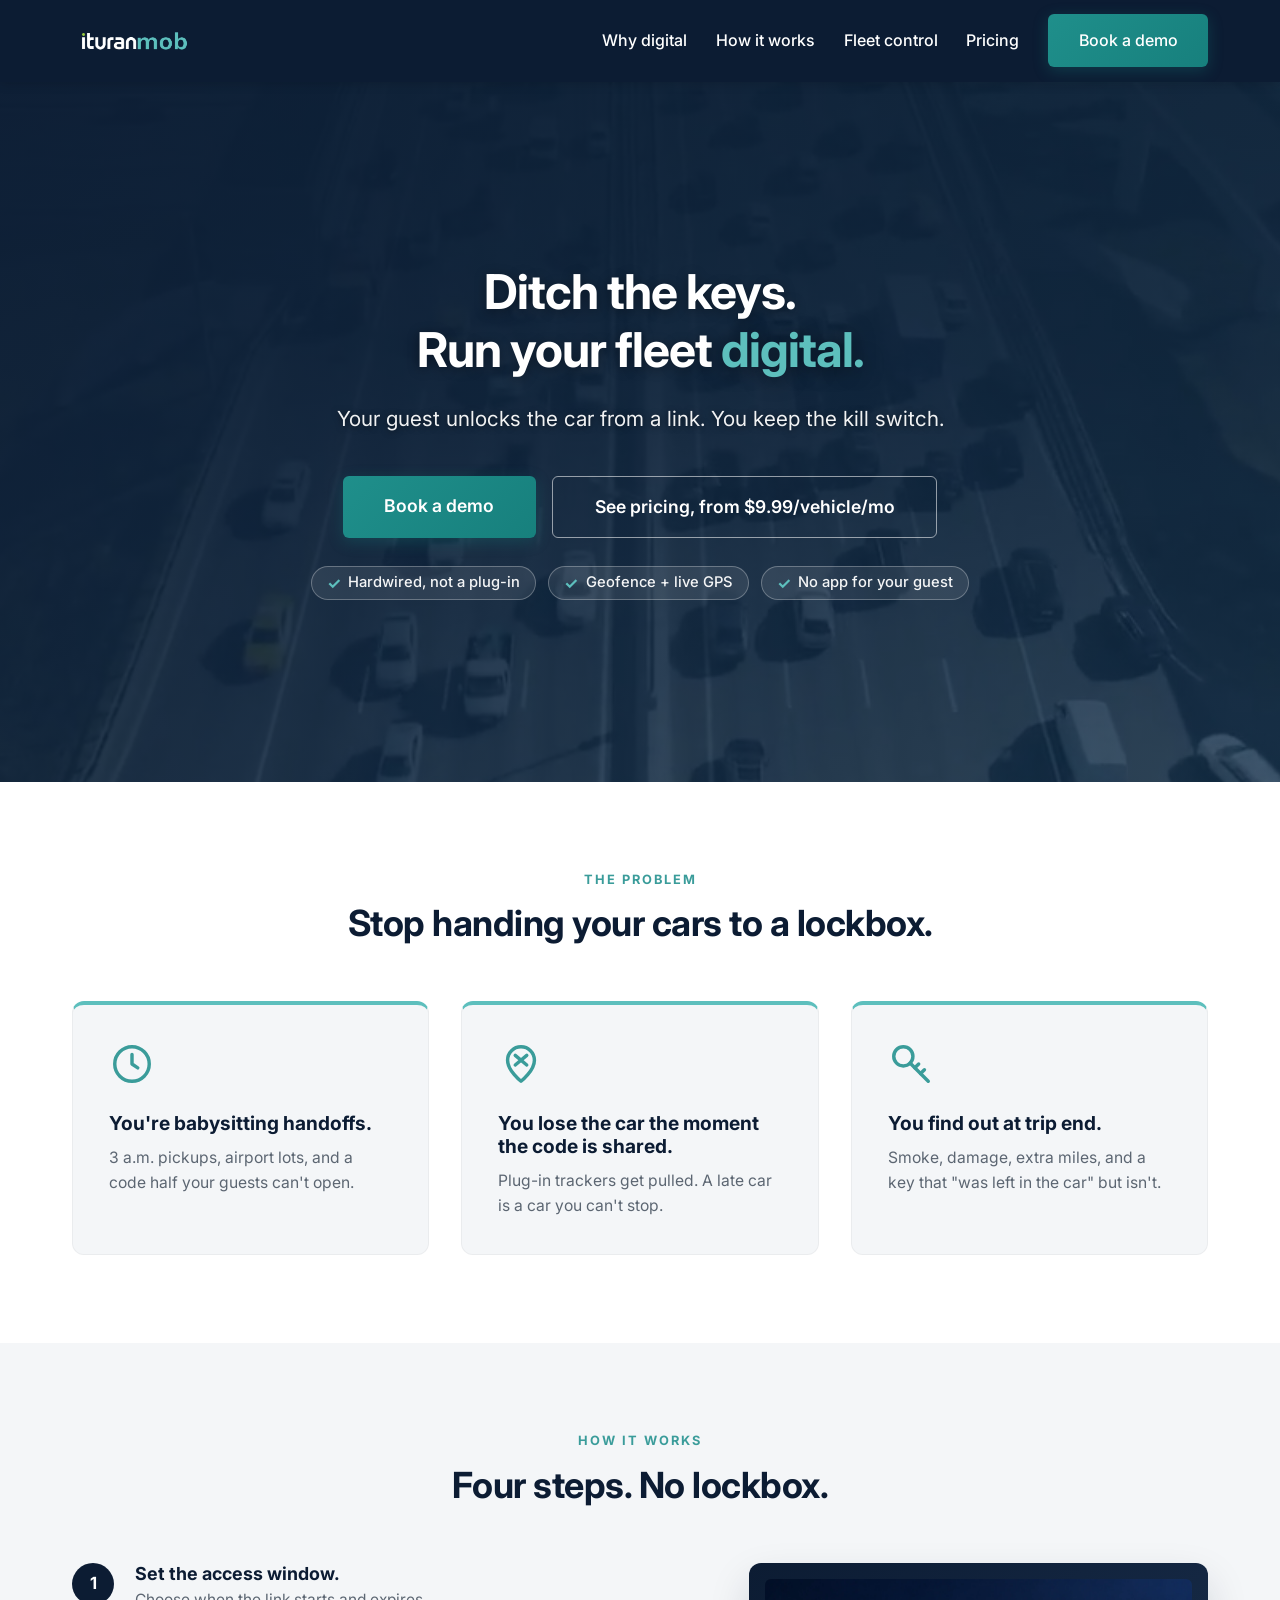
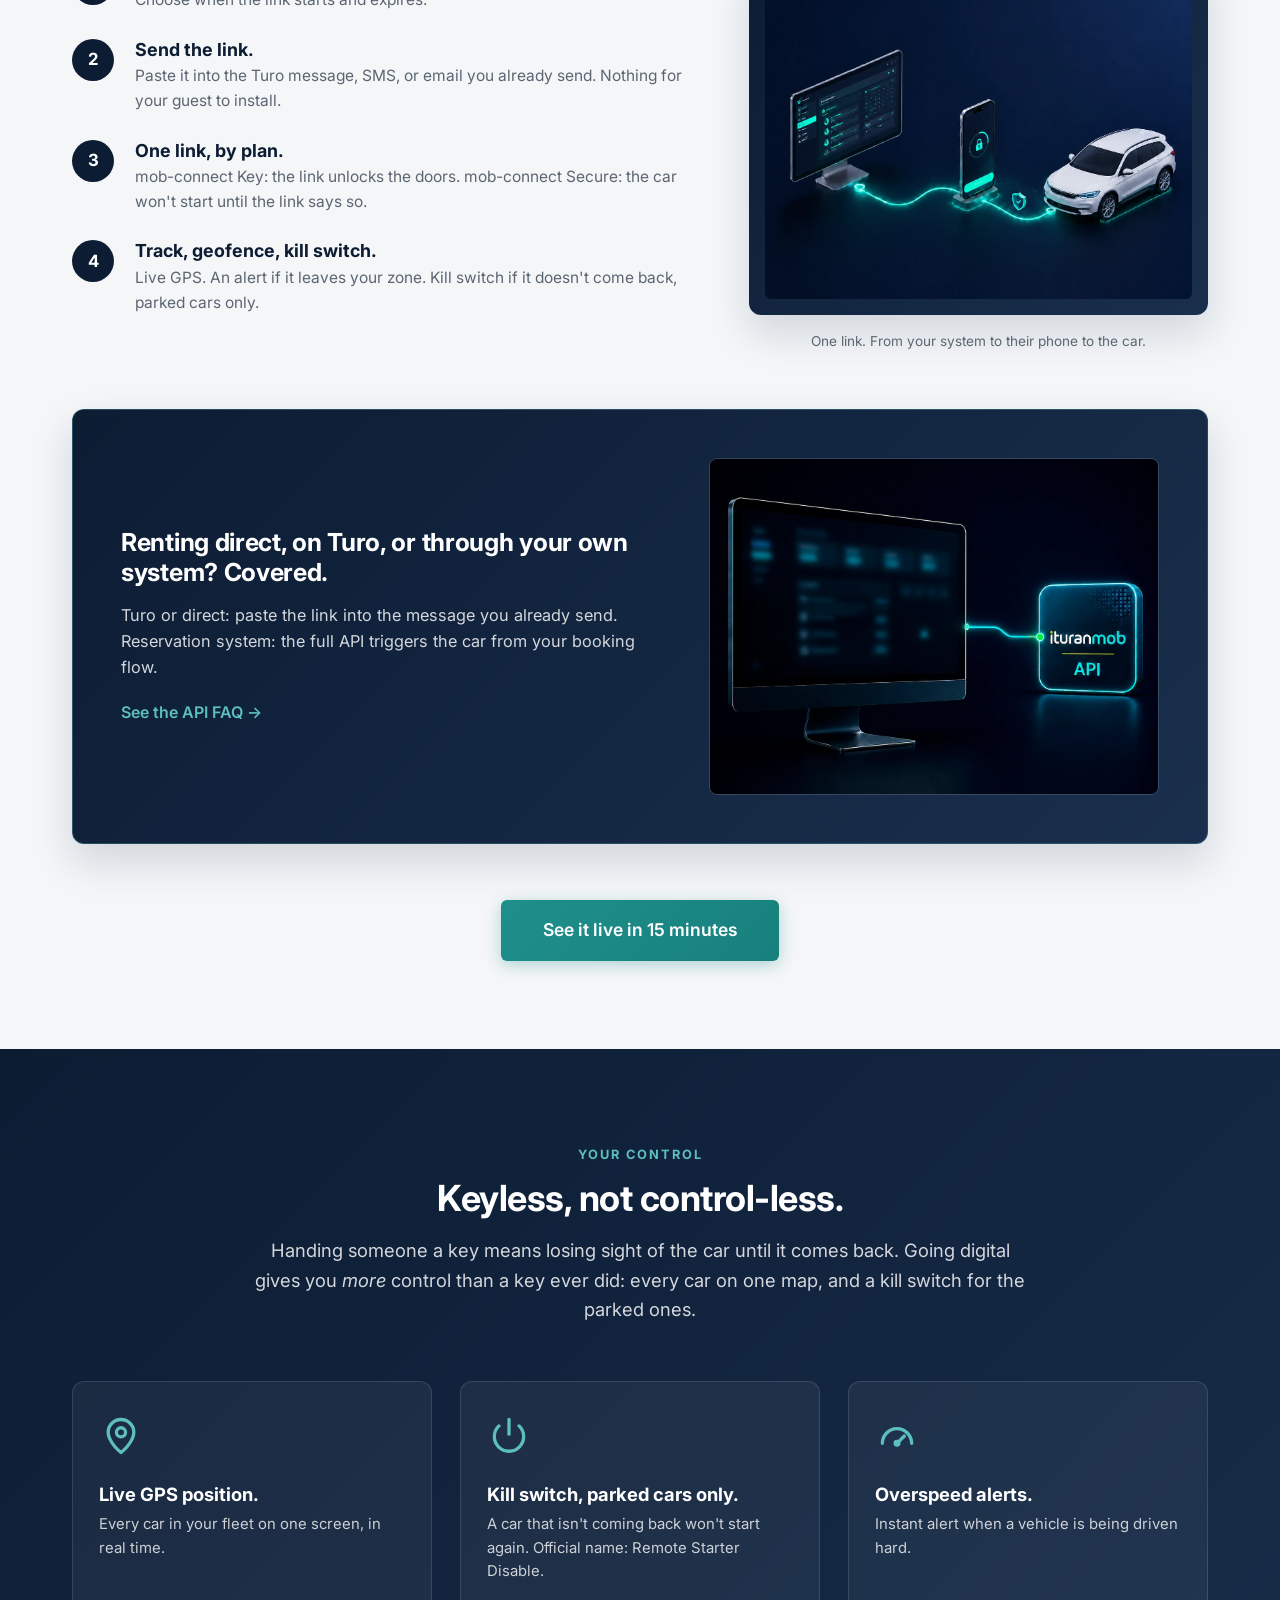
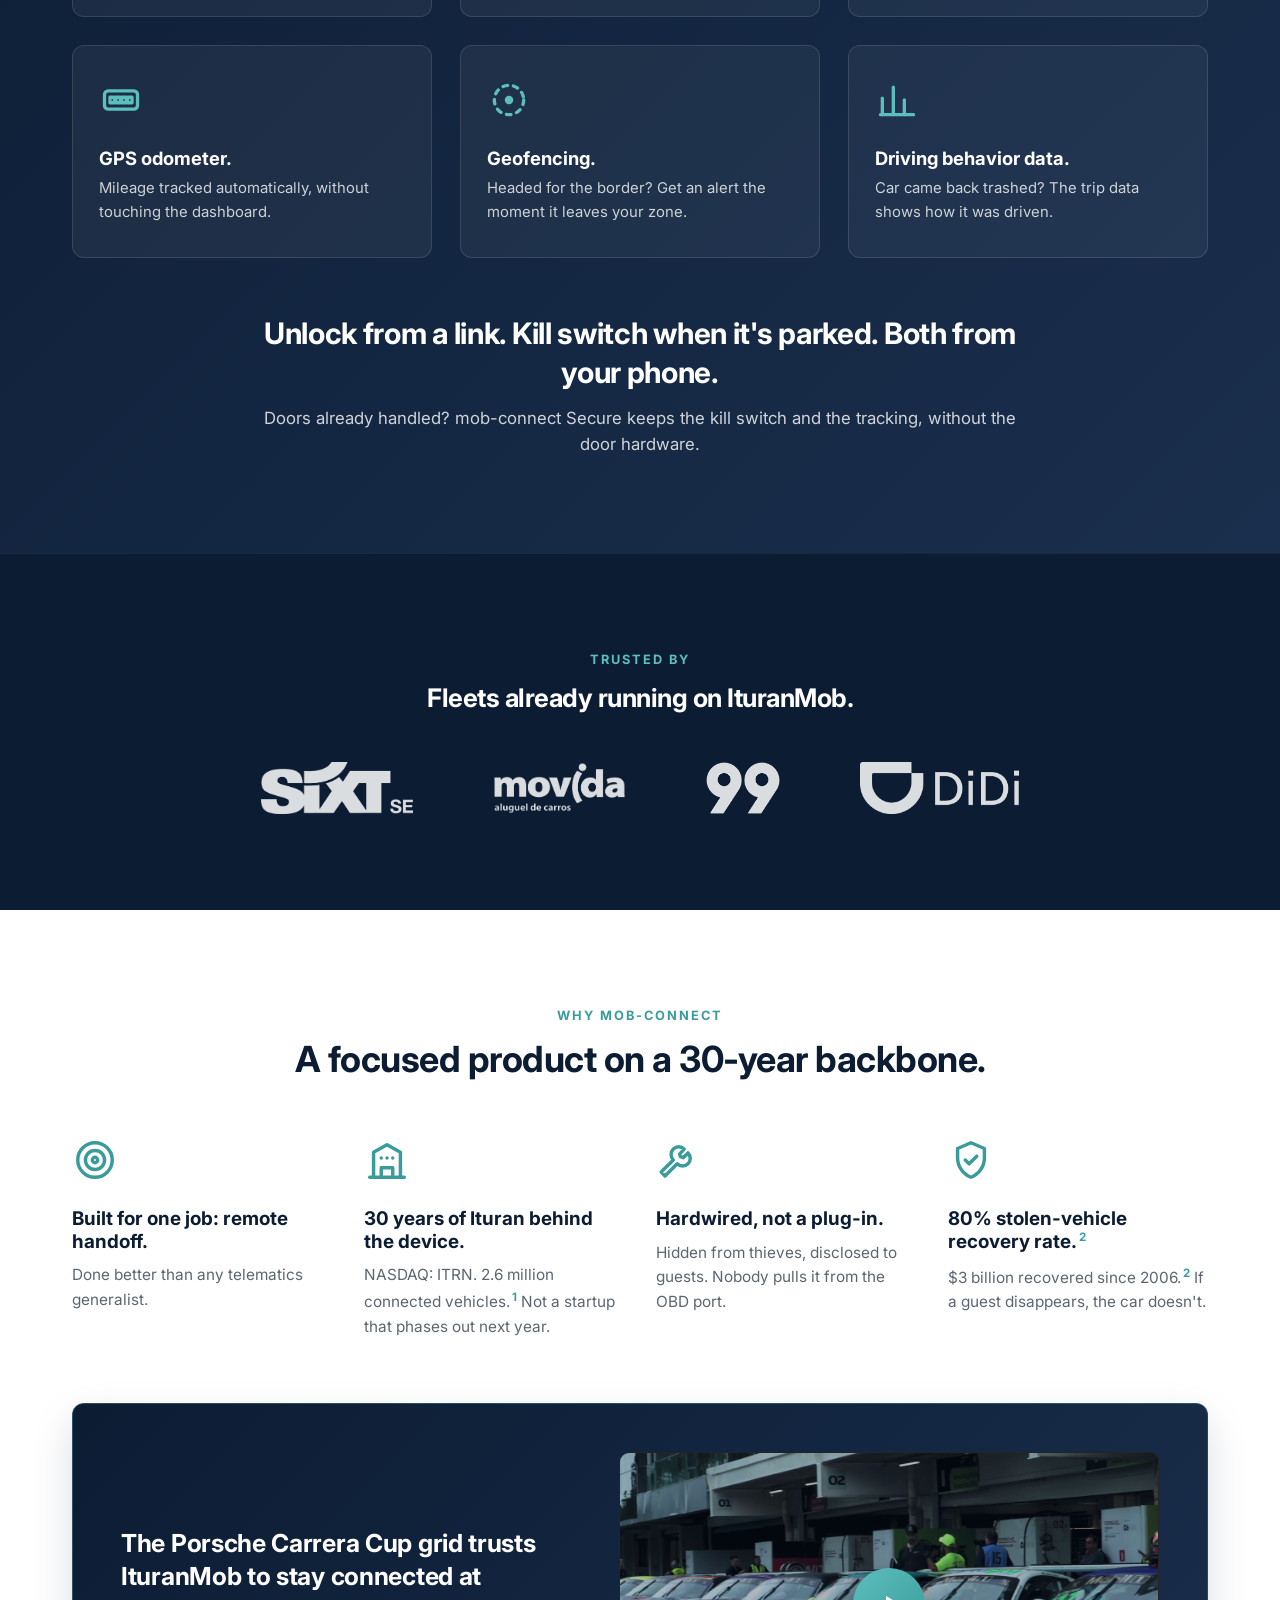
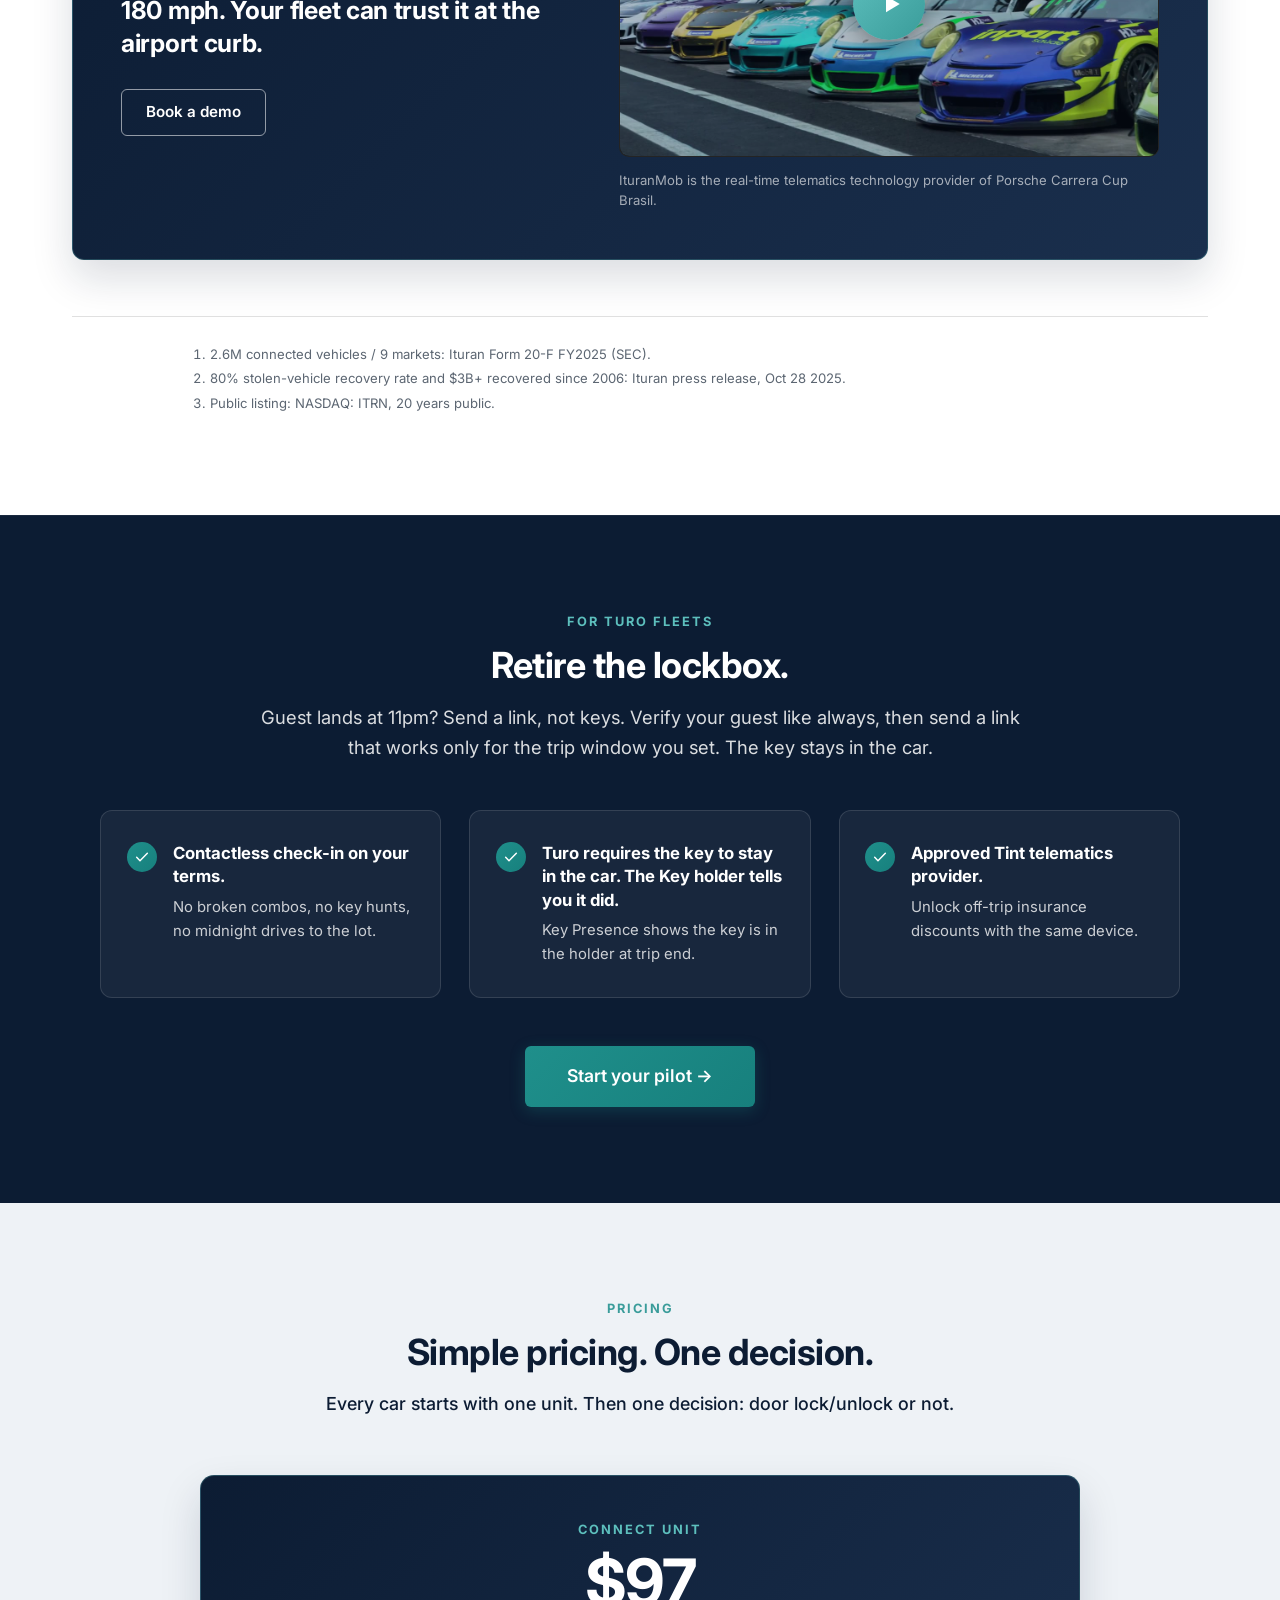
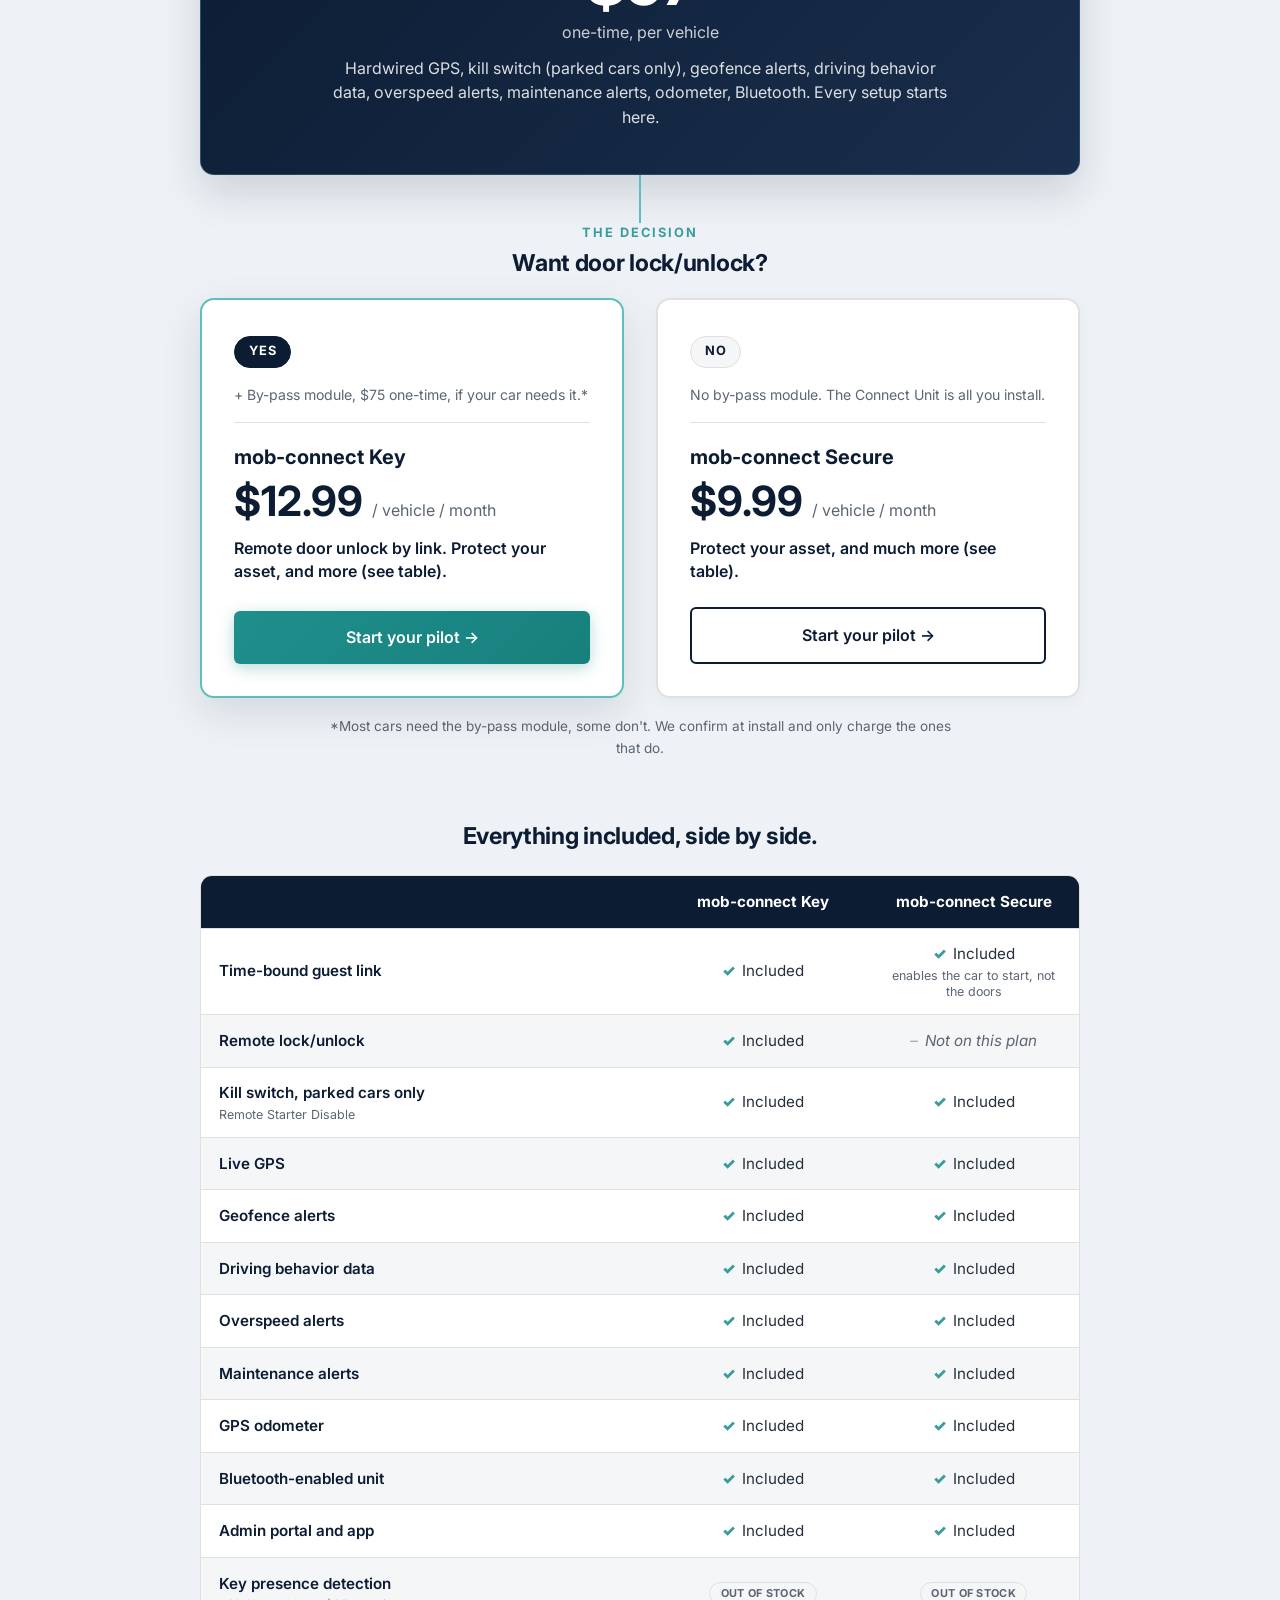
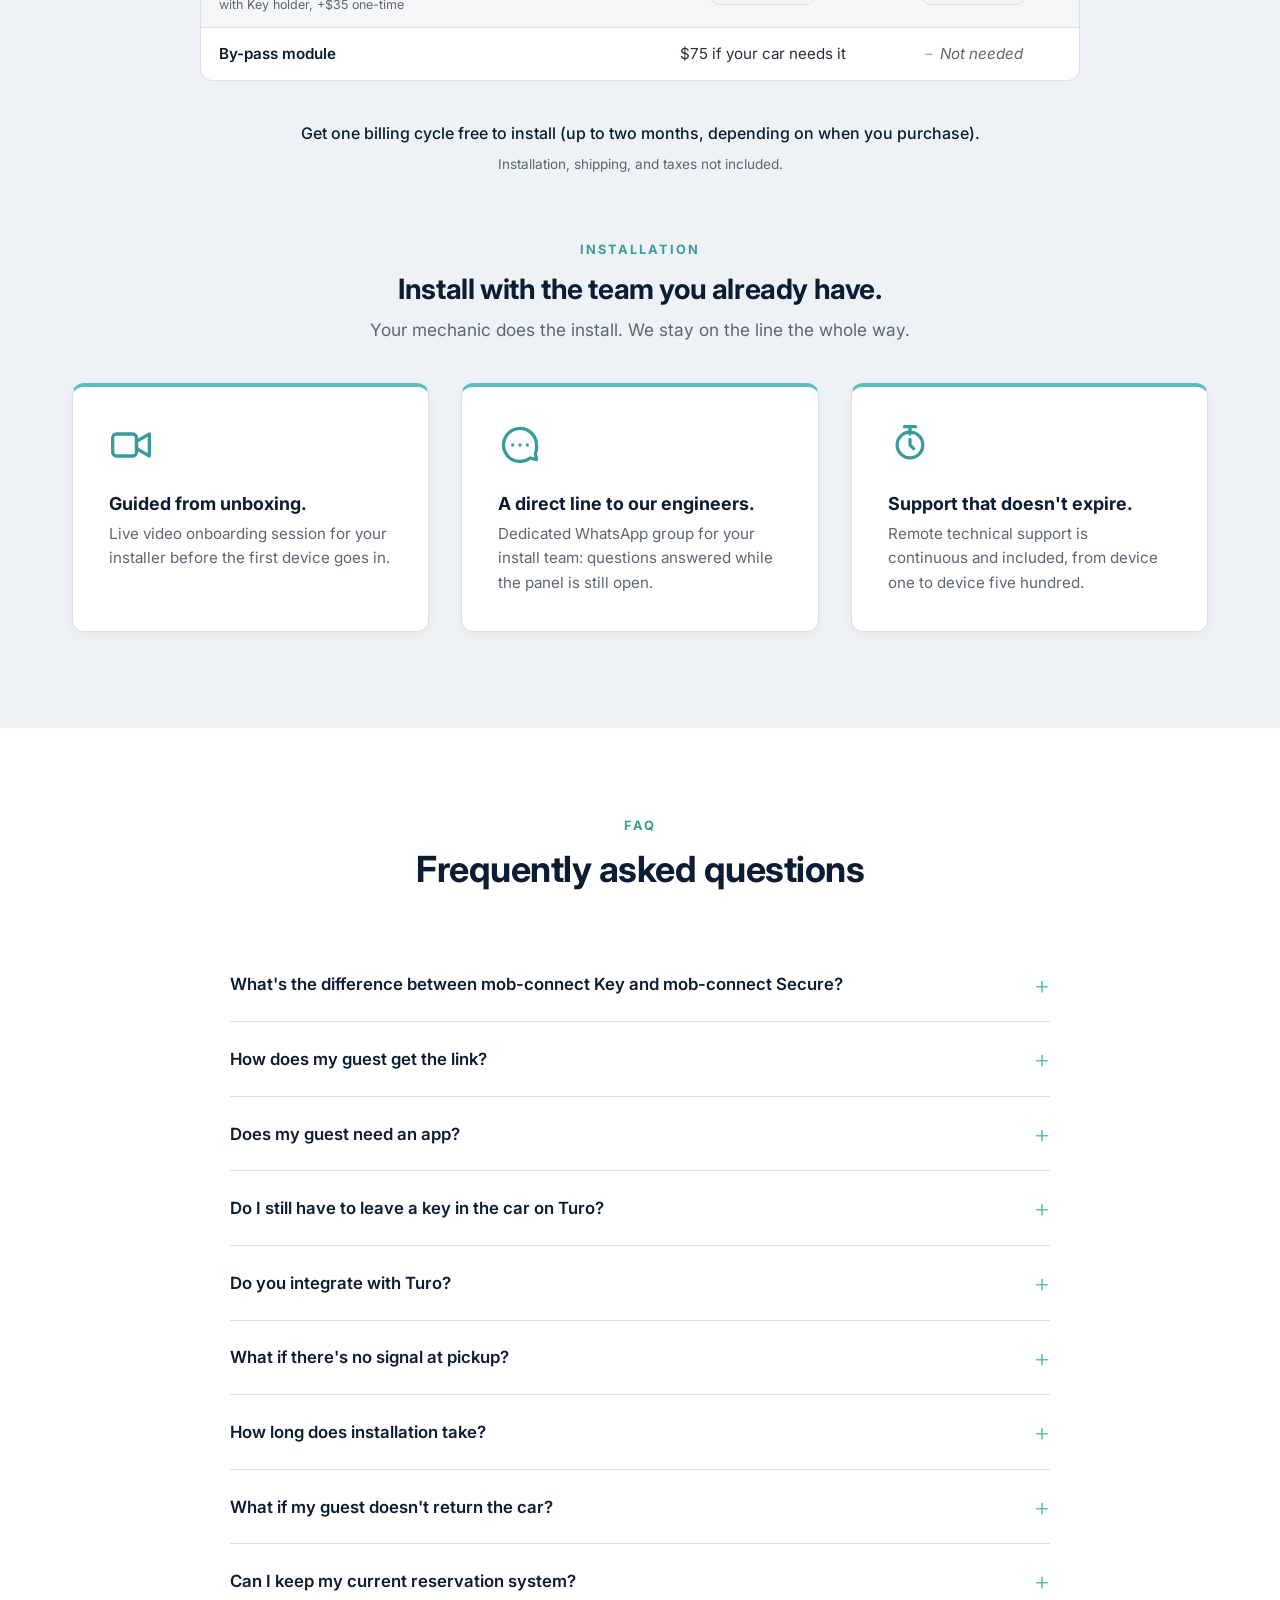
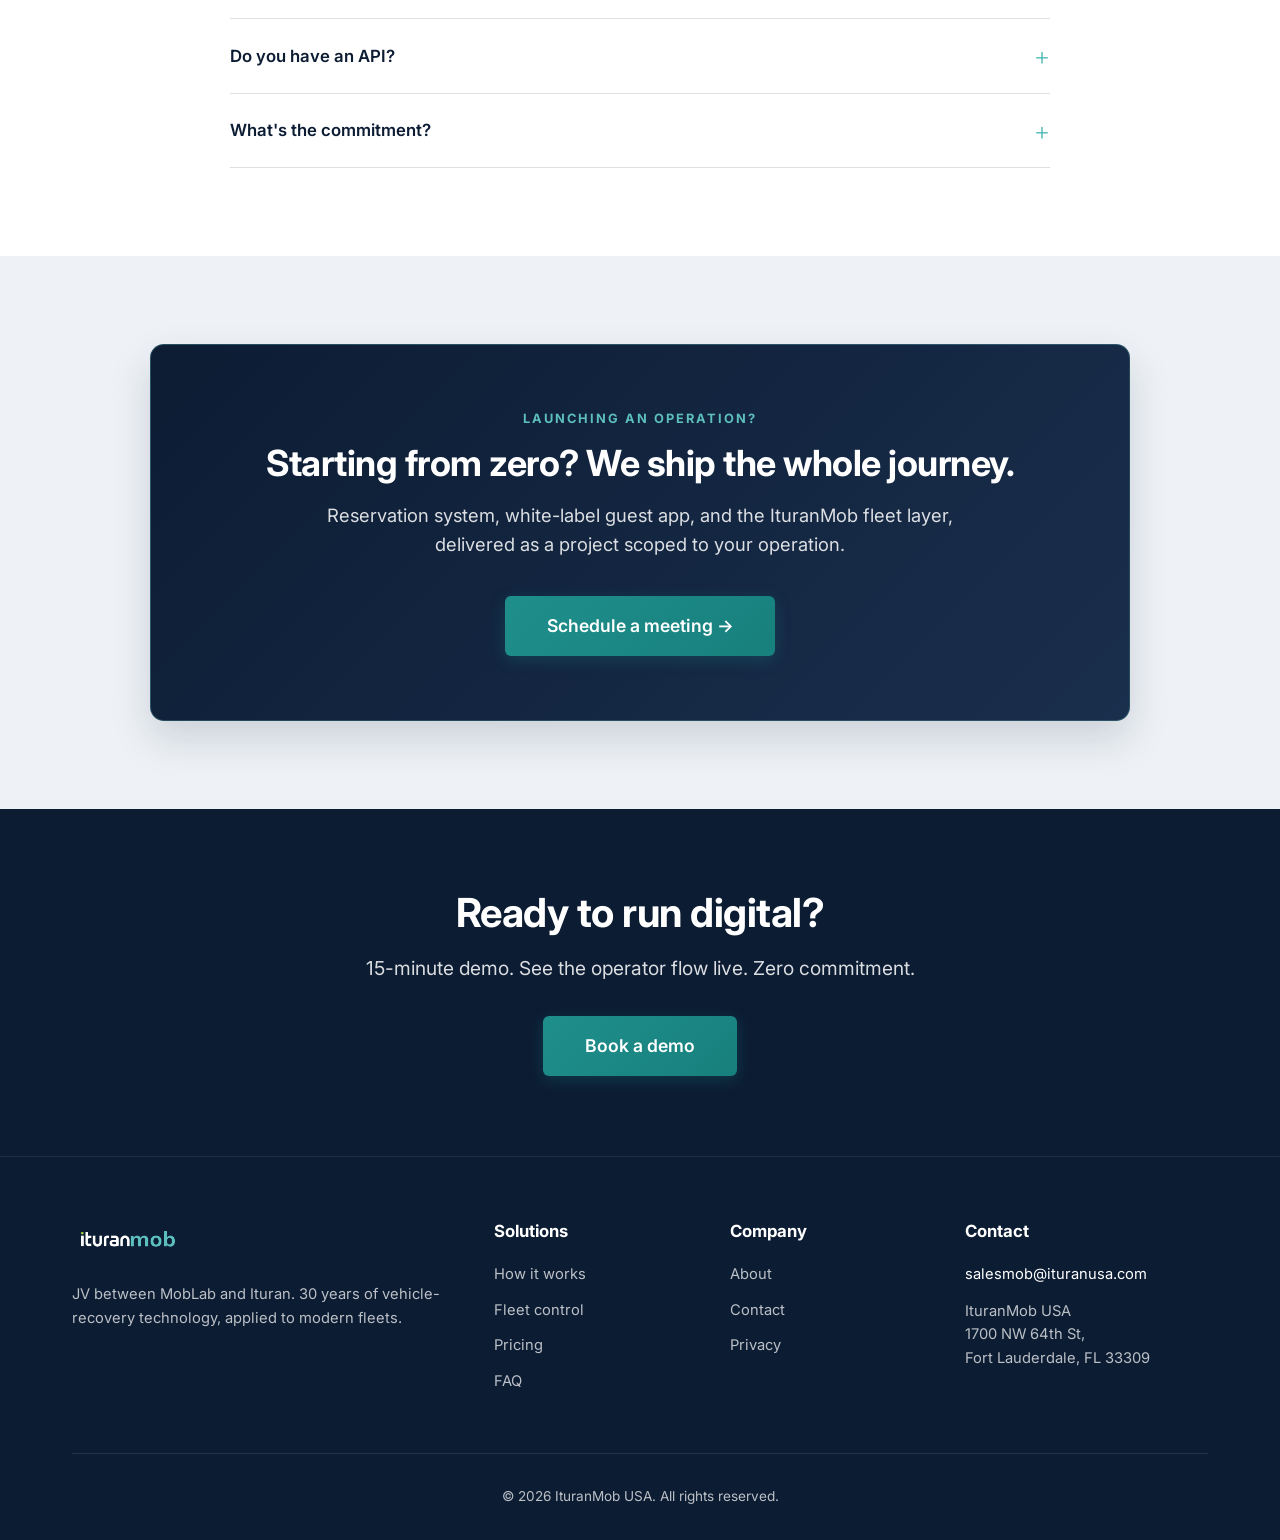
==== commit 8930ebb0: "Pricing: one decision, Key holder to table only, drop guest-app row, subgrid-aligned fork (brief 5.7" ====
--- a/index.html
+++ b/index.html
@@ -31,7 +31,7 @@
     <!-- Consent + Meta Pixel loader (brief §7 consent compliance): Meta pixel
          (config.js META_PIXEL_ID) loads immediately for non-Canadian visitors,
          deferred behind the consent banner for Canadian visitors. -->
-    <script src="consent.js?v=8930ebb"></script>
+    <script src="consent.js?v=1c8e420"></script>
     <!-- noscript fallback cannot be consent-gated (no JS runs to check the
          choice); accepted as negligible (noscript users only). -->
     <noscript><img height="1" width="1" style="display:none"
@@ -40,7 +40,7 @@
 
     <link rel="icon" type="image/svg+xml" href="assets/favicon.svg">
     <!-- Bump ?v= on every deploy (use git short hash) -->
-    <link rel="stylesheet" href="styles.css?v=8930ebb">
+    <link rel="stylesheet" href="styles.css?v=1c8e420">
     <link rel="preconnect" href="https://fonts.googleapis.com">
     <link rel="preconnect" href="https://fonts.gstatic.com" crossorigin>
     <link href="https://fonts.googleapis.com/css2?family=Inter:wght@400;500;600;700&display=swap" rel="stylesheet">
@@ -743,7 +743,7 @@
         </div>
     </div>
 
-    <script src="config.js?v=8930ebb"></script>
-    <script src="script.js?v=8930ebb"></script>
+    <script src="config.js?v=1c8e420"></script>
+    <script src="script.js?v=1c8e420"></script>
 </body>
 </html>
--- a/styles.css
+++ b/styles.css
@@ -335,10 +335,10 @@
 .fork { display: grid; grid-template-columns: repeat(2, 1fr); gap: 2rem; align-items: stretch; text-align: left; }
 .fork-side {
     background: var(--white); border-radius: 14px; padding: 2.25rem 2rem 2rem; position: relative;
-    border: 1px solid var(--border-color); display: flex; flex-direction: column;
+    border: 2px solid var(--border-color); display: flex; flex-direction: column;
     box-shadow: 0 4px 15px rgba(0,0,0,0.04);
 }
-.fork-side.featured { border: 2px solid var(--teal-brand); box-shadow: 0 14px 40px rgba(12,28,51,0.12); }
+.fork-side.featured { border-color: var(--teal-brand); box-shadow: 0 14px 40px rgba(12,28,51,0.12); }
 .fork-answer {
     display: inline-block; align-self: flex-start; font-size: 0.8rem; font-weight: 700; text-transform: uppercase; letter-spacing: 1px;
     padding: 0.3rem 0.85rem; border-radius: 999px; margin-bottom: 1rem;
@@ -353,6 +353,15 @@
 .price-subhead { font-size: 1rem; color: var(--navy-brand); font-weight: 600; line-height: 1.45; min-height: calc(1rem * 1.45 * 2); margin-bottom: 1.5rem; flex-grow: 1; }
 .price-btn { width: 100%; margin-top: auto; }
 .fork-note { font-size: 0.85rem; color: var(--gray-medium); text-align: center; margin: 1.1rem auto 0; max-width: 640px; }
+/* Row-level alignment across both sides: each side is a subgrid spanning the same six rows
+   (answer, hardware, plan, price, subhead, CTA), so a longer line on one side pushes the SAME row on the other. */
+@supports (grid-template-rows: subgrid) {
+    .fork-side { display: grid; grid-template-rows: subgrid; grid-row: span 6; row-gap: 0; align-content: start; }
+    .fork-answer { align-self: start; justify-self: start; }
+    .fork-hardware { min-height: 0; }
+    .price-subhead { min-height: 0; flex-grow: 0; }
+    .price-btn { margin-top: 0; align-self: end; }
+}
 
 /* ---- Comparison table (brief §5.7): parity rule, gray out what's unavailable, never omit ---- */
 .compare { max-width: 880px; margin: 4rem auto 0; }
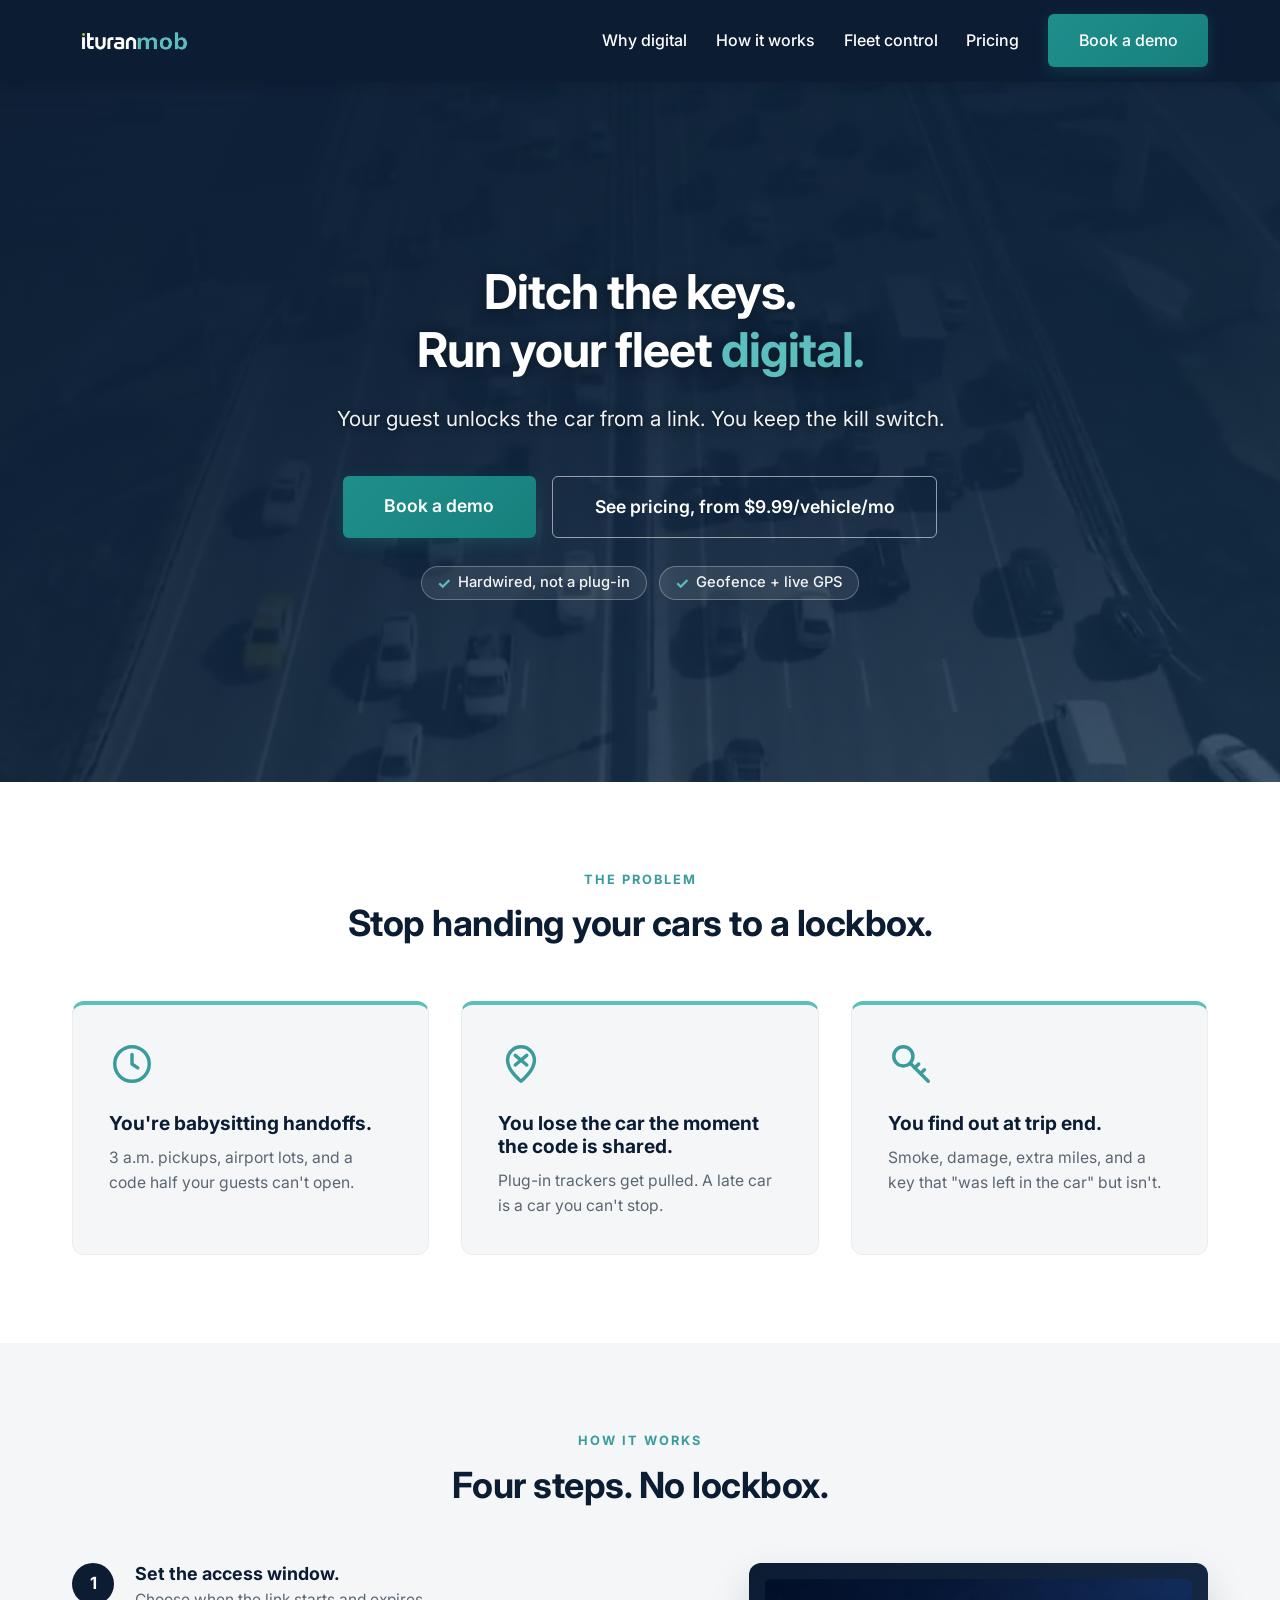
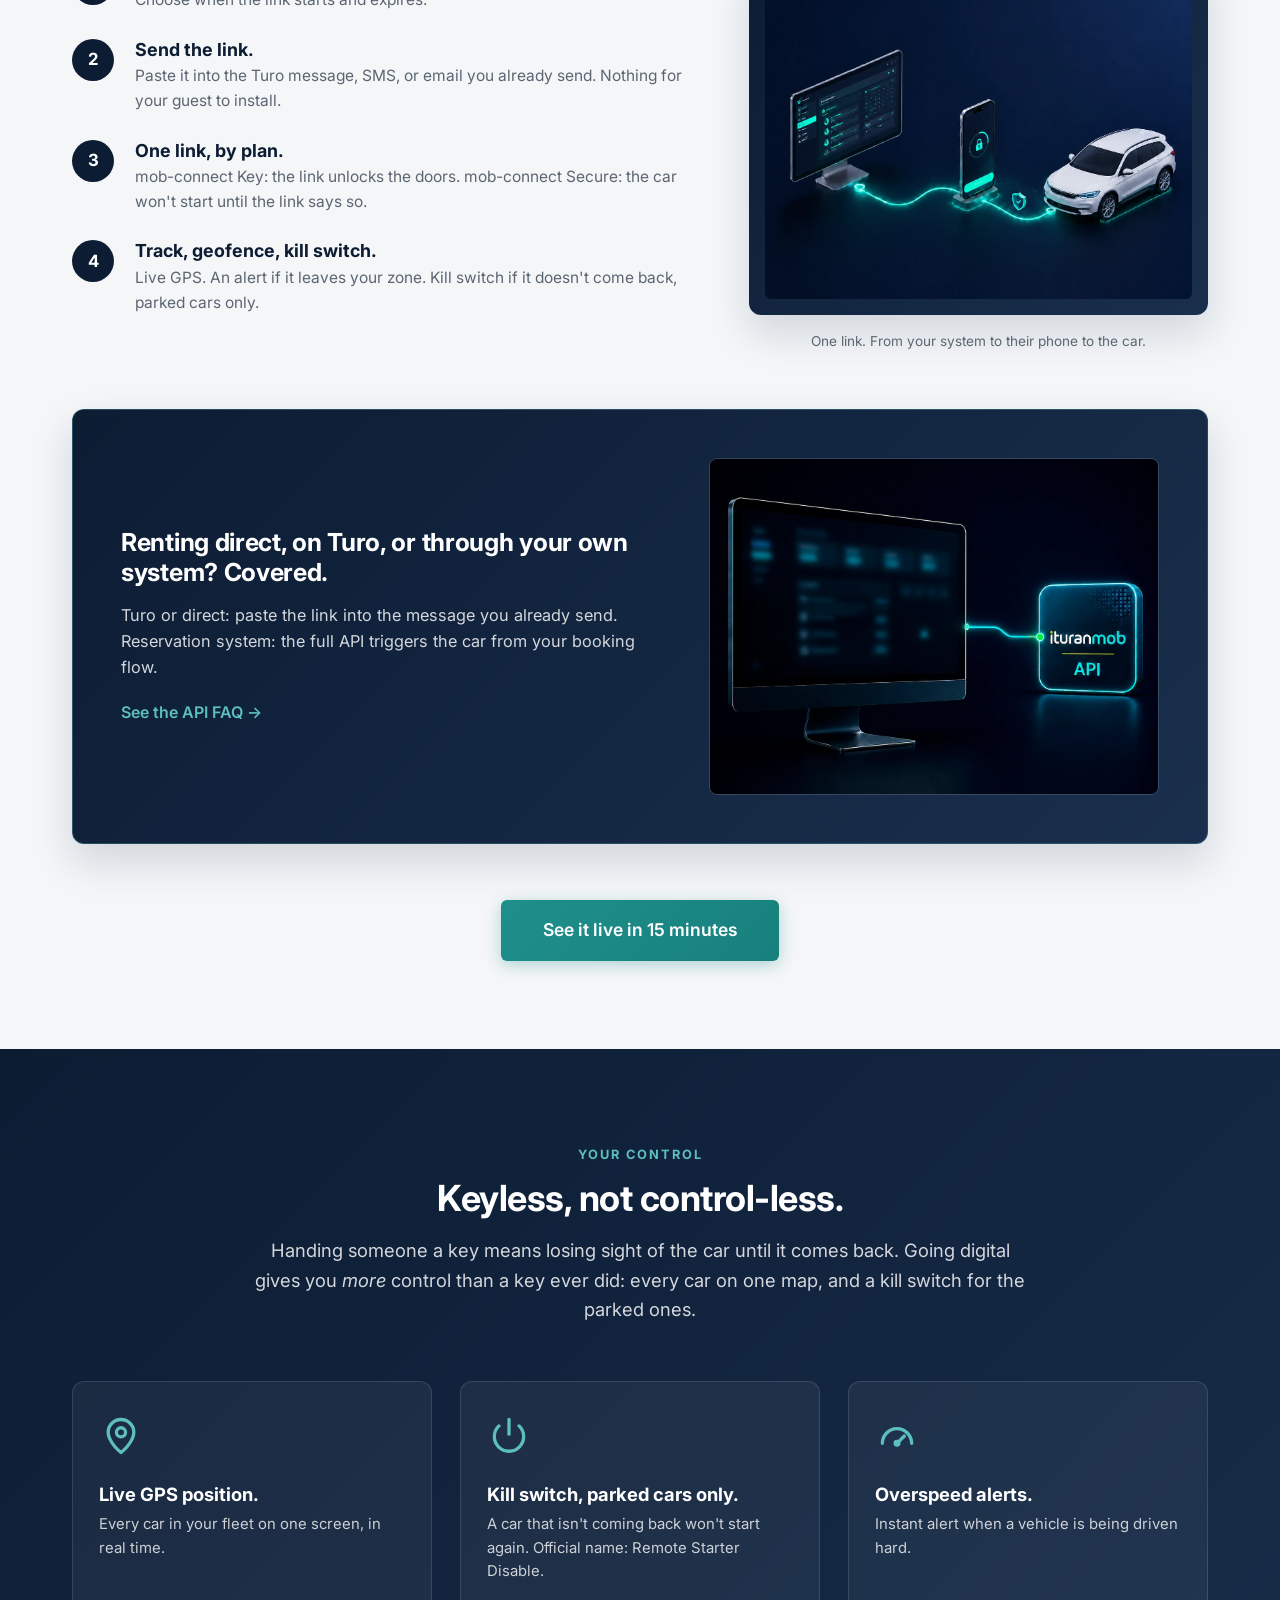
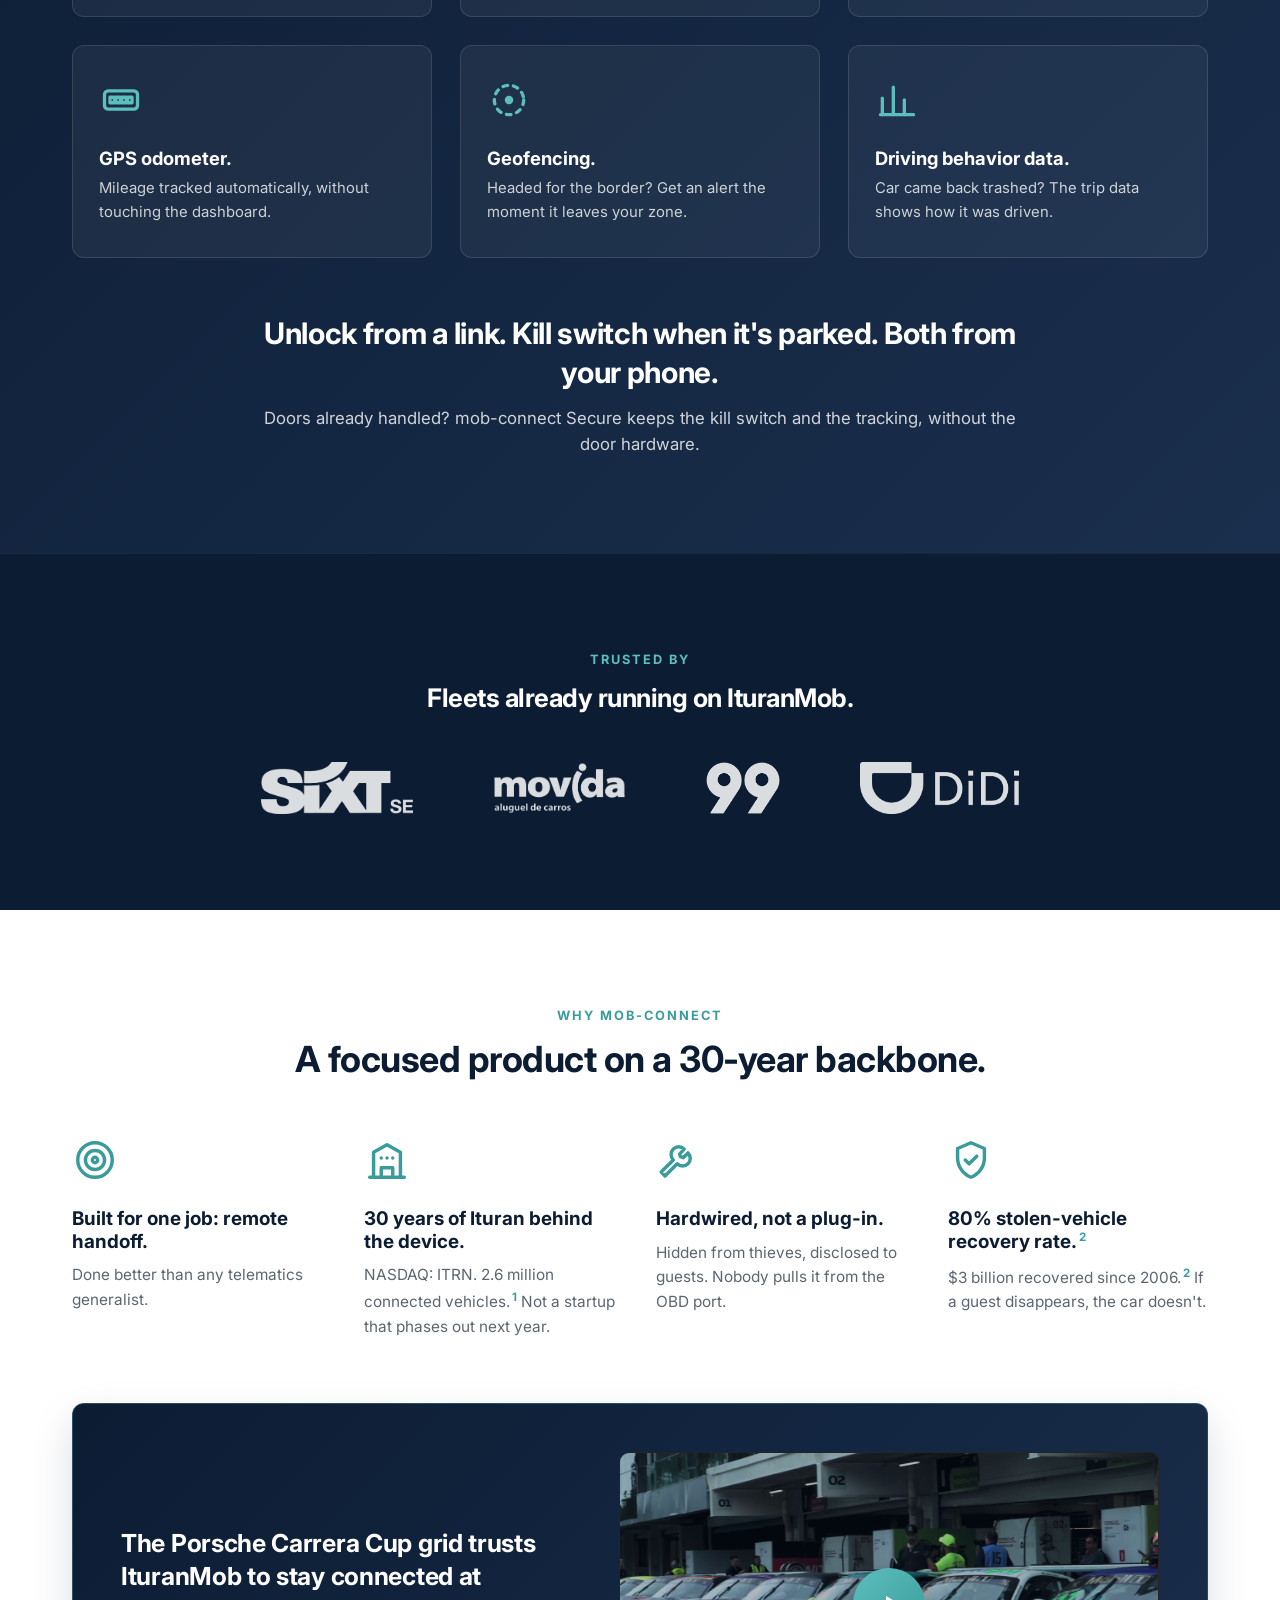
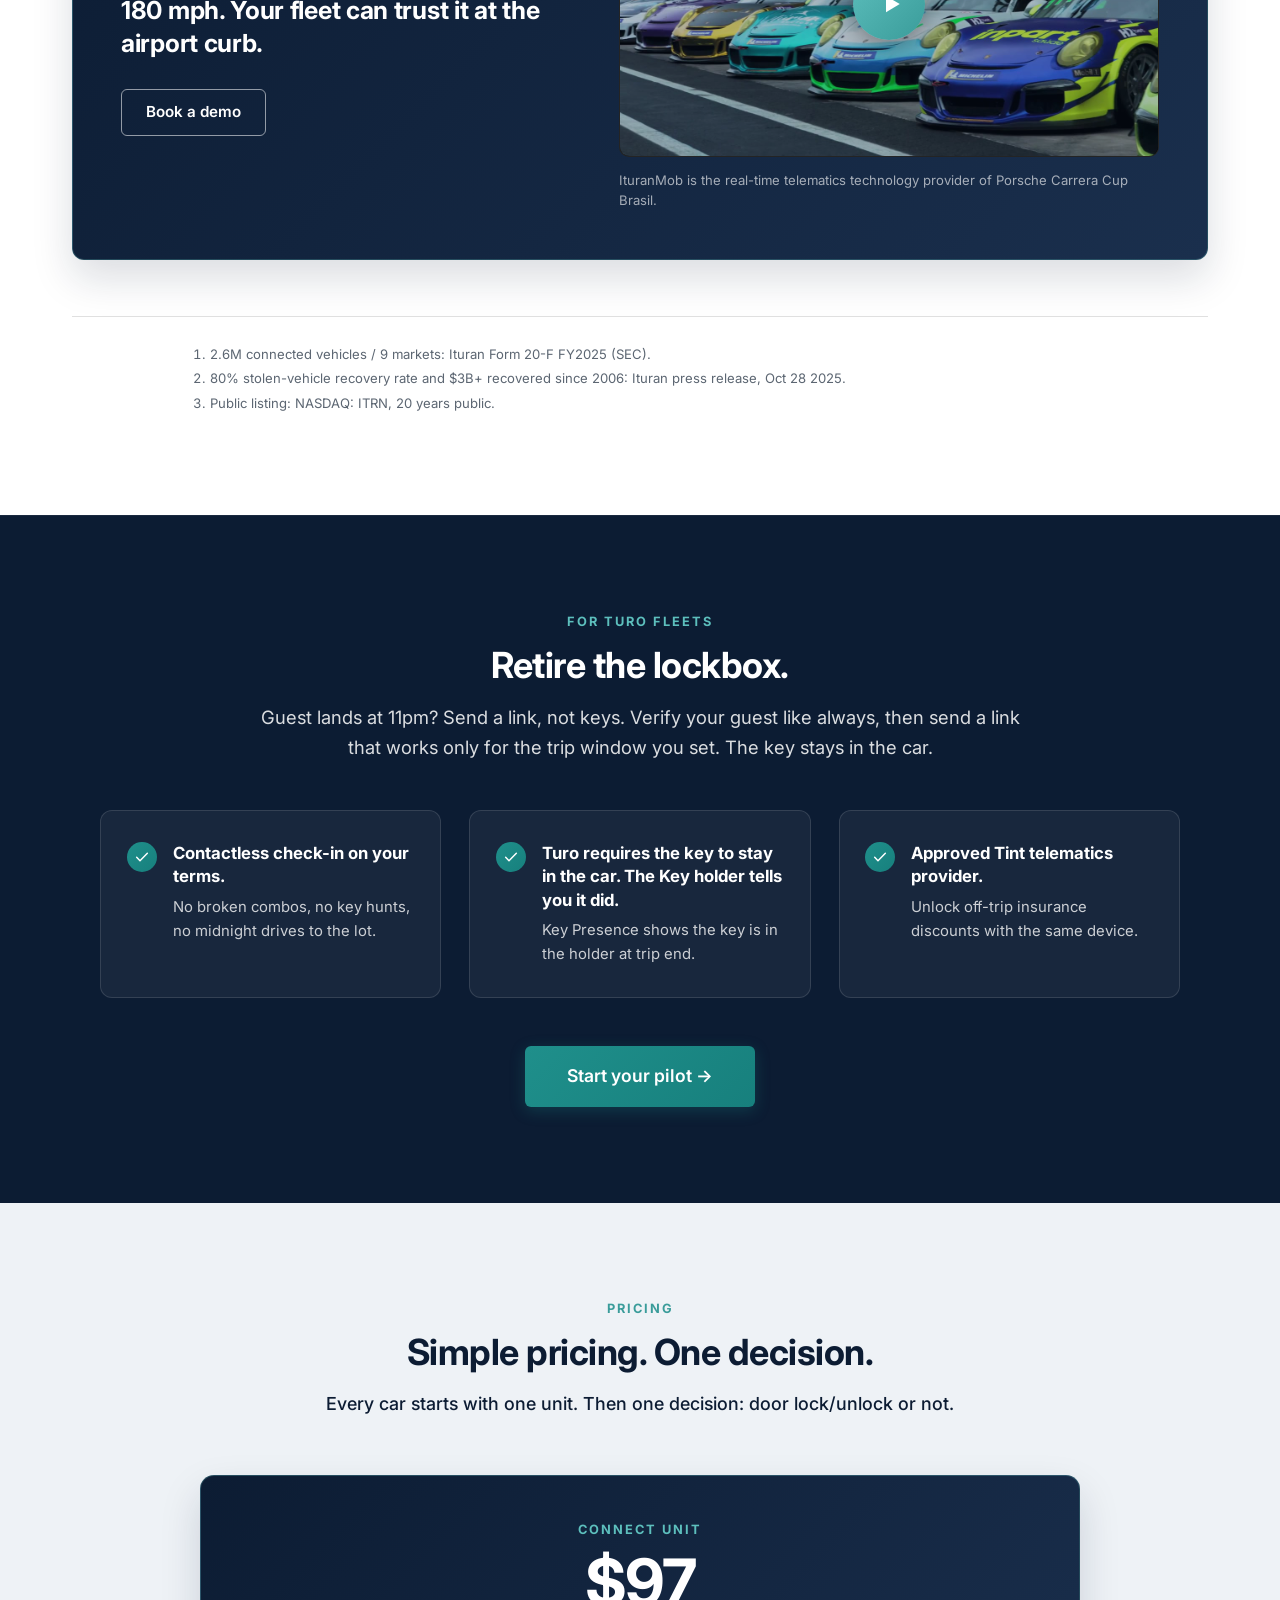
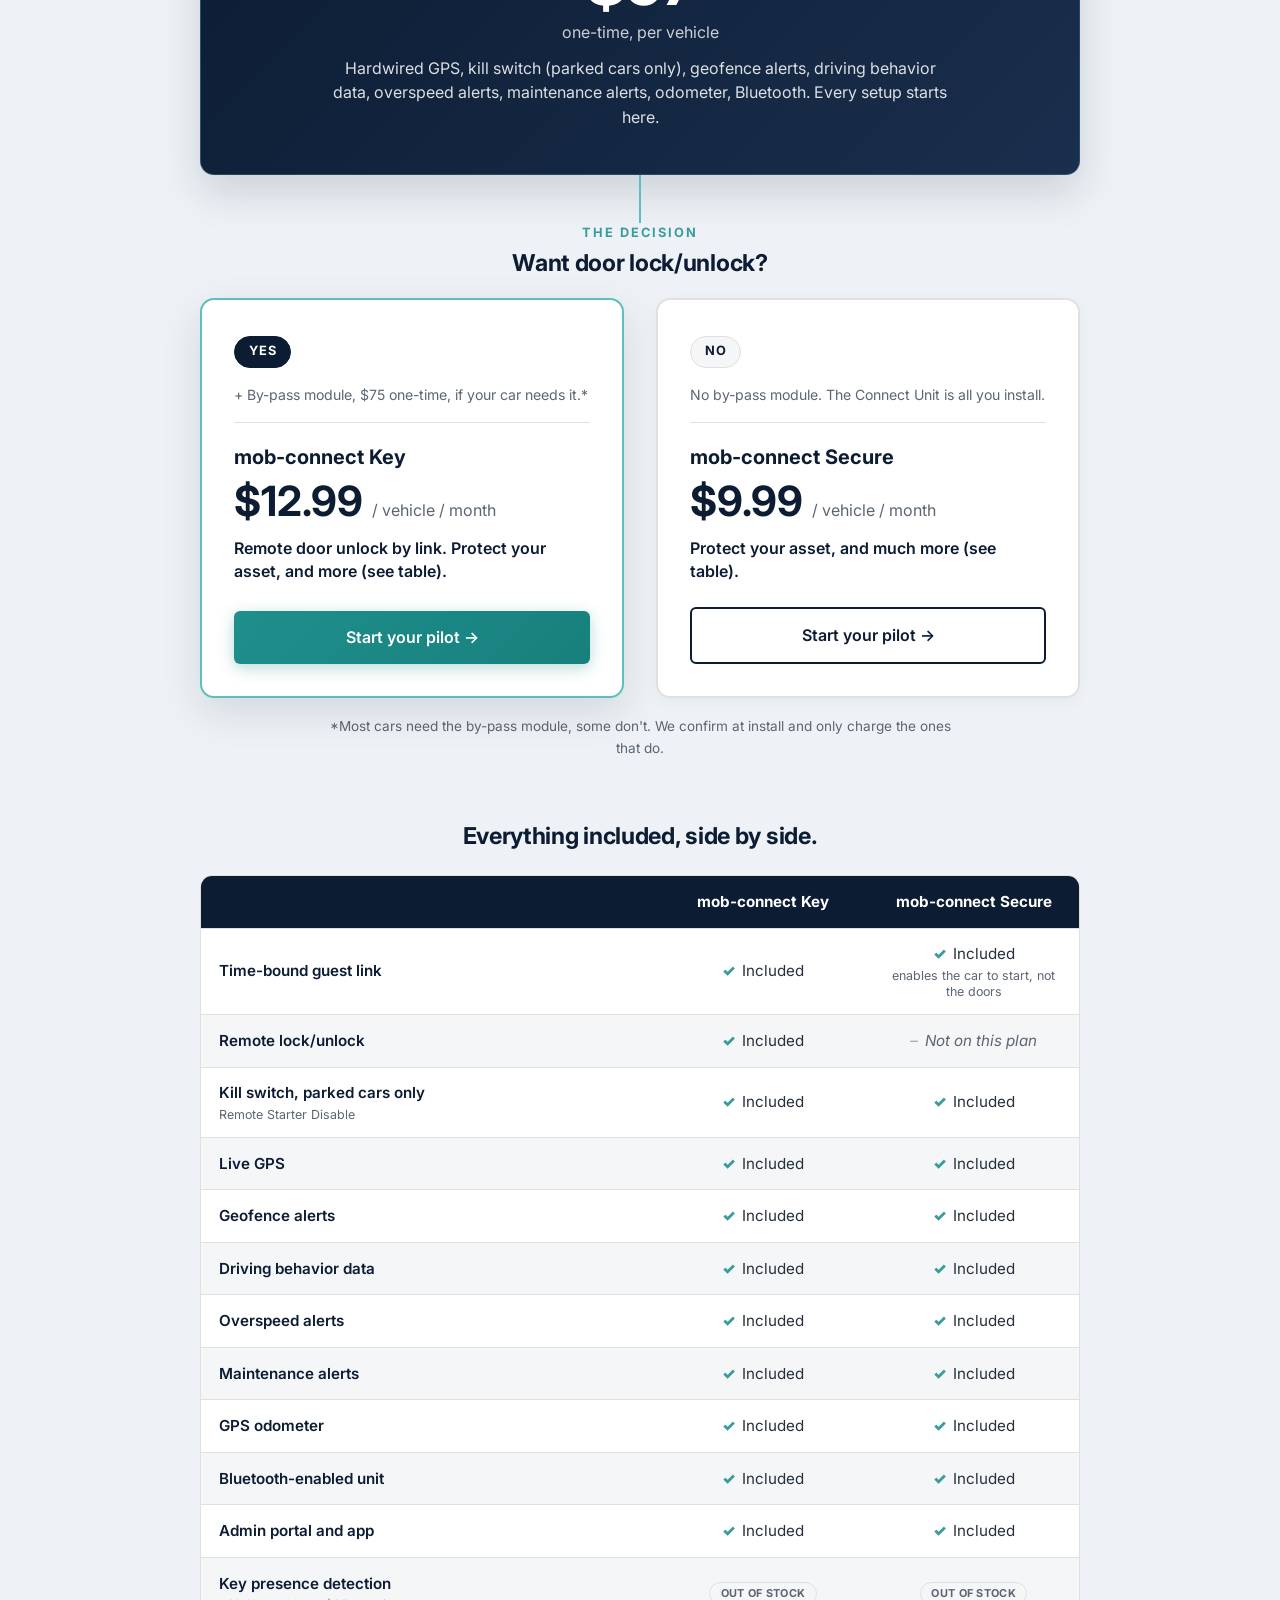
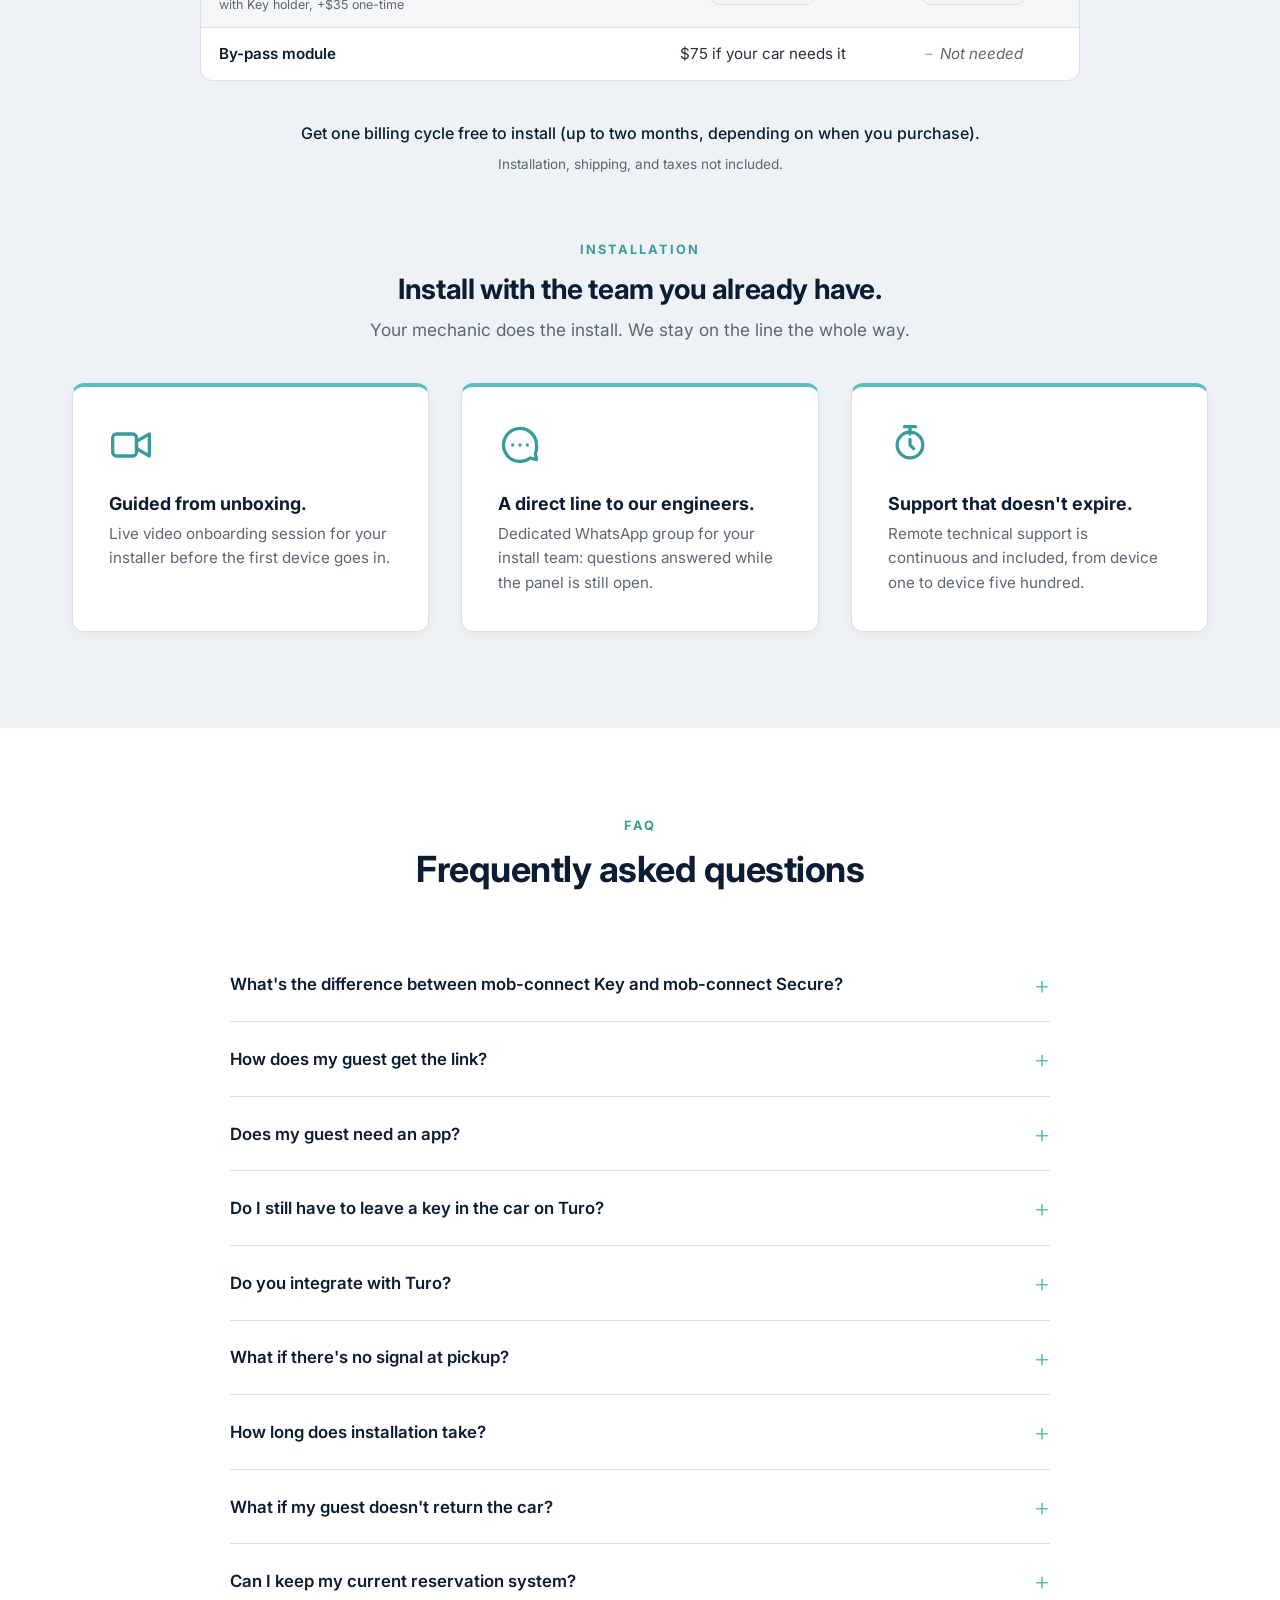
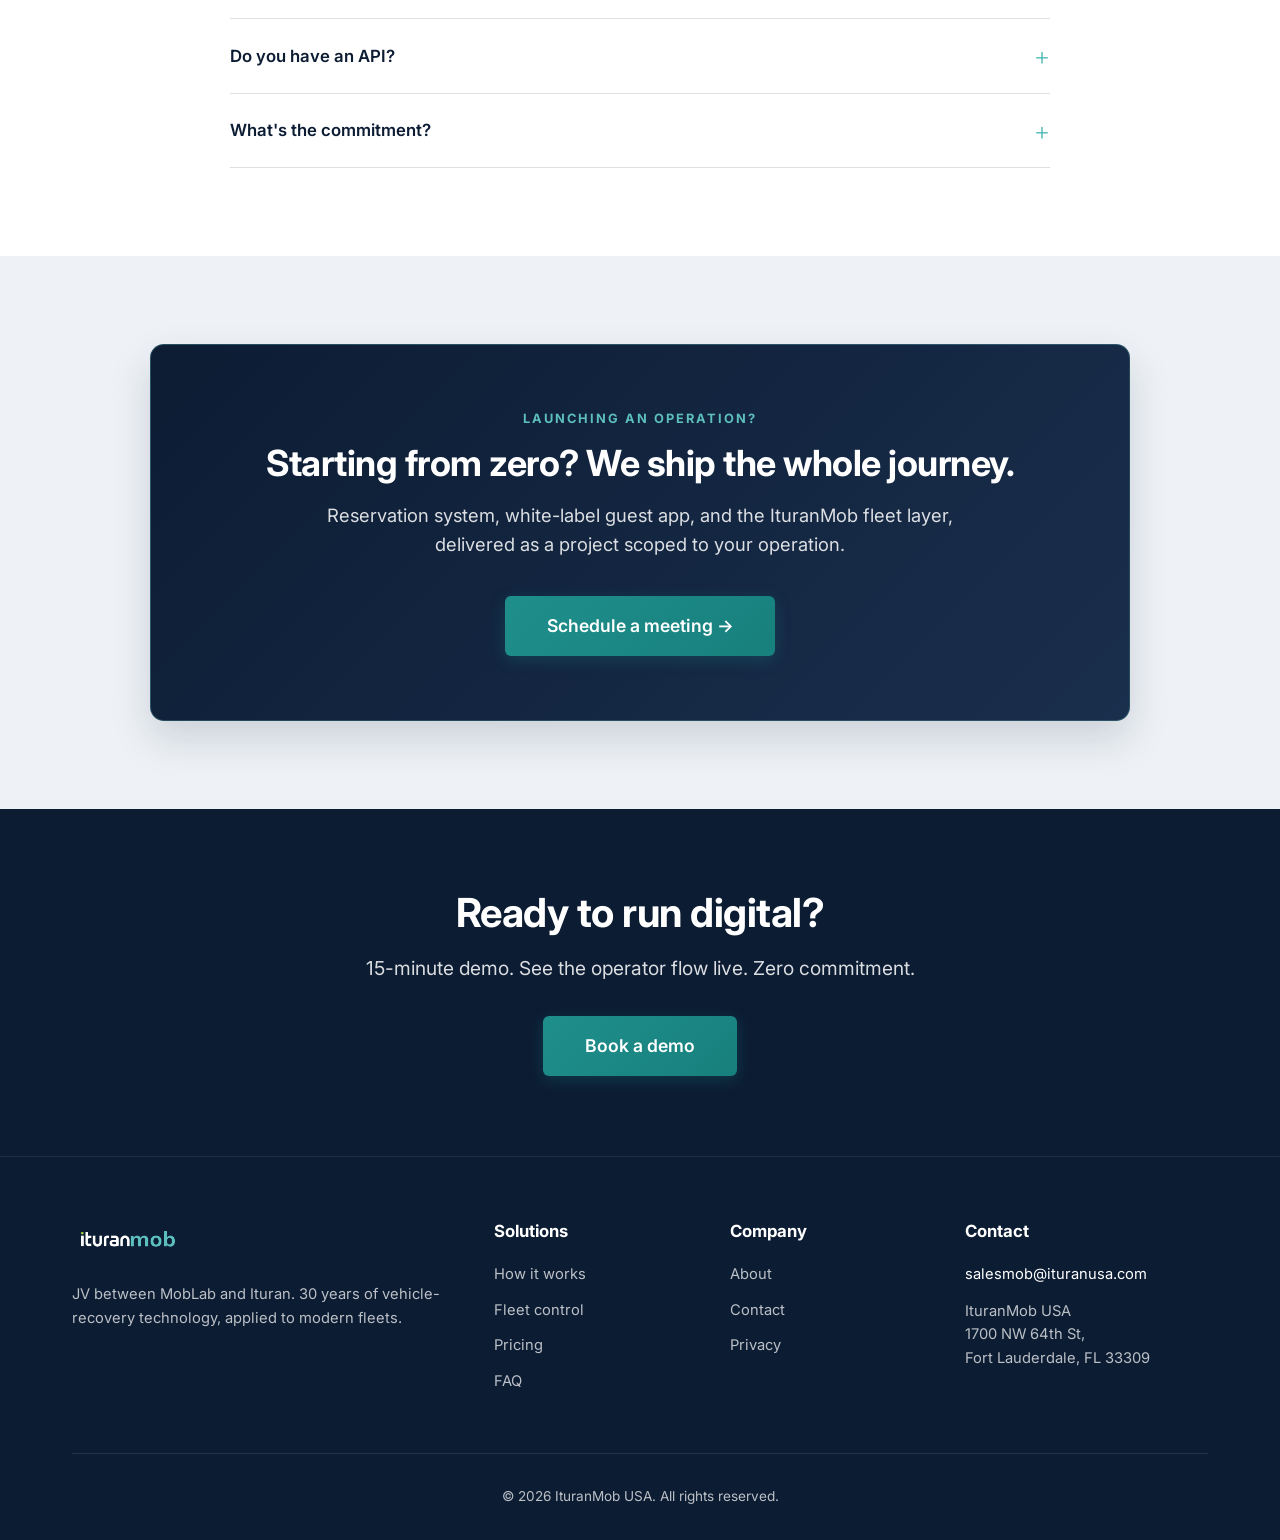
==== commit 3a910132: "Bump cache-buster to ae866a0 Co-Authored-By: Claude Fable 5.1 <noreply@anthropic.com>" ====
--- a/index.html
+++ b/index.html
@@ -31,7 +31,7 @@
     <!-- Consent + Meta Pixel loader (brief §7 consent compliance): Meta pixel
          (config.js META_PIXEL_ID) loads immediately for non-Canadian visitors,
          deferred behind the consent banner for Canadian visitors. -->
-    <script src="consent.js?v=1c8e420"></script>
+    <script src="consent.js?v=ae866a0"></script>
     <!-- noscript fallback cannot be consent-gated (no JS runs to check the
          choice); accepted as negligible (noscript users only). -->
     <noscript><img height="1" width="1" style="display:none"
@@ -40,7 +40,7 @@
 
     <link rel="icon" type="image/svg+xml" href="assets/favicon.svg">
     <!-- Bump ?v= on every deploy (use git short hash) -->
-    <link rel="stylesheet" href="styles.css?v=1c8e420">
+    <link rel="stylesheet" href="styles.css?v=ae866a0">
     <link rel="preconnect" href="https://fonts.googleapis.com">
     <link rel="preconnect" href="https://fonts.gstatic.com" crossorigin>
     <link href="https://fonts.googleapis.com/css2?family=Inter:wght@400;500;600;700&display=swap" rel="stylesheet">
@@ -82,7 +82,6 @@
                 <ul class="hero-chips" aria-label="Capabilities">
                     <li class="chip"><span class="chip-check" aria-hidden="true">&check;</span>Hardwired, not a plug-in</li>
                     <li class="chip"><span class="chip-check" aria-hidden="true">&check;</span>Geofence + live GPS</li>
-                    <li class="chip"><span class="chip-check" aria-hidden="true">&check;</span>No app for your guest</li>
                 </ul>
             </div>
         </div>
@@ -743,7 +742,7 @@
         </div>
     </div>
 
-    <script src="config.js?v=1c8e420"></script>
-    <script src="script.js?v=1c8e420"></script>
+    <script src="config.js?v=ae866a0"></script>
+    <script src="script.js?v=ae866a0"></script>
 </body>
 </html>
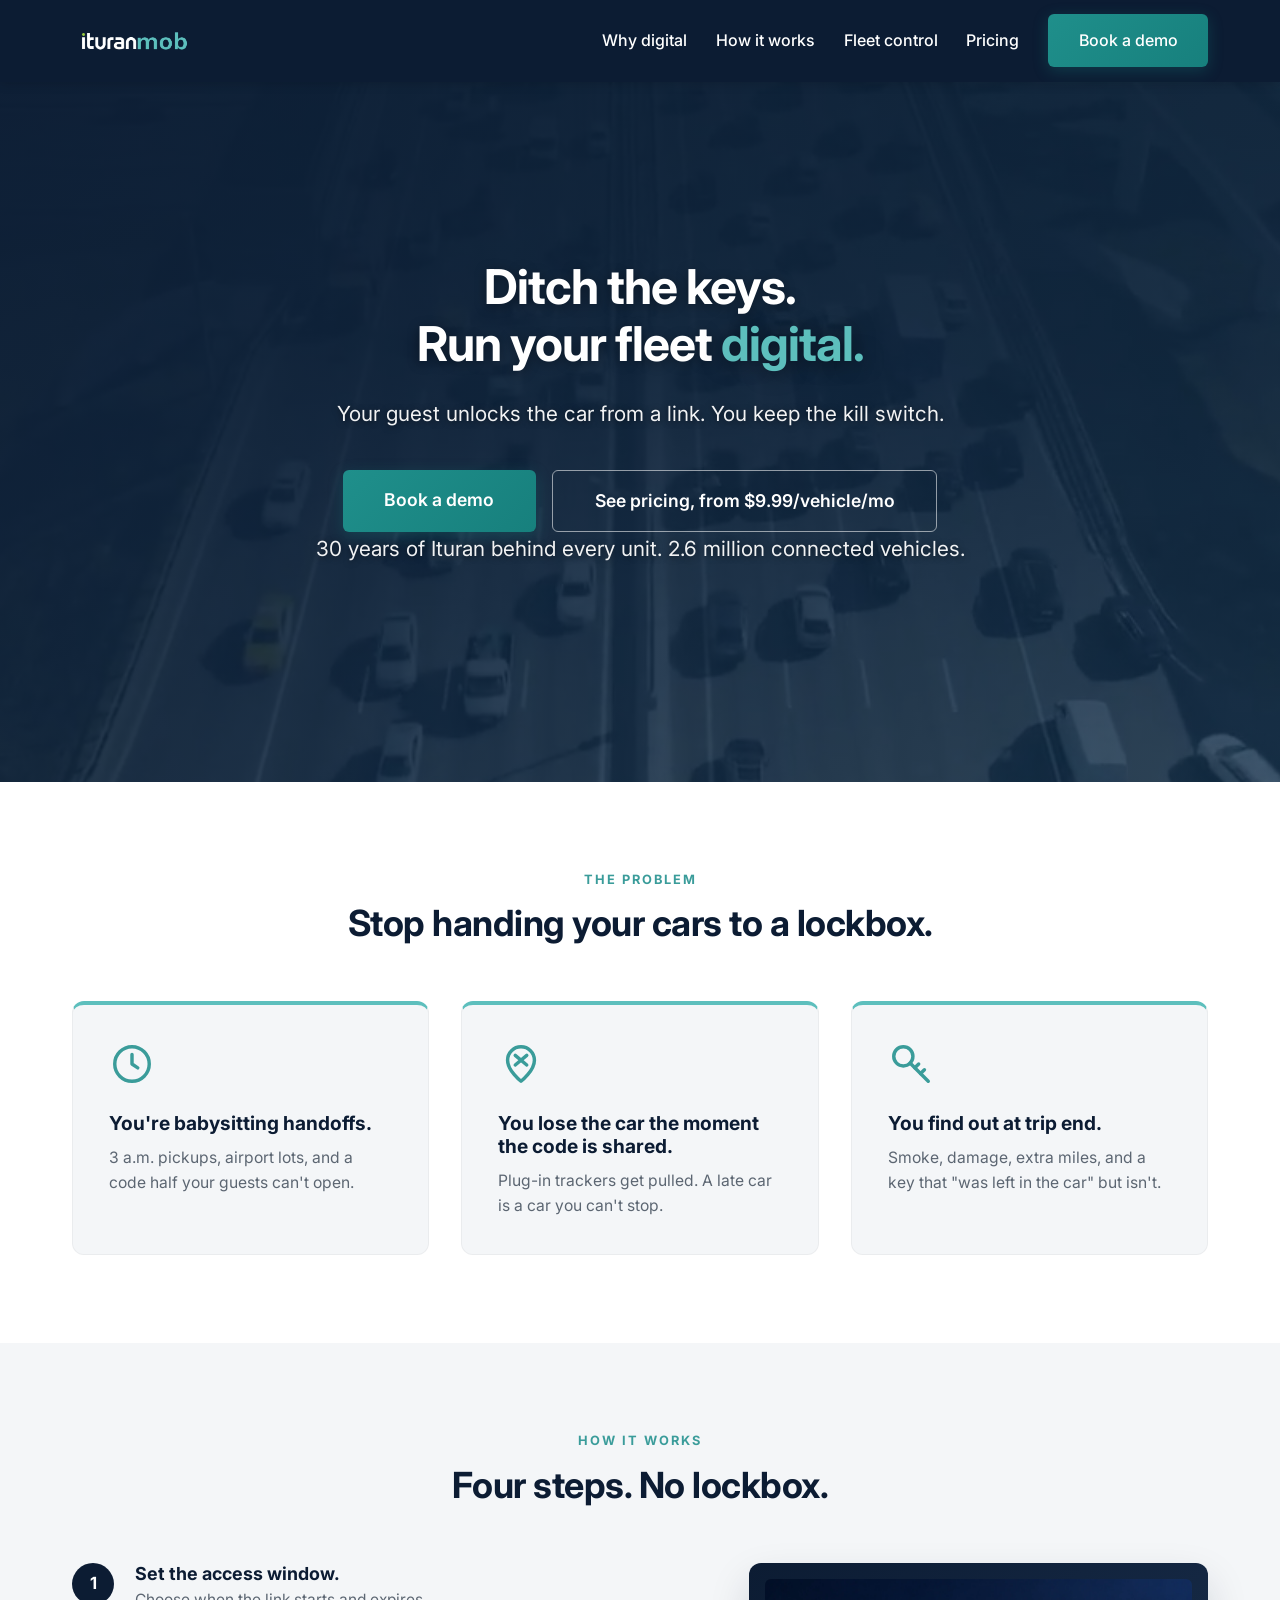
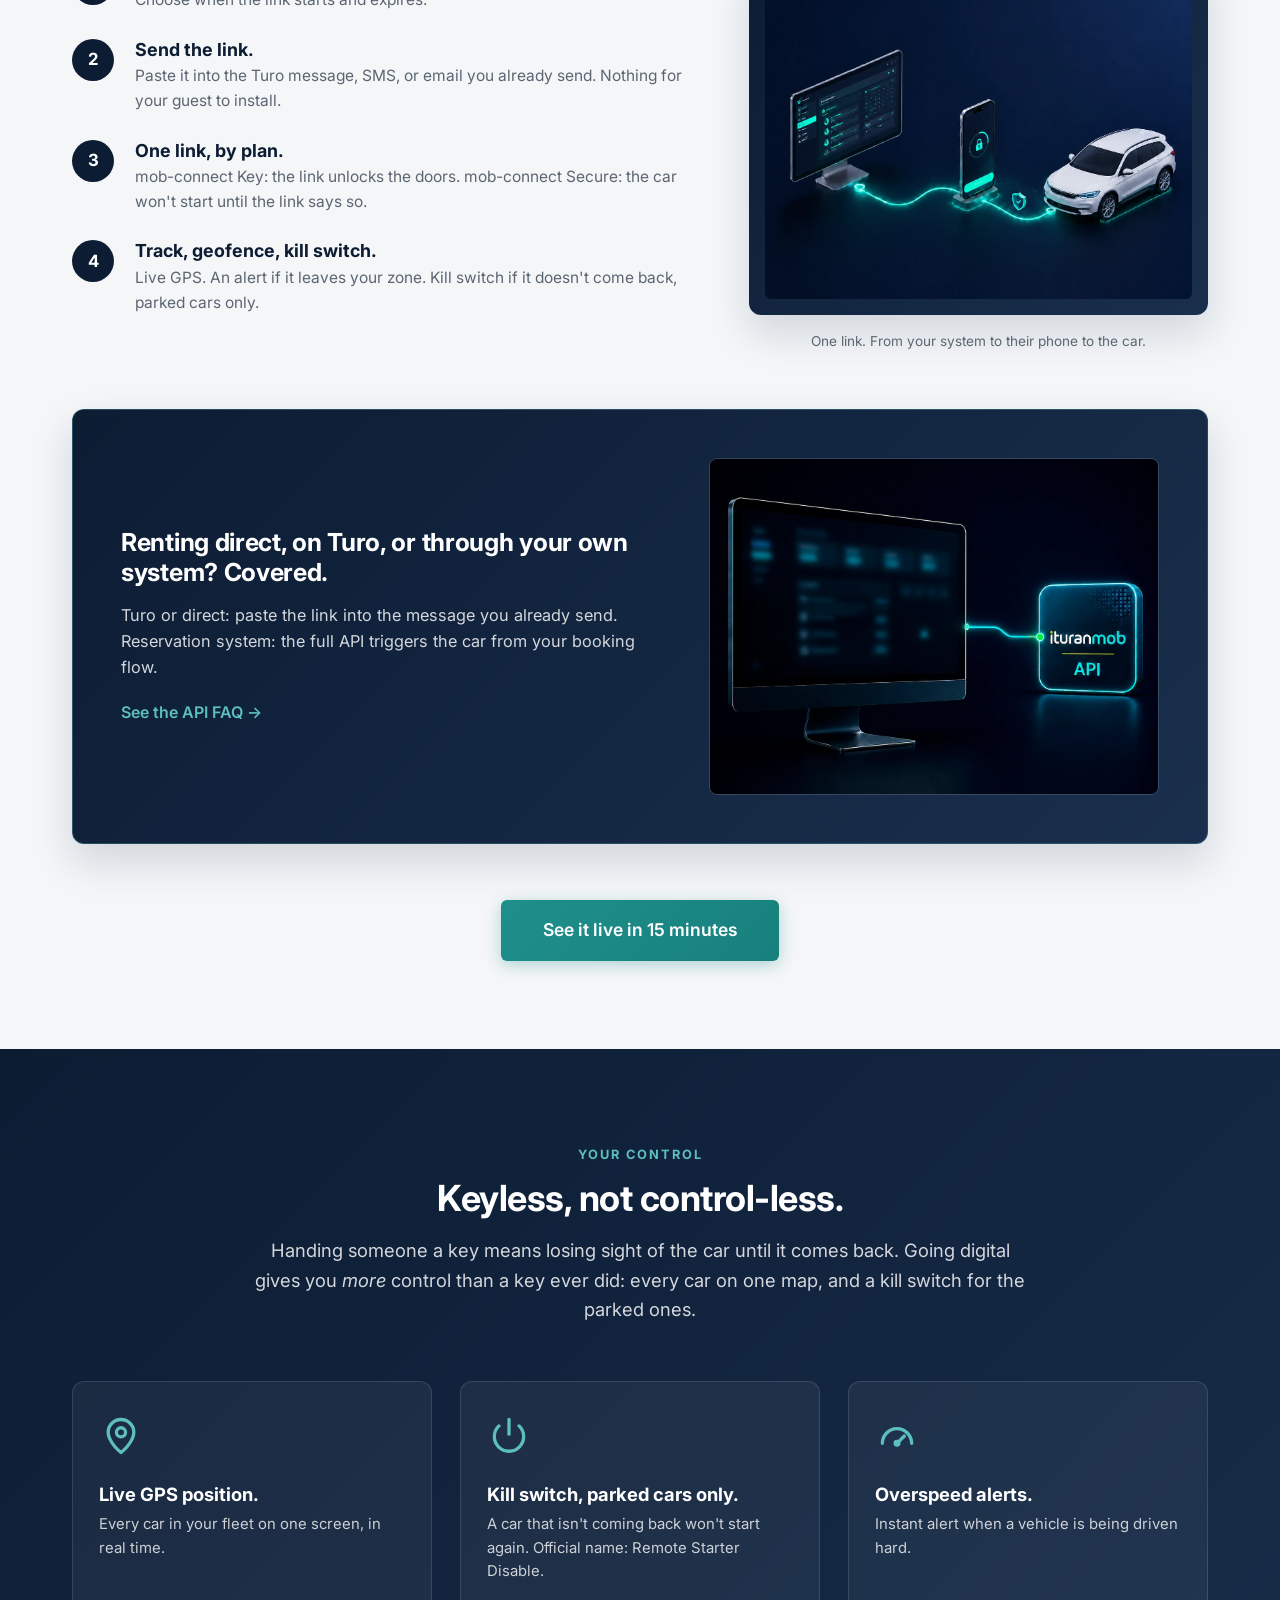
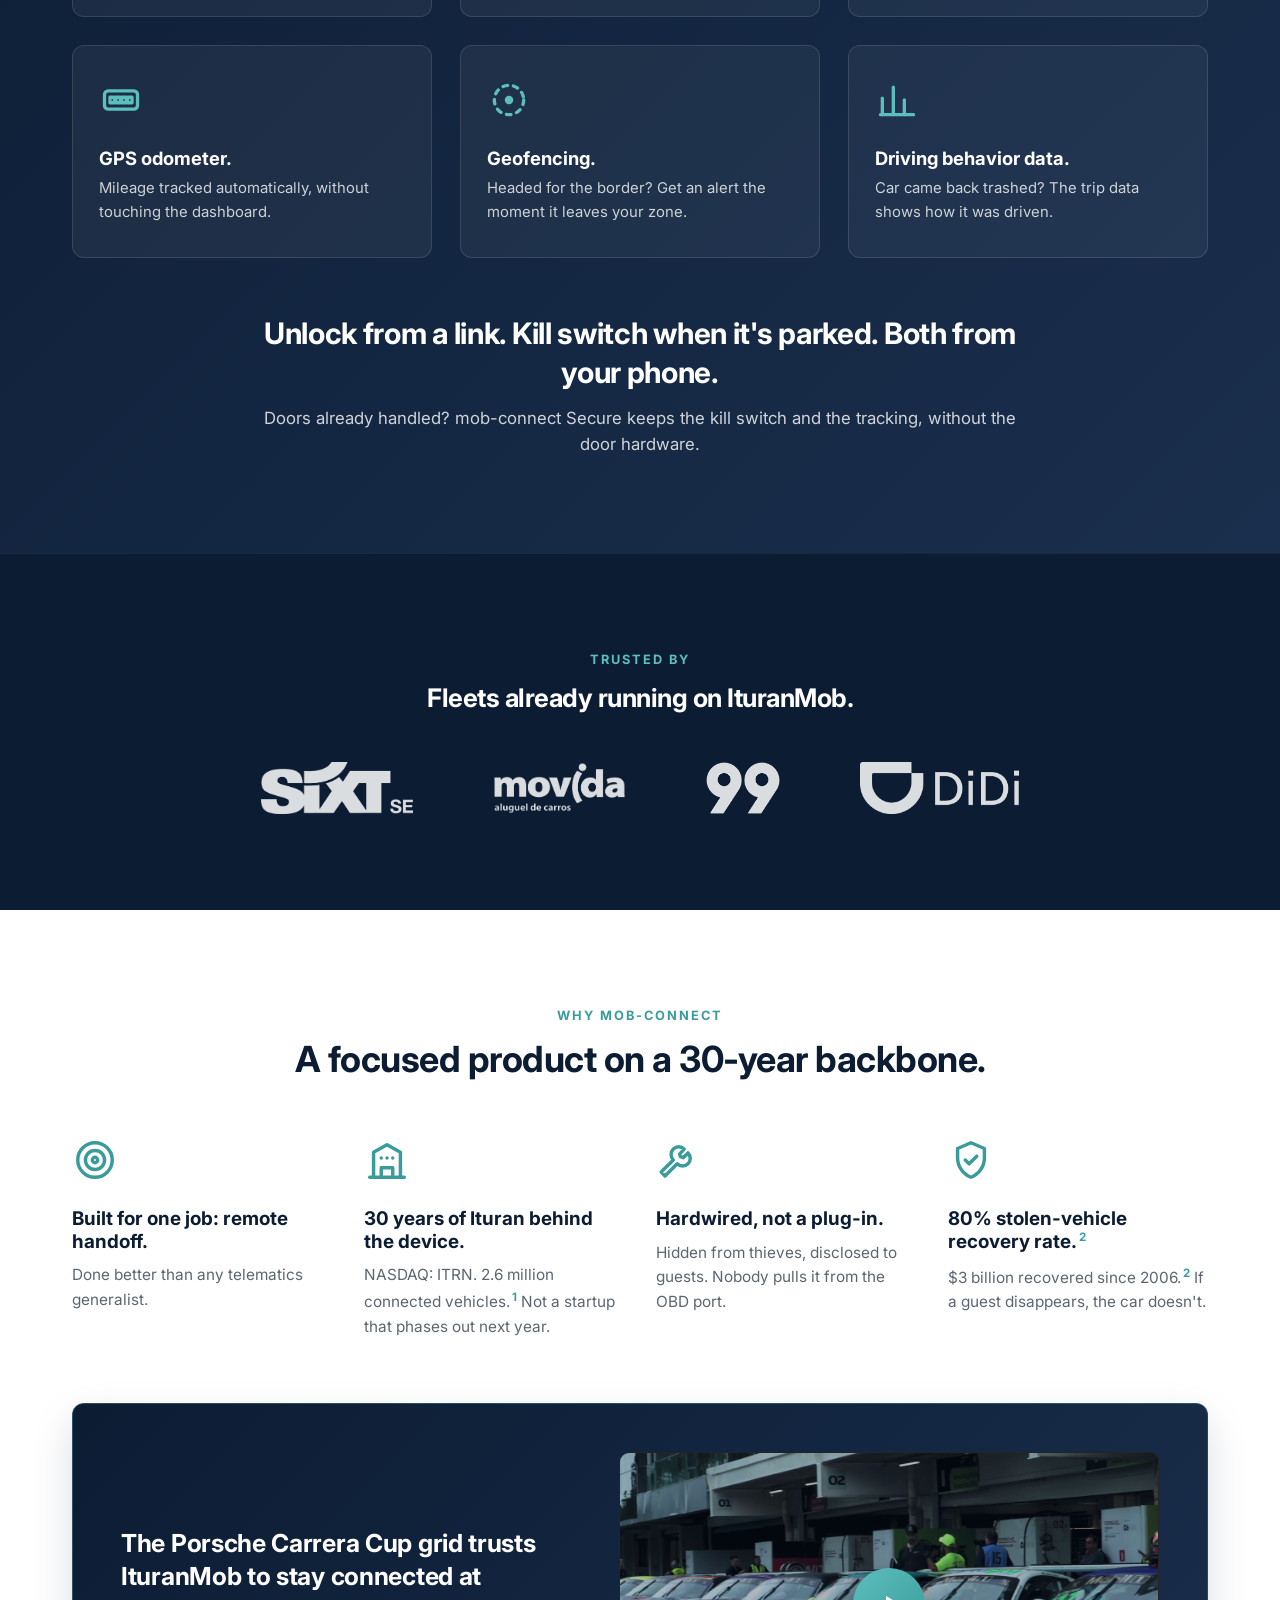
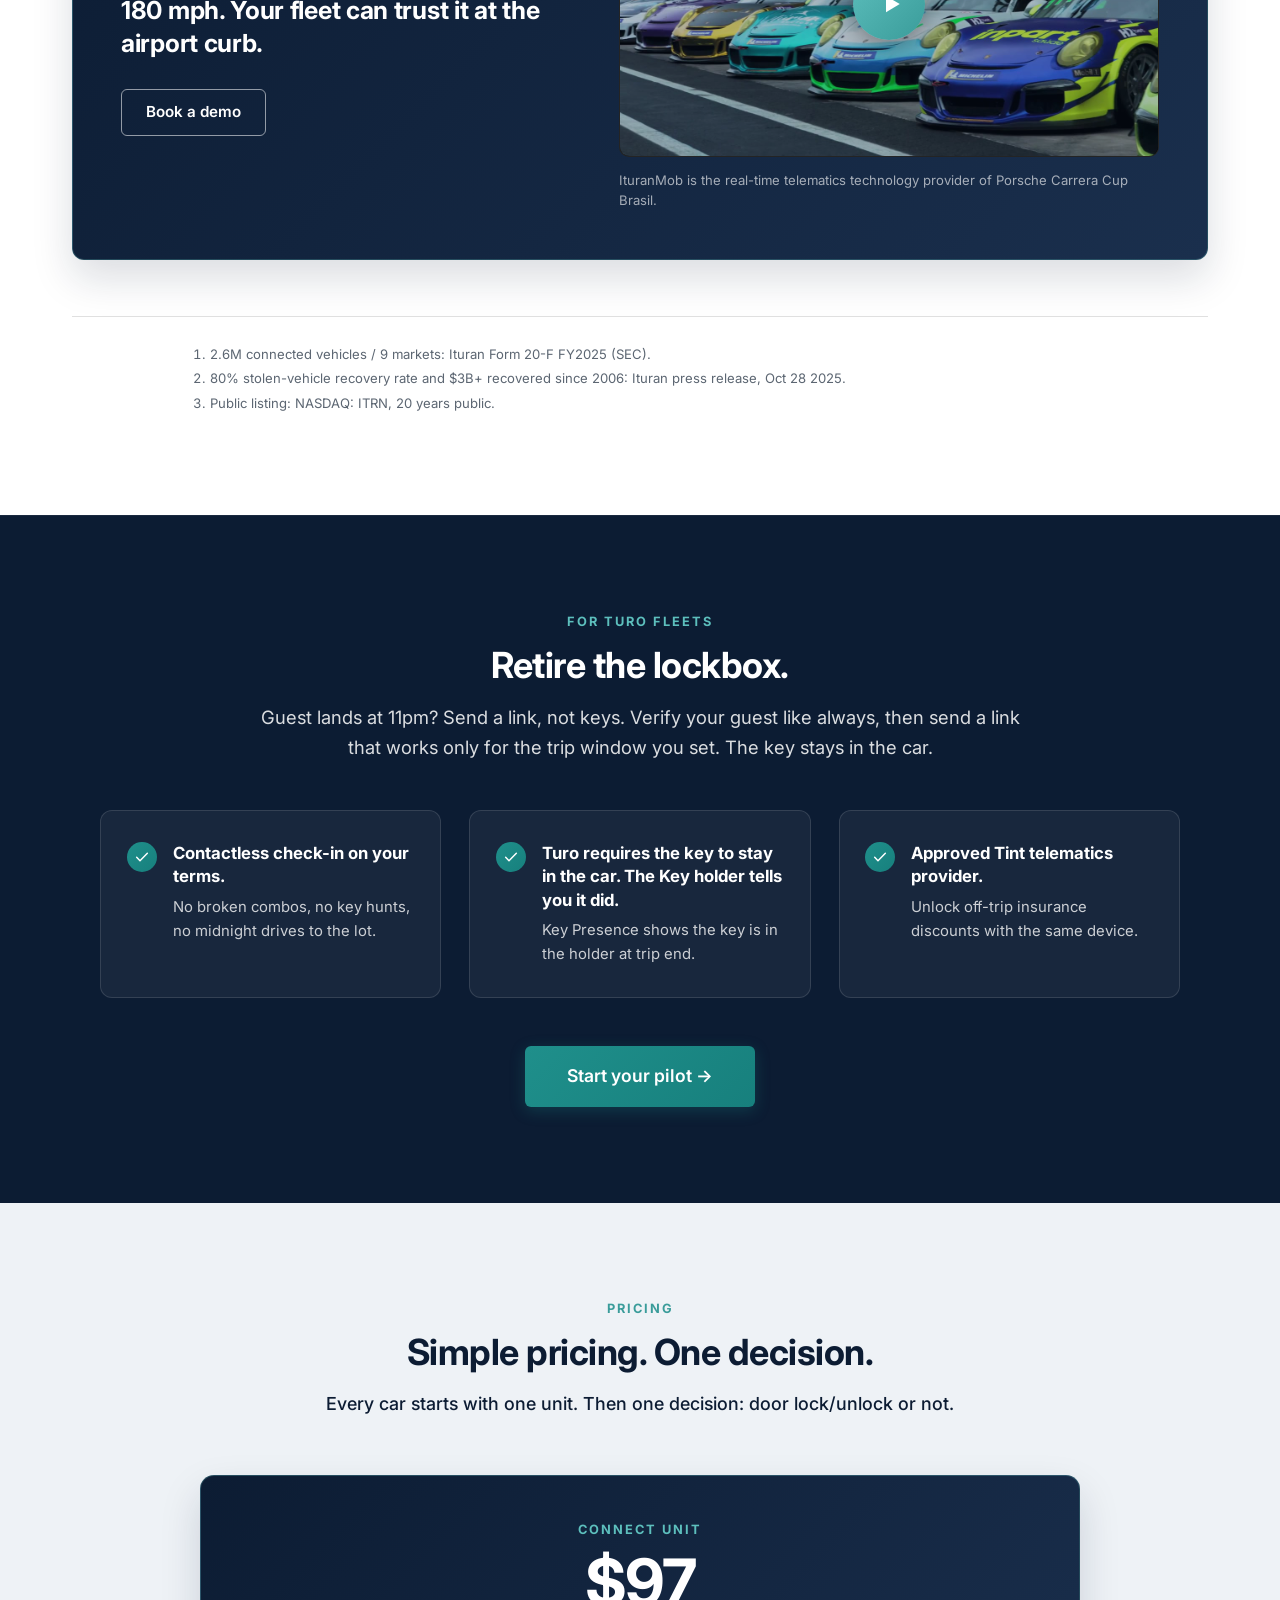
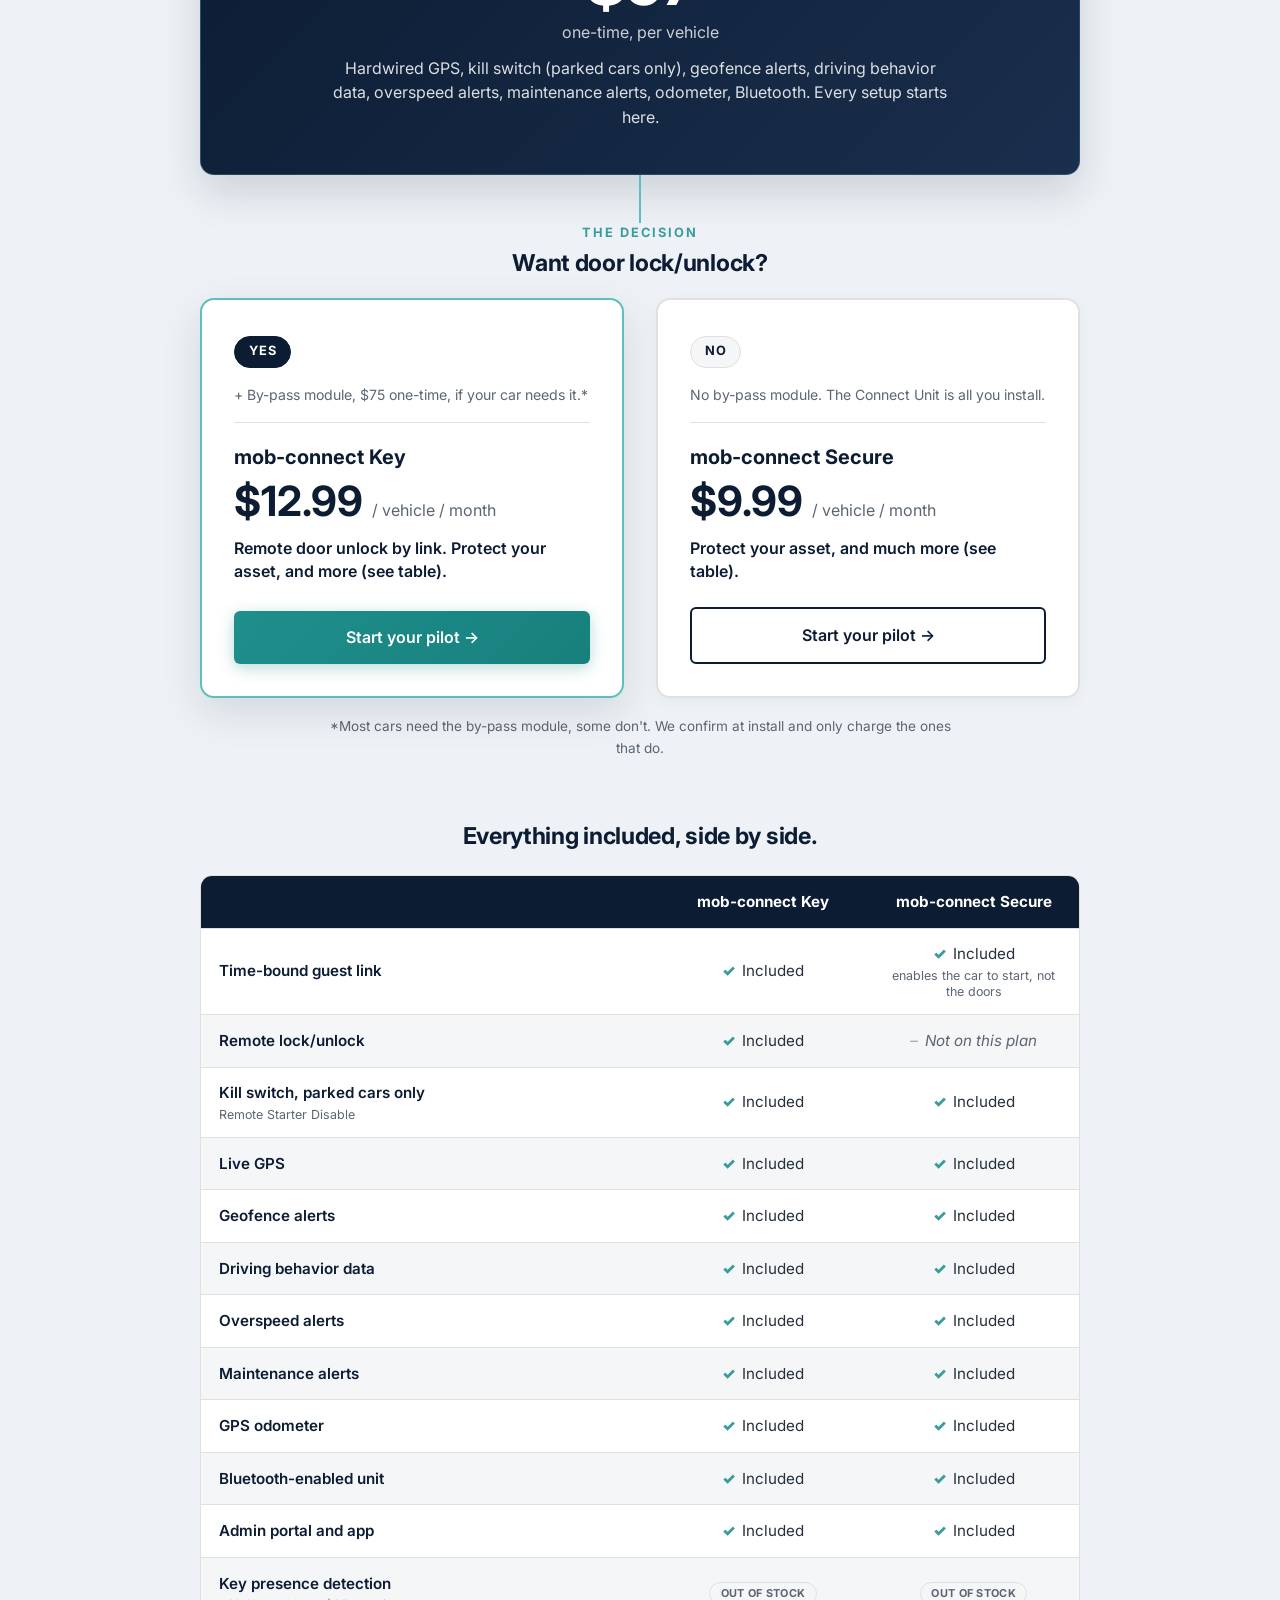
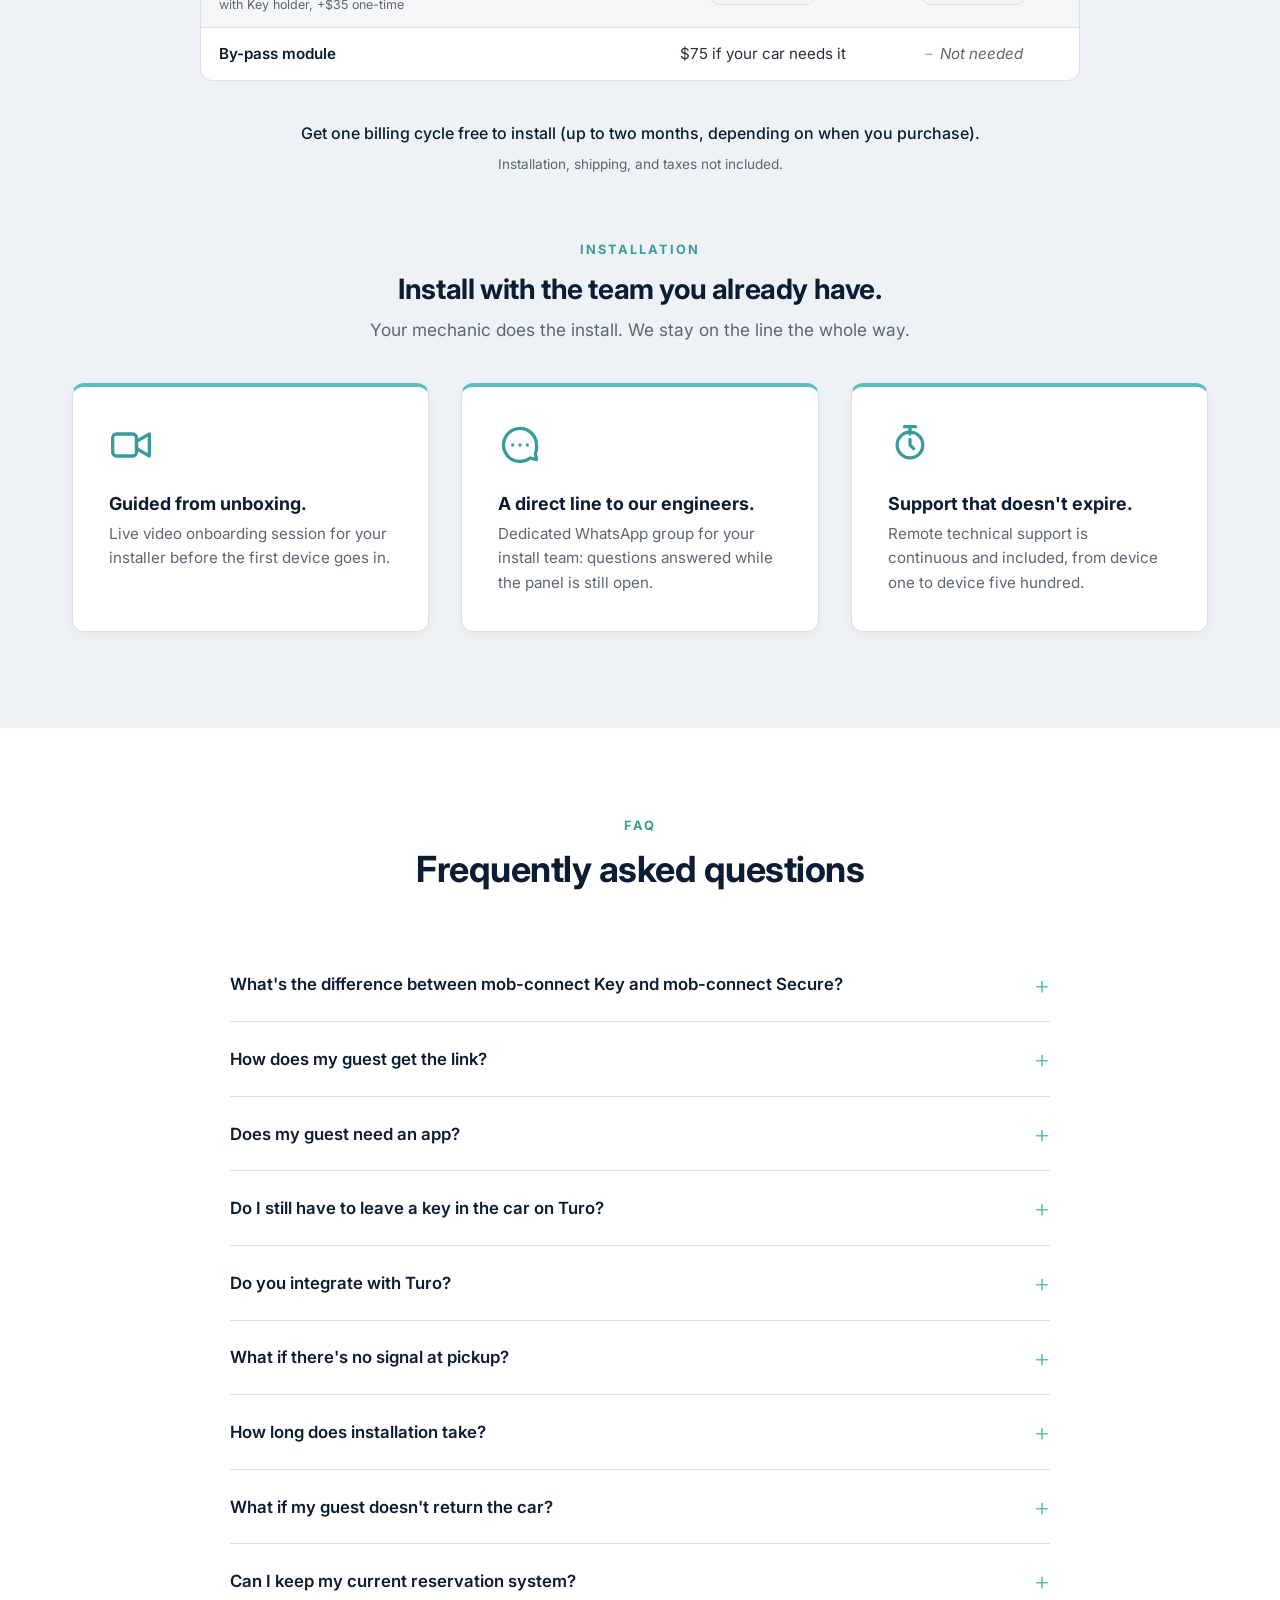
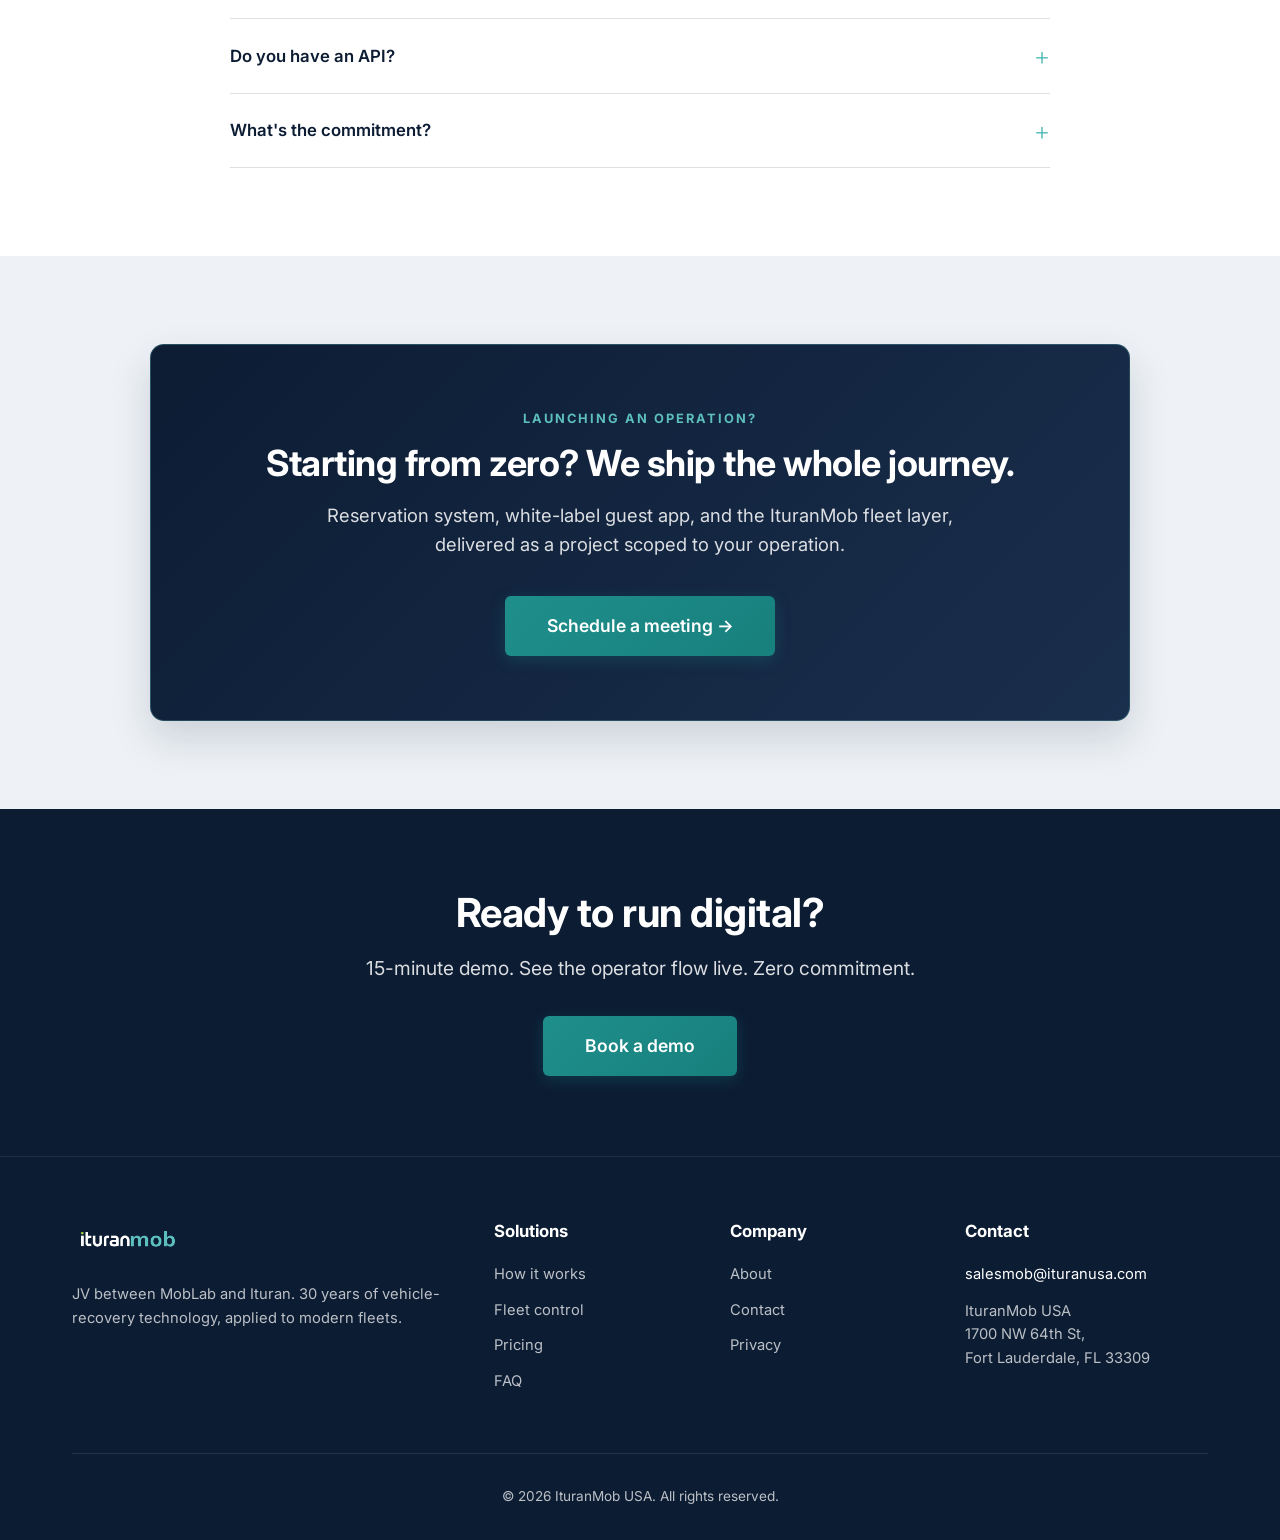
==== commit e8fc7c85: "Bump cache-buster to 6b503f5 Co-Authored-By: Claude Fable 5.1 <noreply@anthropic.com>" ====
--- a/index.html
+++ b/index.html
@@ -31,7 +31,7 @@
     <!-- Consent + Meta Pixel loader (brief §7 consent compliance): Meta pixel
          (config.js META_PIXEL_ID) loads immediately for non-Canadian visitors,
          deferred behind the consent banner for Canadian visitors. -->
-    <script src="consent.js?v=ae866a0"></script>
+    <script src="consent.js?v=6b503f5"></script>
     <!-- noscript fallback cannot be consent-gated (no JS runs to check the
          choice); accepted as negligible (noscript users only). -->
     <noscript><img height="1" width="1" style="display:none"
@@ -40,7 +40,7 @@
 
     <link rel="icon" type="image/svg+xml" href="assets/favicon.svg">
     <!-- Bump ?v= on every deploy (use git short hash) -->
-    <link rel="stylesheet" href="styles.css?v=ae866a0">
+    <link rel="stylesheet" href="styles.css?v=6b503f5">
     <link rel="preconnect" href="https://fonts.googleapis.com">
     <link rel="preconnect" href="https://fonts.gstatic.com" crossorigin>
     <link href="https://fonts.googleapis.com/css2?family=Inter:wght@400;500;600;700&display=swap" rel="stylesheet">
@@ -78,11 +78,8 @@
                     <a href="#" class="btn btn-primary btn-lg" data-demo-cta data-track-type="demo" data-track-name="book_a_demo" data-track-location="hero">Book a demo</a>
                     <a href="#pricing" class="btn btn-ghost-light btn-lg" data-track-type="pricing" data-track-name="see_pricing" data-track-location="hero">See pricing, from $9.99/vehicle/mo</a>
                 </div>
-                <!-- Capability chips (brief §5.1 v5): one line on desktop, 2+1 on mobile -->
-                <ul class="hero-chips" aria-label="Capabilities">
-                    <li class="chip"><span class="chip-check" aria-hidden="true">&check;</span>Hardwired, not a plug-in</li>
-                    <li class="chip"><span class="chip-check" aria-hidden="true">&check;</span>Geofence + live GPS</li>
-                </ul>
+                <!-- Trust line (brief §5.1 v6): one quiet SEC-sourced line, no feature chips -->
+                <p class="hero-trust">30 years of Ituran behind every unit. 2.6 million connected vehicles.</p>
             </div>
         </div>
     </section>
@@ -742,7 +739,7 @@
         </div>
     </div>
 
-    <script src="config.js?v=ae866a0"></script>
-    <script src="script.js?v=ae866a0"></script>
+    <script src="config.js?v=6b503f5"></script>
+    <script src="script.js?v=6b503f5"></script>
 </body>
 </html>
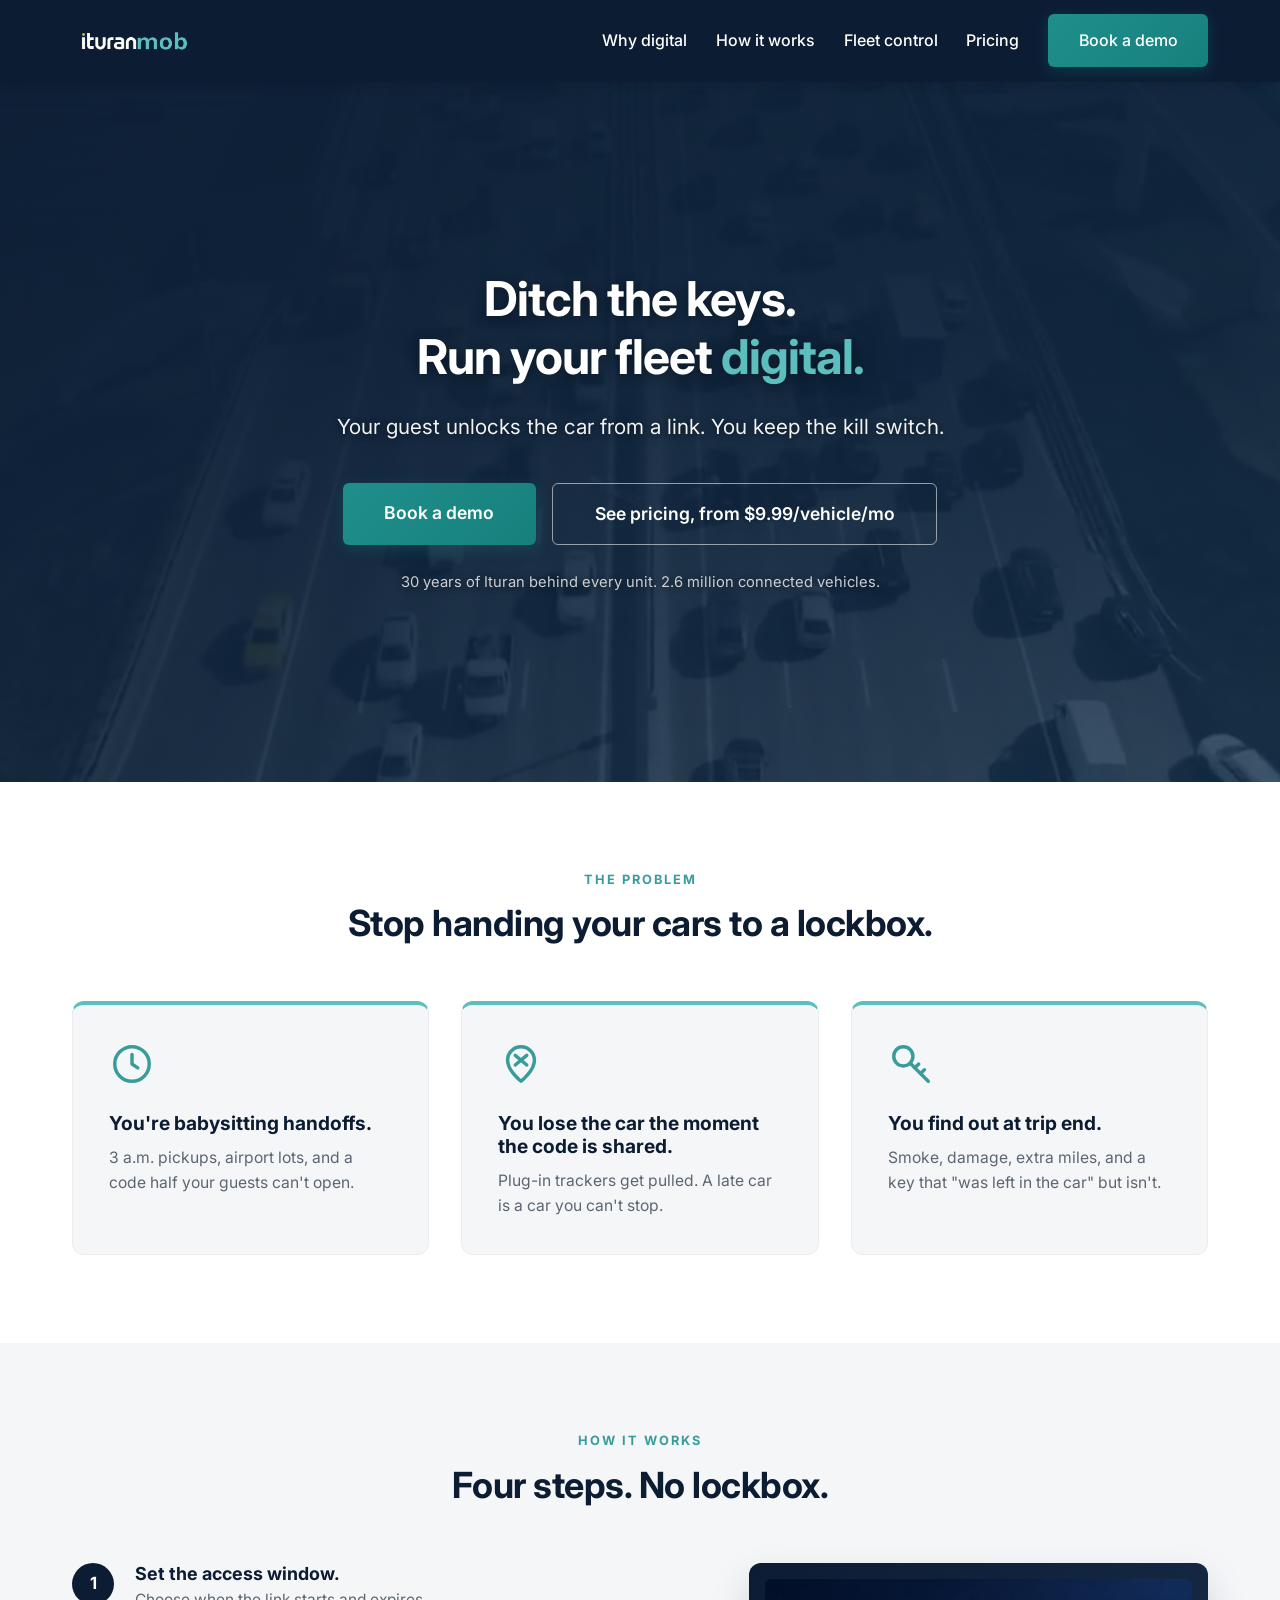
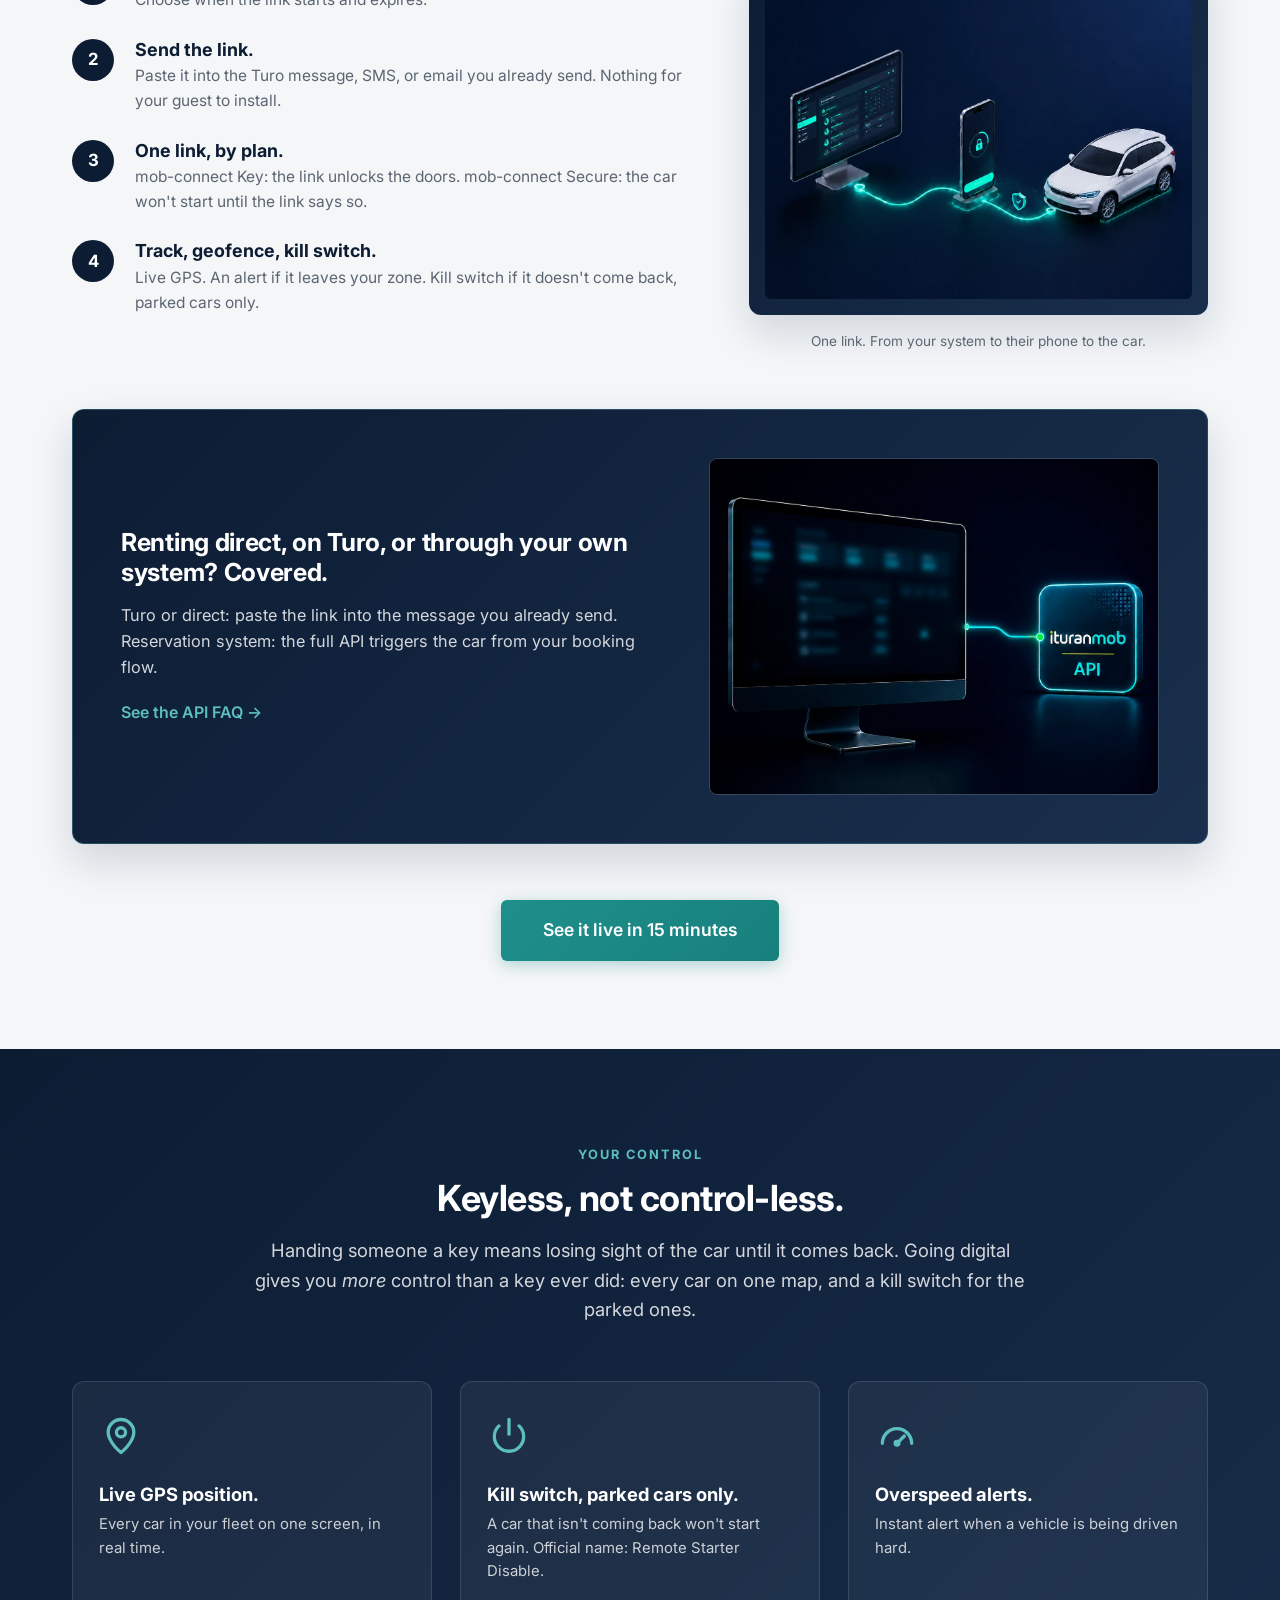
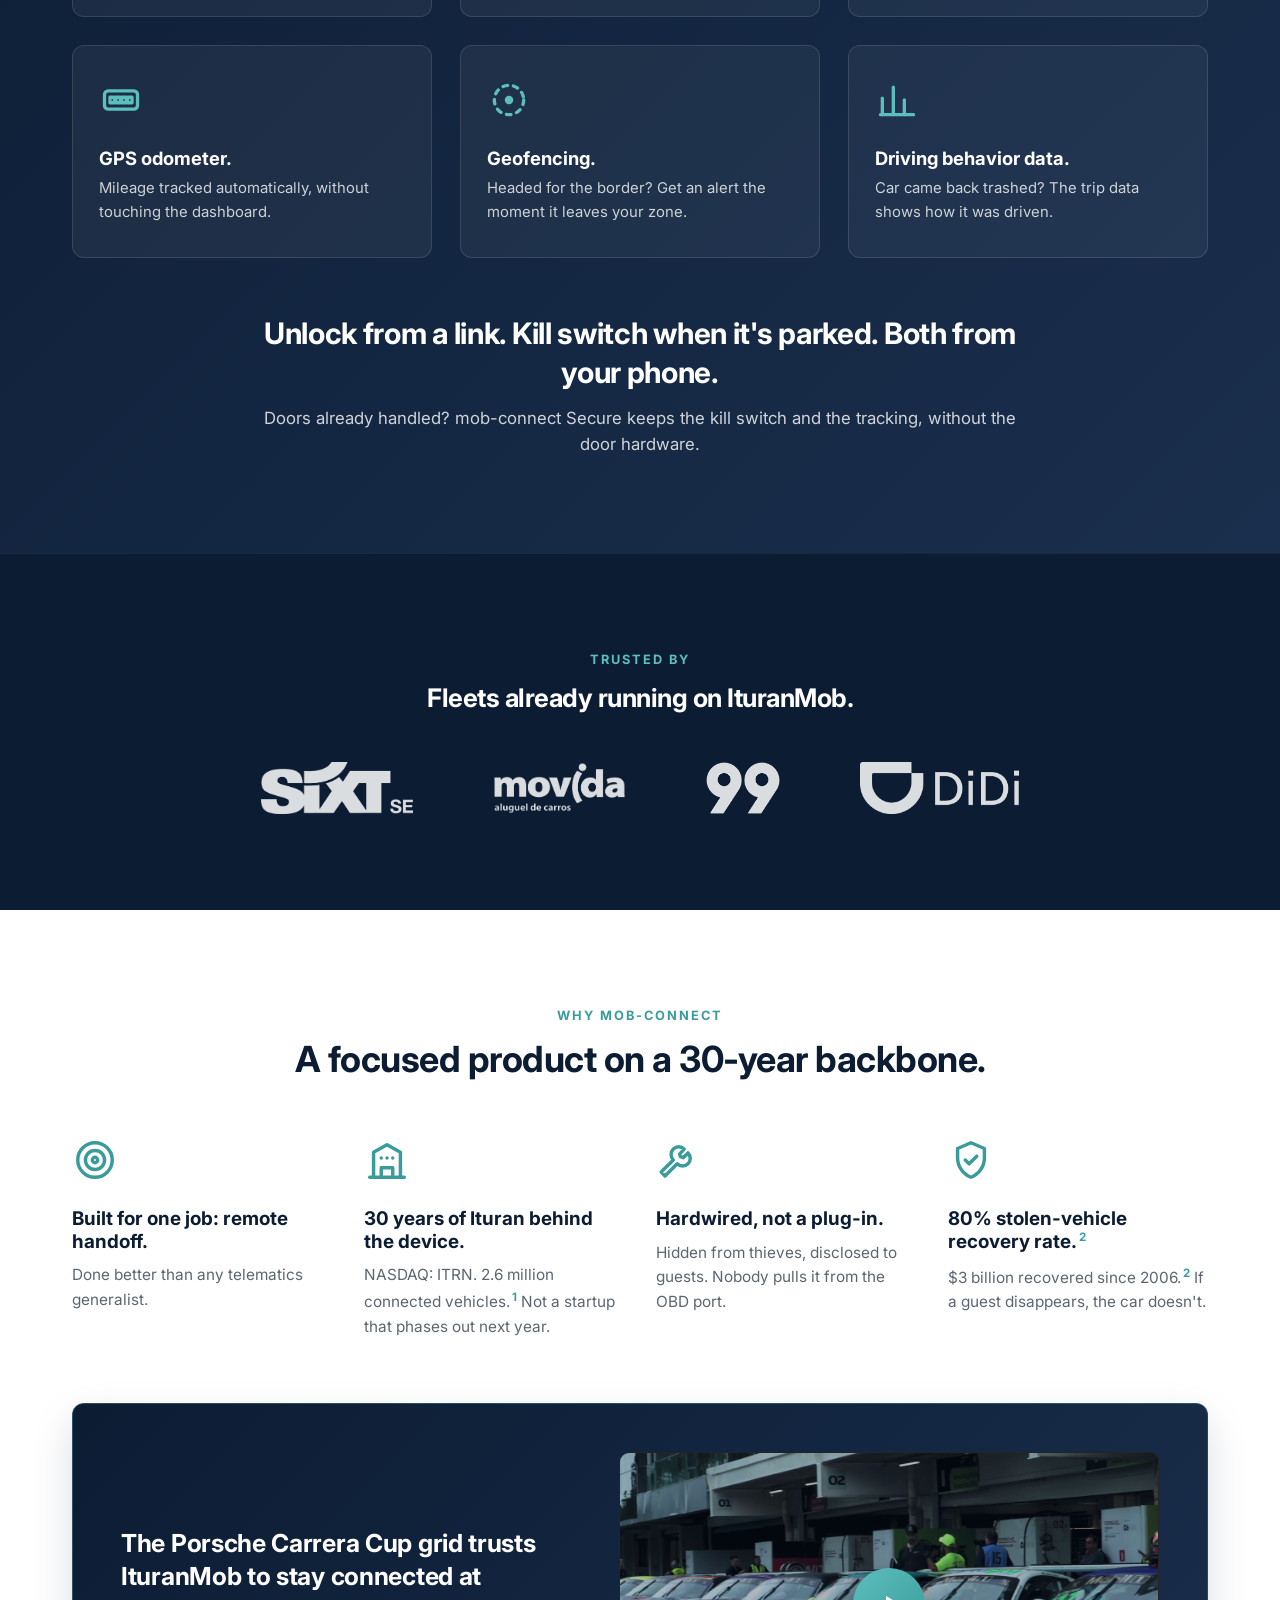
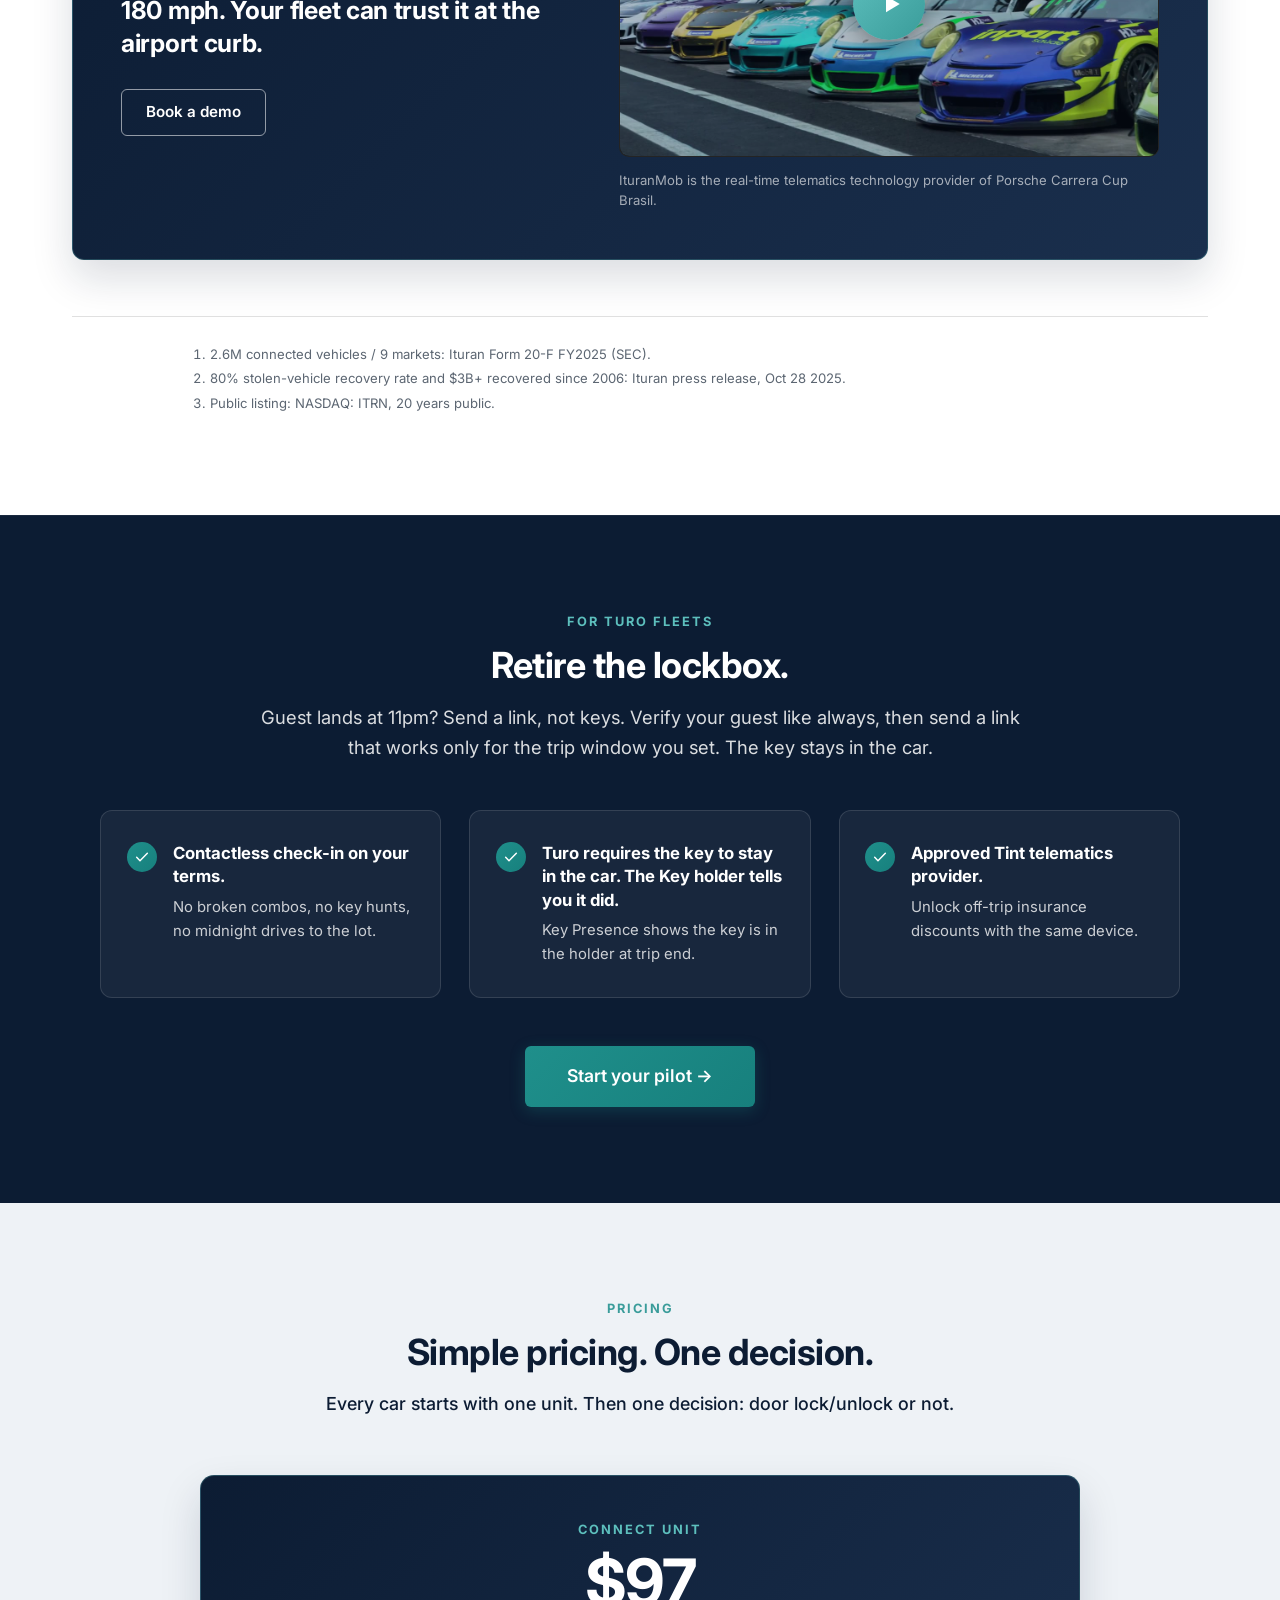
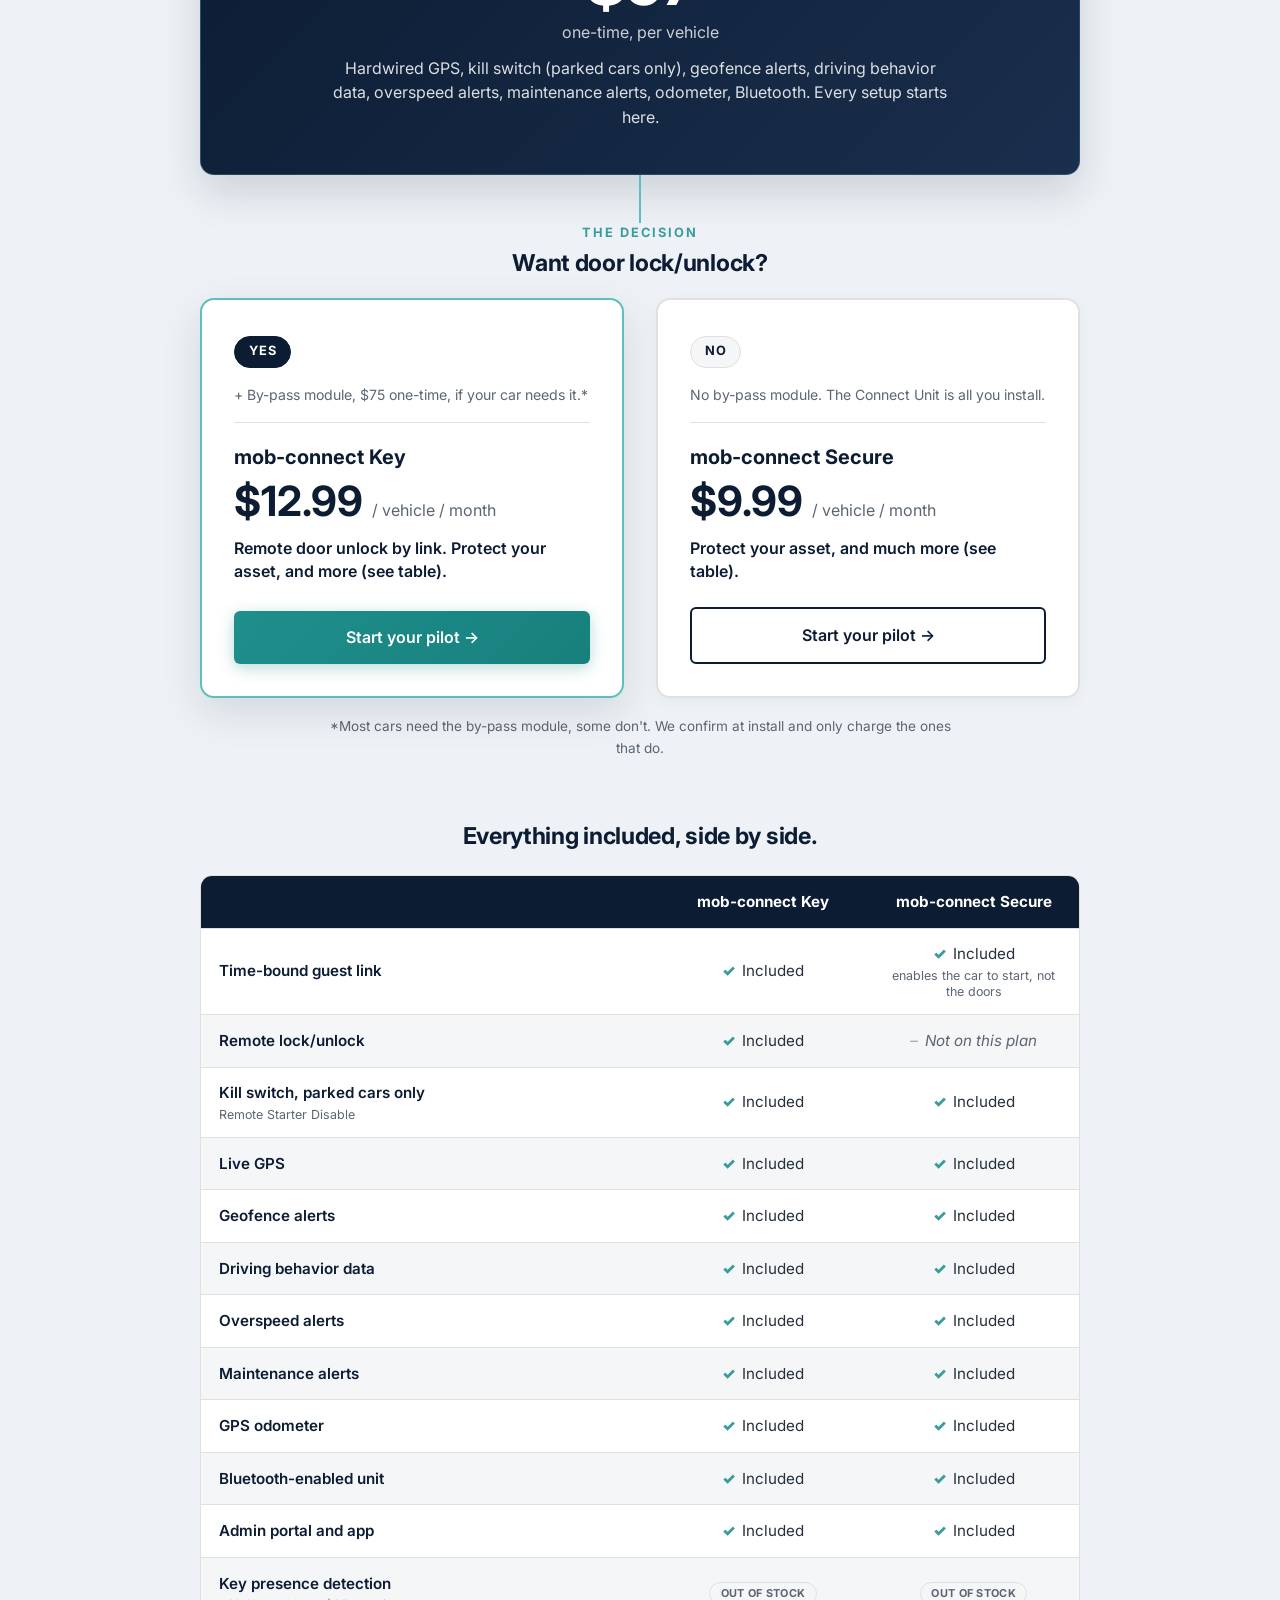
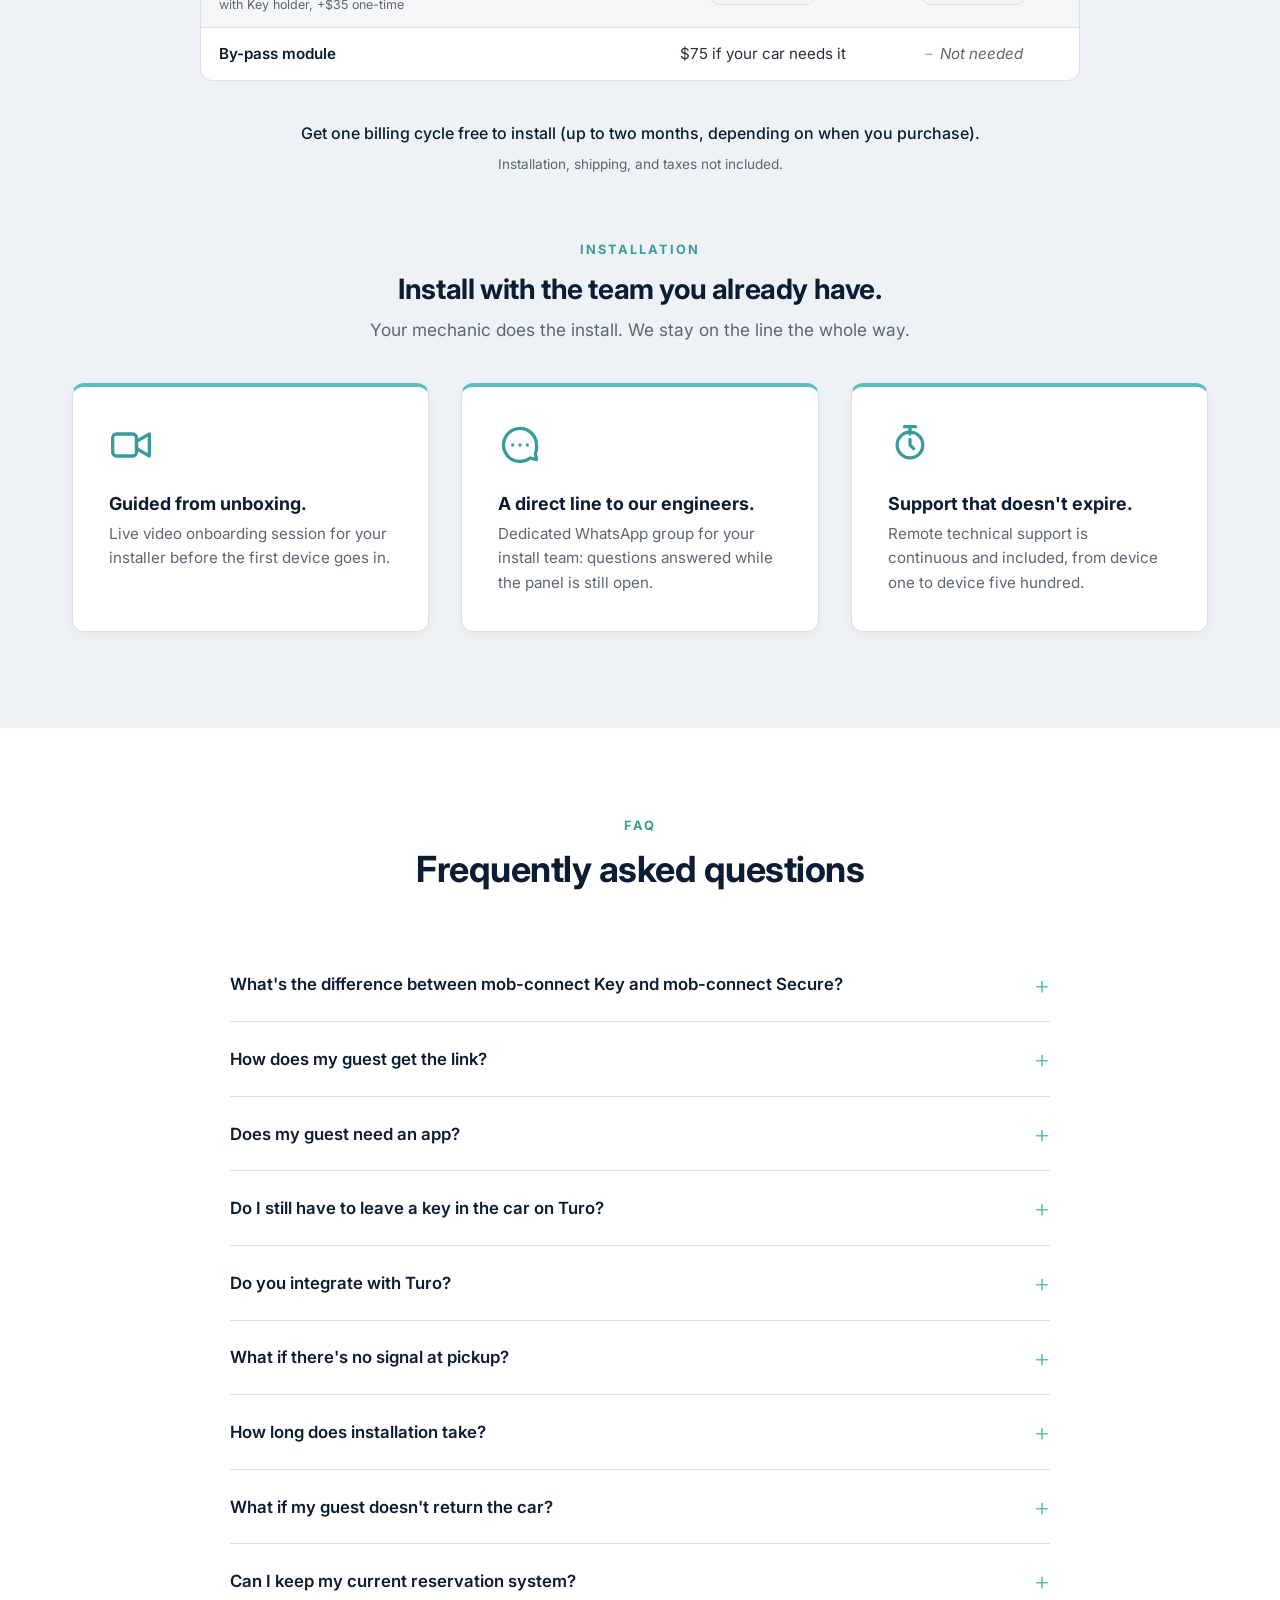
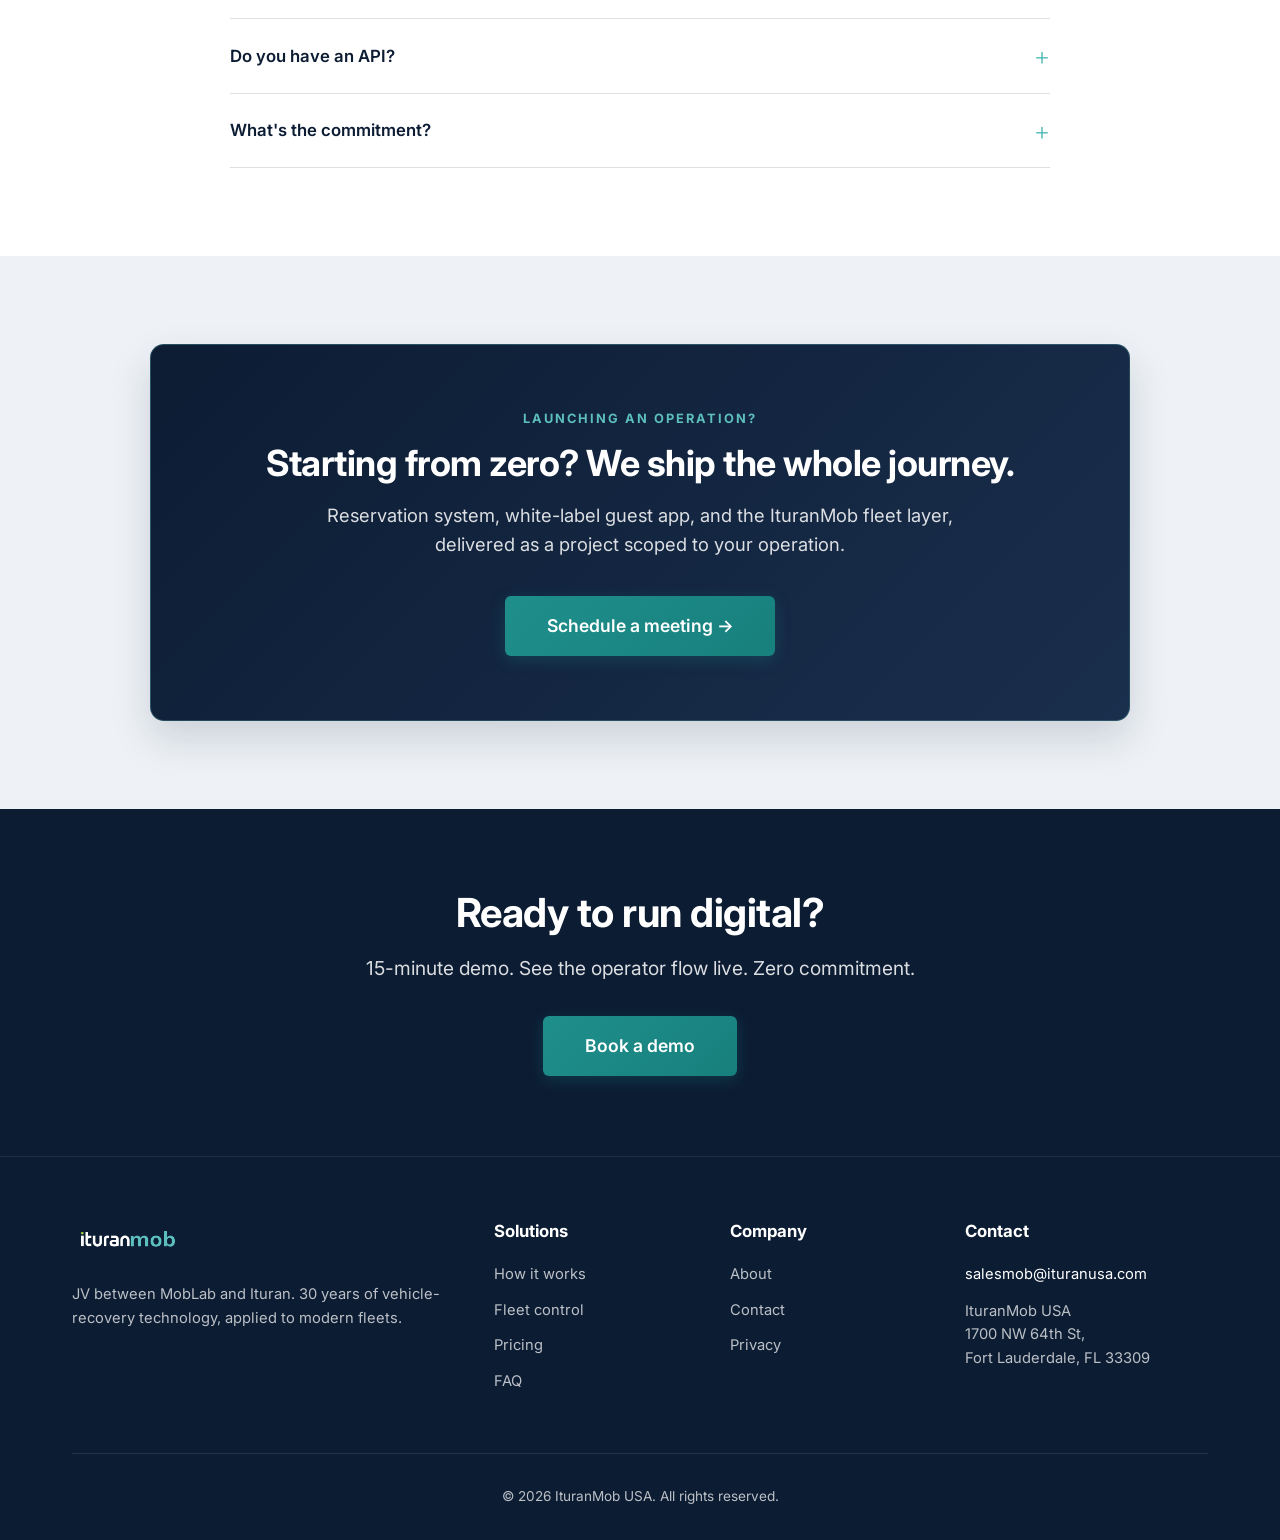
==== commit 6b503f53: "Hero: replace capability chips with a single Ituran trust line (brief 5.1 v6, 2026-11-19) Co-Authore" ====
--- a/index.html
+++ b/index.html
@@ -31,7 +31,7 @@
     <!-- Consent + Meta Pixel loader (brief §7 consent compliance): Meta pixel
          (config.js META_PIXEL_ID) loads immediately for non-Canadian visitors,
          deferred behind the consent banner for Canadian visitors. -->
-    <script src="consent.js?v=6b503f5"></script>
+    <script src="consent.js?v=ae866a0"></script>
     <!-- noscript fallback cannot be consent-gated (no JS runs to check the
          choice); accepted as negligible (noscript users only). -->
     <noscript><img height="1" width="1" style="display:none"
@@ -40,7 +40,7 @@
 
     <link rel="icon" type="image/svg+xml" href="assets/favicon.svg">
     <!-- Bump ?v= on every deploy (use git short hash) -->
-    <link rel="stylesheet" href="styles.css?v=6b503f5">
+    <link rel="stylesheet" href="styles.css?v=ae866a0">
     <link rel="preconnect" href="https://fonts.googleapis.com">
     <link rel="preconnect" href="https://fonts.gstatic.com" crossorigin>
     <link href="https://fonts.googleapis.com/css2?family=Inter:wght@400;500;600;700&display=swap" rel="stylesheet">
@@ -739,7 +739,7 @@
         </div>
     </div>
 
-    <script src="config.js?v=6b503f5"></script>
-    <script src="script.js?v=6b503f5"></script>
+    <script src="config.js?v=ae866a0"></script>
+    <script src="script.js?v=ae866a0"></script>
 </body>
 </html>
--- a/styles.css
+++ b/styles.css
@@ -101,20 +101,11 @@
 .hero-content h1 .text-teal { color: var(--teal-brand); text-shadow: 0 2px 20px rgba(0,0,0,0.5); }
 .hero-content p { font-size: 1.3rem; color: rgba(255,255,255,0.94); margin: 0 auto 2.5rem; max-width: 720px; text-shadow: 0 1px 6px rgba(0,0,0,0.5); }
 .hero-btns { display: flex; justify-content: center; gap: 1rem; flex-wrap: wrap; }
-/* Capability chips (brief §5.1 v5): three chips under the CTAs, one line on
-   desktop, 2+1 stack on mobile (flex-wrap, centered). White on navy overlay
-   stays well above AA. */
-.hero-chips {
-    margin: 1.75rem auto 0; max-width: 860px; display: flex; flex-wrap: wrap; justify-content: center;
-    gap: 0.6rem 0.75rem; list-style: none; padding: 0;
-}
-.chip {
-    display: inline-flex; align-items: center; gap: 0.45rem; white-space: nowrap;
-    padding: 0.45rem 0.95rem; border-radius: 999px;
-    background: rgba(255,255,255,0.09); border: 1px solid rgba(255,255,255,0.28);
-    font-size: 0.92rem; font-weight: 500; color: rgba(255,255,255,0.95); line-height: 1.2;
-}
-.chip-check { color: var(--teal-brand); font-weight: 700; font-size: 1rem; line-height: 1; }
+/* Trust line (brief §5.1 v6): one quiet line under the CTAs. Specificity must beat .hero-content p. */
+.hero-content p.hero-trust {
+    margin: 1.6rem auto 0; max-width: 620px; text-align: center;
+    font-size: 0.92rem; font-weight: 400; color: rgba(255,255,255,0.78); line-height: 1.5;
+}
 
 /* ========== PROBLEM ========== */
 .problem-section { padding: 5.5rem 0; background-color: var(--white); }
@@ -512,8 +503,7 @@
     .porsche-band-copy h3 { font-size: 1.2rem; }
     .porsche-play-circle { width: 60px; height: 60px; }
     .hero-content { padding: 1rem 0; }
-    .chip { font-size: 0.78rem; padding: 0.35rem 0.6rem; gap: 0.35rem; }
-    .chip-check { font-size: 0.85rem; }
+    .hero-content p.hero-trust { font-size: 0.85rem; }
     .price-start { padding: 2rem 1.25rem; }
     .price-start-price { font-size: 3.2rem; }
     .decision-q { font-size: 1.2rem; }
